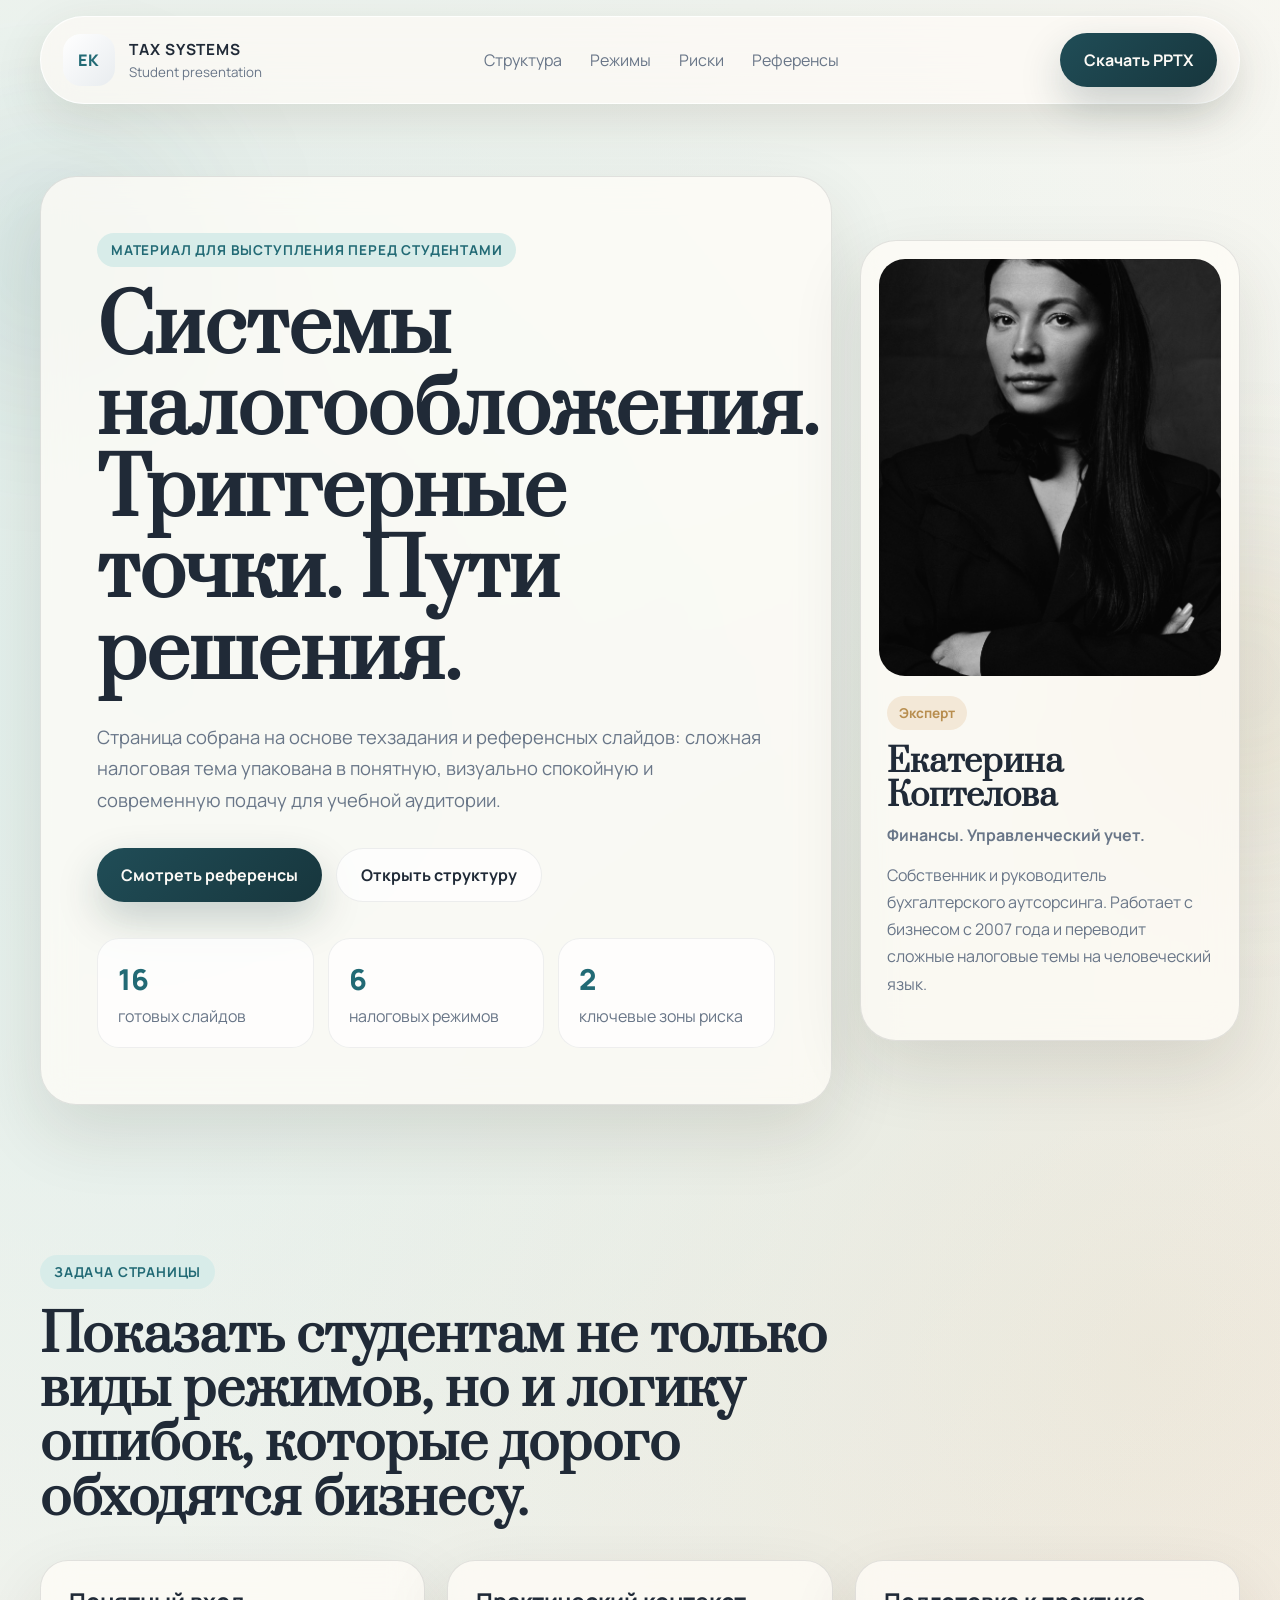
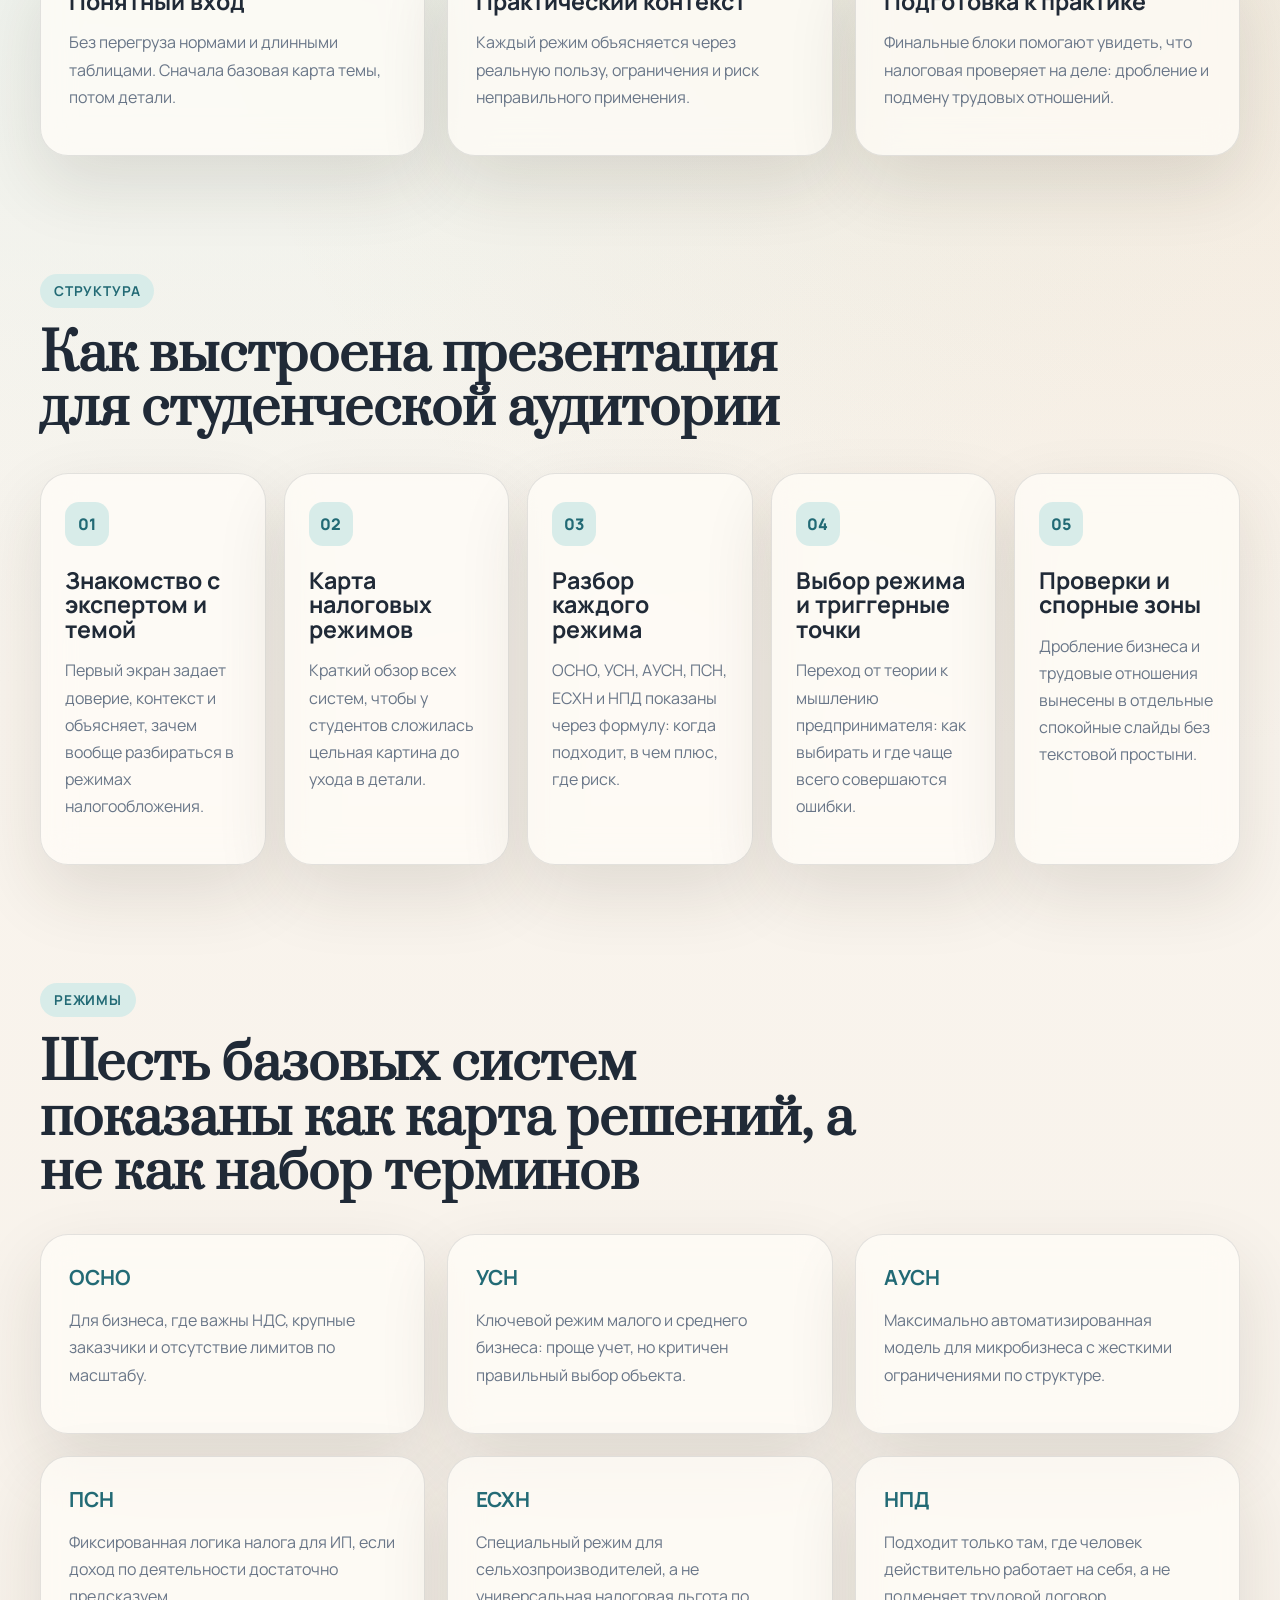
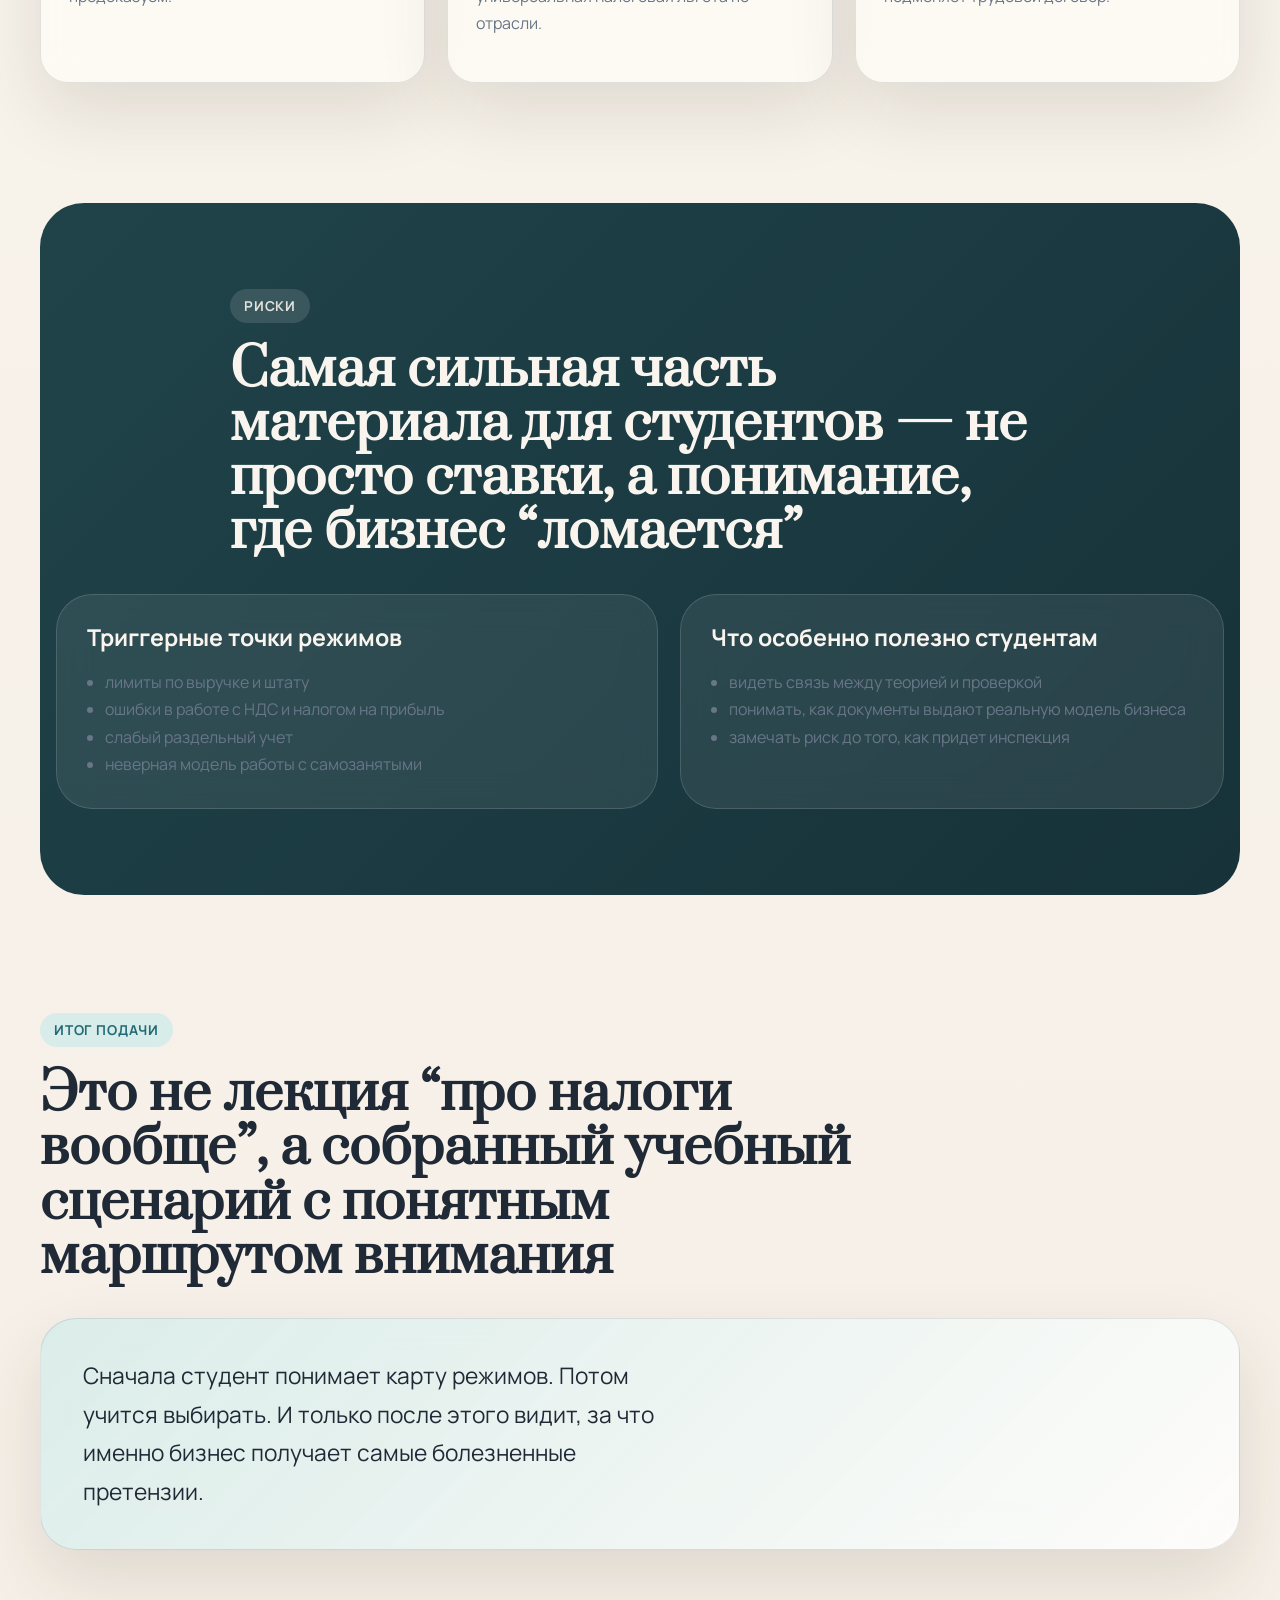
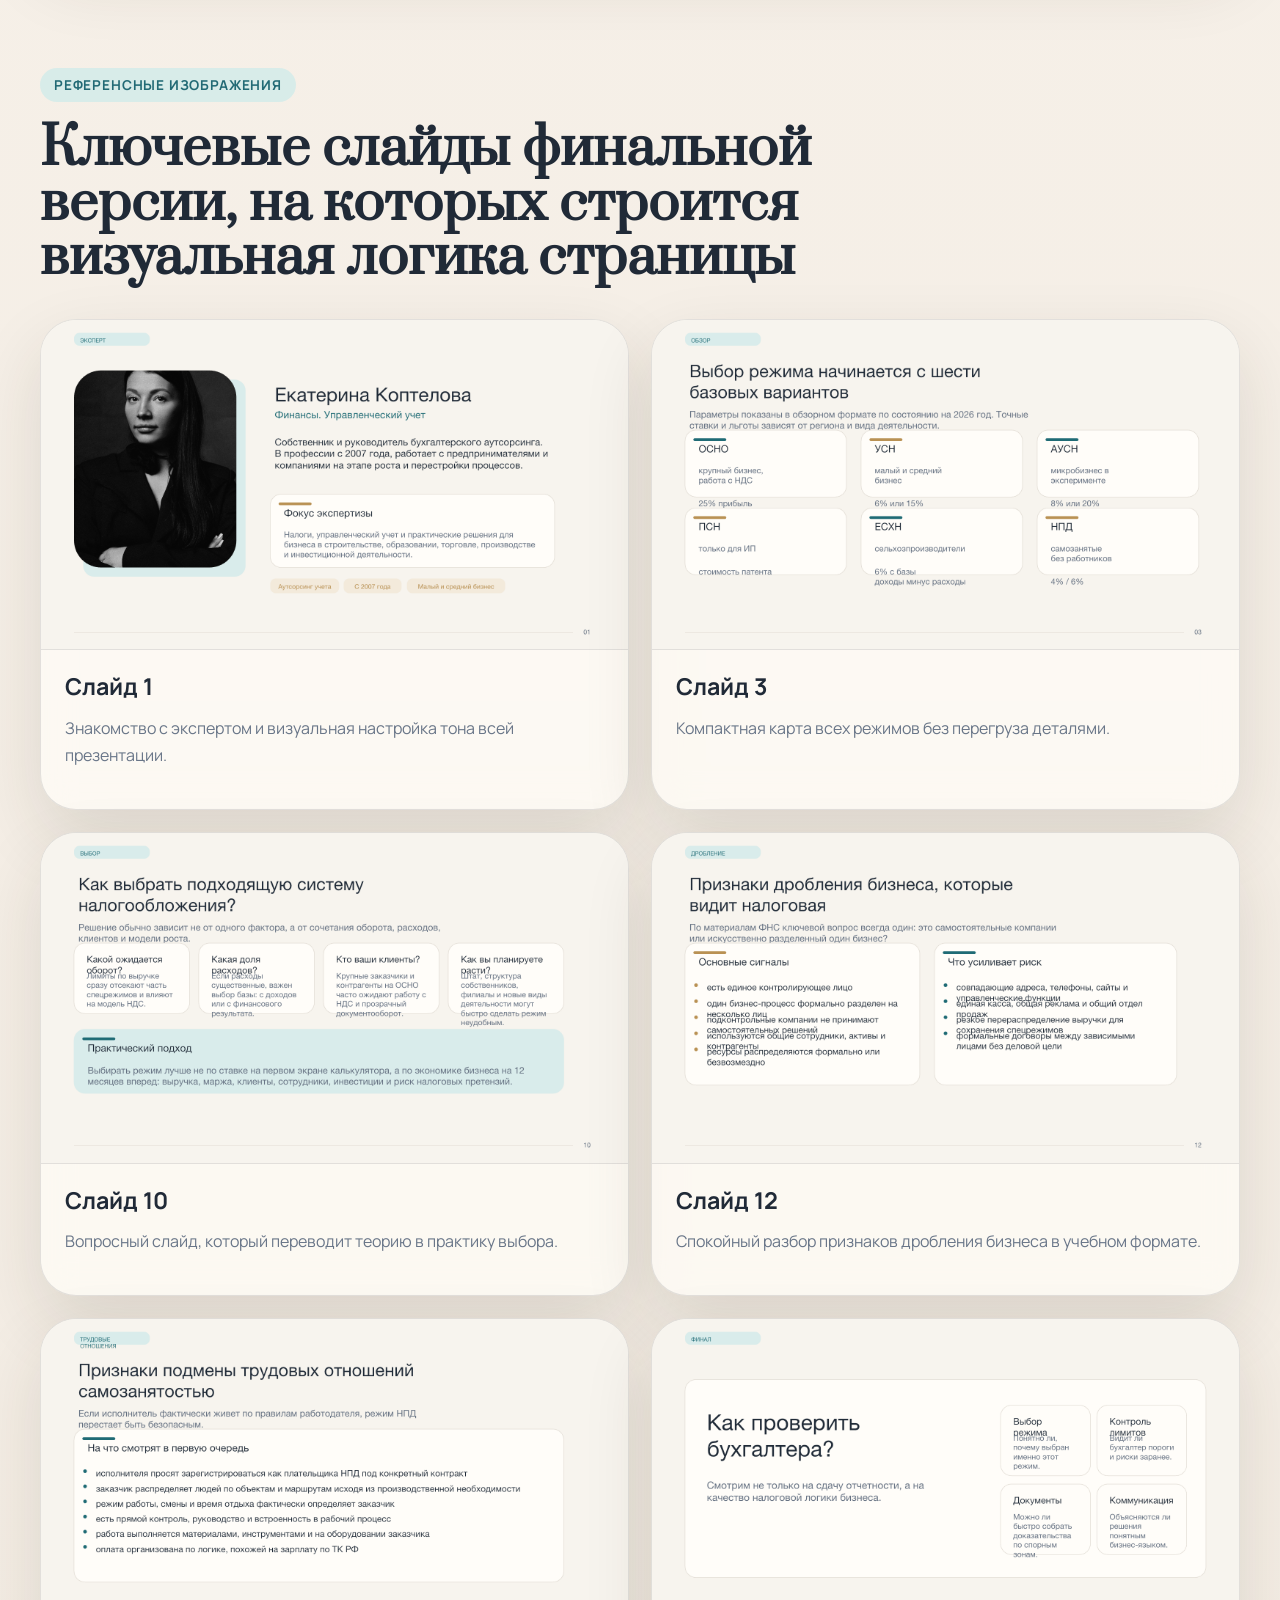
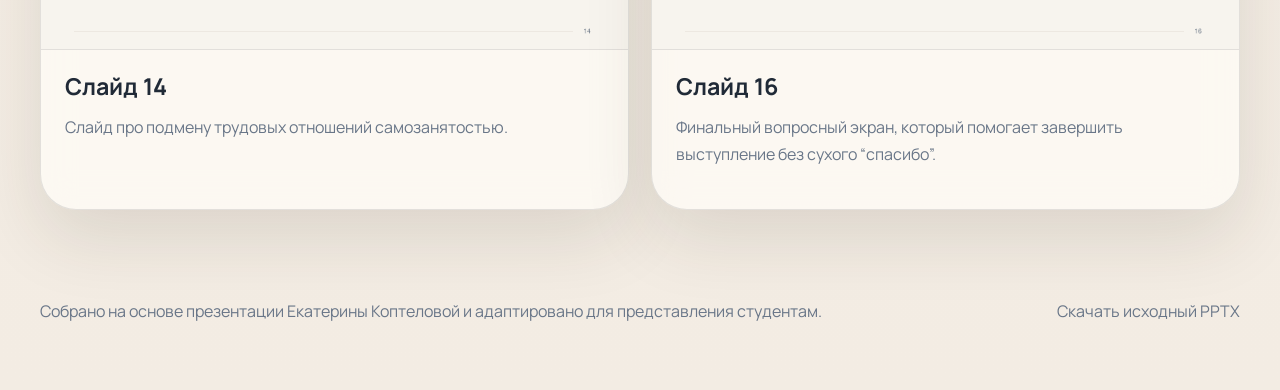
==== ekaterina-tax-students/index.html @ 09730cc5 "Add Ekaterina tax students presentation page" ====
<!DOCTYPE html>
<html lang="ru">
  <head>
    <meta charset="UTF-8" />
    <meta name="viewport" content="width=device-width, initial-scale=1.0" />
    <title>Системы налогообложения | Презентация Екатерины Коптеловой</title>
    <meta
      name="description"
      content="Страница-презентация для студентов: системы налогообложения, триггерные точки и пути решения на примере материалов Екатерины Коптеловой."
    />
    <link rel="preconnect" href="https://fonts.googleapis.com" />
    <link rel="preconnect" href="https://fonts.gstatic.com" crossorigin />
    <link
      href="https://fonts.googleapis.com/css2?family=Manrope:wght@400;500;600;700;800&family=Prata&display=swap"
      rel="stylesheet"
    />
    <link rel="stylesheet" href="./styles.css" />
  </head>
  <body>
    <div class="ambient ambient--one"></div>
    <div class="ambient ambient--two"></div>

    <header class="site-header">
      <a class="brand" href="#top">
        <span class="brand__mark">ЕК</span>
        <span class="brand__text">
          <strong>Tax Systems</strong>
          <small>Student presentation</small>
        </span>
      </a>

      <nav class="nav">
        <a href="#structure">Структура</a>
        <a href="#modes">Режимы</a>
        <a href="#risks">Риски</a>
        <a href="#gallery">Референсы</a>
      </nav>

      <a class="header-cta" href="./assets/Системы_налогообложения_Екатерина_доработка.pptx">
        Скачать PPTX
      </a>
    </header>

    <main id="top">
      <section class="hero">
        <div class="hero__copy reveal">
          <span class="eyebrow">Материал для выступления перед студентами</span>
          <h1>Системы налогообложения. Триггерные точки. Пути решения.</h1>
          <p class="hero__lead">
            Страница собрана на основе техзадания и референсных слайдов:
            сложная налоговая тема упакована в понятную, визуально спокойную и
            современную подачу для учебной аудитории.
          </p>

          <div class="hero__actions">
            <a class="btn btn--primary" href="#gallery">Смотреть референсы</a>
            <a class="btn btn--secondary" href="#structure">Открыть структуру</a>
          </div>

          <div class="hero__stats">
            <article>
              <strong>16</strong>
              <span>готовых слайдов</span>
            </article>
            <article>
              <strong>6</strong>
              <span>налоговых режимов</span>
            </article>
            <article>
              <strong>2</strong>
              <span>ключевые зоны риска</span>
            </article>
          </div>
        </div>

        <aside class="expert-card reveal">
          <div class="expert-card__photo">
            <img src="./assets/expert.jpg" alt="Екатерина Коптелова" />
          </div>
          <div class="expert-card__body">
            <span class="pill">Эксперт</span>
            <h2>Екатерина Коптелова</h2>
            <p class="expert-card__role">Финансы. Управленческий учет.</p>
            <p>
              Собственник и руководитель бухгалтерского аутсорсинга. Работает с
              бизнесом с 2007 года и переводит сложные налоговые темы на
              человеческий язык.
            </p>
          </div>
        </aside>
      </section>

      <section class="section section--intro">
        <div class="section-head reveal">
          <span class="eyebrow">Задача страницы</span>
          <h2>Показать студентам не только виды режимов, но и логику ошибок, которые дорого обходятся бизнесу.</h2>
        </div>

        <div class="focus-grid">
          <article class="focus-card reveal">
            <h3>Понятный вход</h3>
            <p>Без перегруза нормами и длинными таблицами. Сначала базовая карта темы, потом детали.</p>
          </article>
          <article class="focus-card reveal">
            <h3>Практический контекст</h3>
            <p>Каждый режим объясняется через реальную пользу, ограничения и риск неправильного применения.</p>
          </article>
          <article class="focus-card reveal">
            <h3>Подготовка к практике</h3>
            <p>Финальные блоки помогают увидеть, что налоговая проверяет на деле: дробление и подмену трудовых отношений.</p>
          </article>
        </div>
      </section>

      <section class="section" id="structure">
        <div class="section-head reveal">
          <span class="eyebrow">Структура</span>
          <h2>Как выстроена презентация для студенческой аудитории</h2>
        </div>

        <div class="timeline">
          <article class="timeline-card reveal">
            <span>01</span>
            <h3>Знакомство с экспертом и темой</h3>
            <p>Первый экран задает доверие, контекст и объясняет, зачем вообще разбираться в режимах налогообложения.</p>
          </article>
          <article class="timeline-card reveal">
            <span>02</span>
            <h3>Карта налоговых режимов</h3>
            <p>Краткий обзор всех систем, чтобы у студентов сложилась цельная картина до ухода в детали.</p>
          </article>
          <article class="timeline-card reveal">
            <span>03</span>
            <h3>Разбор каждого режима</h3>
            <p>ОСНО, УСН, АУСН, ПСН, ЕСХН и НПД показаны через формулу: когда подходит, в чем плюс, где риск.</p>
          </article>
          <article class="timeline-card reveal">
            <span>04</span>
            <h3>Выбор режима и триггерные точки</h3>
            <p>Переход от теории к мышлению предпринимателя: как выбирать и где чаще всего совершаются ошибки.</p>
          </article>
          <article class="timeline-card reveal">
            <span>05</span>
            <h3>Проверки и спорные зоны</h3>
            <p>Дробление бизнеса и трудовые отношения вынесены в отдельные спокойные слайды без текстовой простыни.</p>
          </article>
        </div>
      </section>

      <section class="section" id="modes">
        <div class="section-head reveal">
          <span class="eyebrow">Режимы</span>
          <h2>Шесть базовых систем показаны как карта решений, а не как набор терминов</h2>
        </div>

        <div class="modes-grid">
          <article class="mode-card reveal">
            <strong>ОСНО</strong>
            <p>Для бизнеса, где важны НДС, крупные заказчики и отсутствие лимитов по масштабу.</p>
          </article>
          <article class="mode-card reveal">
            <strong>УСН</strong>
            <p>Ключевой режим малого и среднего бизнеса: проще учет, но критичен правильный выбор объекта.</p>
          </article>
          <article class="mode-card reveal">
            <strong>АУСН</strong>
            <p>Максимально автоматизированная модель для микробизнеса с жесткими ограничениями по структуре.</p>
          </article>
          <article class="mode-card reveal">
            <strong>ПСН</strong>
            <p>Фиксированная логика налога для ИП, если доход по деятельности достаточно предсказуем.</p>
          </article>
          <article class="mode-card reveal">
            <strong>ЕСХН</strong>
            <p>Специальный режим для сельхозпроизводителей, а не универсальная налоговая льгота по отрасли.</p>
          </article>
          <article class="mode-card reveal">
            <strong>НПД</strong>
            <p>Подходит только там, где человек действительно работает на себя, а не подменяет трудовой договор.</p>
          </article>
        </div>
      </section>

      <section class="section section--accent" id="risks">
        <div class="section-head reveal">
          <span class="eyebrow eyebrow--light">Риски</span>
          <h2>Самая сильная часть материала для студентов — не просто ставки, а понимание, где бизнес “ломается”</h2>
        </div>

        <div class="risk-layout">
          <article class="risk-panel reveal">
            <h3>Триггерные точки режимов</h3>
            <ul>
              <li>лимиты по выручке и штату</li>
              <li>ошибки в работе с НДС и налогом на прибыль</li>
              <li>слабый раздельный учет</li>
              <li>неверная модель работы с самозанятыми</li>
            </ul>
          </article>
          <article class="risk-panel reveal">
            <h3>Что особенно полезно студентам</h3>
            <ul>
              <li>видеть связь между теорией и проверкой</li>
              <li>понимать, как документы выдают реальную модель бизнеса</li>
              <li>замечать риск до того, как придет инспекция</li>
            </ul>
          </article>
        </div>
      </section>

      <section class="section">
        <div class="section-head reveal">
          <span class="eyebrow">Итог подачи</span>
          <h2>Это не лекция “про налоги вообще”, а собранный учебный сценарий с понятным маршрутом внимания</h2>
        </div>

        <div class="quote-card reveal">
          <p>
            Сначала студент понимает карту режимов. Потом учится выбирать. И
            только после этого видит, за что именно бизнес получает самые
            болезненные претензии.
          </p>
        </div>
      </section>

      <section class="section" id="gallery">
        <div class="section-head reveal">
          <span class="eyebrow">Референсные изображения</span>
          <h2>Ключевые слайды финальной версии, на которых строится визуальная логика страницы</h2>
        </div>

        <div class="gallery-grid">
          <article class="gallery-card reveal">
            <img src="./assets/slide-1.png" alt="Визитная карточка эксперта" />
            <div>
              <h3>Слайд 1</h3>
              <p>Знакомство с экспертом и визуальная настройка тона всей презентации.</p>
            </div>
          </article>
          <article class="gallery-card reveal">
            <img src="./assets/slide-3.png" alt="Обзор режимов" />
            <div>
              <h3>Слайд 3</h3>
              <p>Компактная карта всех режимов без перегруза деталями.</p>
            </div>
          </article>
          <article class="gallery-card reveal">
            <img src="./assets/slide-10.png" alt="Выбор режима" />
            <div>
              <h3>Слайд 10</h3>
              <p>Вопросный слайд, который переводит теорию в практику выбора.</p>
            </div>
          </article>
          <article class="gallery-card reveal">
            <img src="./assets/slide-12.png" alt="Дробление бизнеса" />
            <div>
              <h3>Слайд 12</h3>
              <p>Спокойный разбор признаков дробления бизнеса в учебном формате.</p>
            </div>
          </article>
          <article class="gallery-card reveal">
            <img src="./assets/slide-14.png" alt="Подмена трудовых отношений" />
            <div>
              <h3>Слайд 14</h3>
              <p>Слайд про подмену трудовых отношений самозанятостью.</p>
            </div>
          </article>
          <article class="gallery-card reveal">
            <img src="./assets/slide-16.png" alt="Финальный вопросный слайд" />
            <div>
              <h3>Слайд 16</h3>
              <p>Финальный вопросный экран, который помогает завершить выступление без сухого “спасибо”.</p>
            </div>
          </article>
        </div>
      </section>
    </main>

    <footer class="site-footer">
      <p>Собрано на основе презентации Екатерины Коптеловой и адаптировано для представления студентам.</p>
      <a href="./assets/Системы_налогообложения_Екатерина_доработка.pptx">Скачать исходный PPTX</a>
    </footer>

    <script src="./script.js"></script>
  </body>
</html>
---- ekaterina-tax-students/styles.css ----
:root {
  --bg: #f6f1ea;
  --bg-strong: #fffdf9;
  --surface: rgba(255, 252, 247, 0.74);
  --surface-strong: #fffdfa;
  --text: #202a37;
  --muted: #697688;
  --line: rgba(32, 42, 55, 0.12);
  --accent: #226a75;
  --accent-soft: #d8ece9;
  --gold: #b88e4f;
  --gold-soft: #f3e8d7;
  --shadow: 0 28px 70px rgba(50, 39, 24, 0.12);
  --radius-xl: 36px;
  --radius-lg: 28px;
  --radius-md: 22px;
  --container: 1200px;
}

*,
*::before,
*::after {
  box-sizing: border-box;
}

html {
  scroll-behavior: smooth;
}

body {
  margin: 0;
  font-family: "Manrope", sans-serif;
  color: var(--text);
  background:
    radial-gradient(circle at 12% 10%, rgba(216, 236, 233, 0.75), transparent 26%),
    radial-gradient(circle at 90% 20%, rgba(184, 142, 79, 0.14), transparent 18%),
    linear-gradient(180deg, #fcf8f2 0%, #f3ece3 100%);
  overflow-x: hidden;
}

img {
  display: block;
  width: 100%;
}

a {
  color: inherit;
  text-decoration: none;
}

.ambient {
  position: fixed;
  border-radius: 999px;
  filter: blur(90px);
  pointer-events: none;
  opacity: 0.65;
  z-index: 0;
}

.ambient--one {
  width: 280px;
  height: 280px;
  left: -90px;
  top: 120px;
  background: rgba(34, 106, 117, 0.16);
}

.ambient--two {
  width: 320px;
  height: 320px;
  right: -120px;
  top: 520px;
  background: rgba(184, 142, 79, 0.18);
}

.site-header,
.hero,
.section,
.site-footer {
  position: relative;
  z-index: 1;
  width: min(calc(100% - 32px), var(--container));
  margin: 0 auto;
}

.site-header {
  position: sticky;
  top: 16px;
  display: flex;
  align-items: center;
  justify-content: space-between;
  gap: 24px;
  padding: 16px 22px;
  margin-top: 16px;
  border: 1px solid rgba(255, 255, 255, 0.8);
  border-radius: 999px;
  background: rgba(255, 251, 246, 0.66);
  backdrop-filter: blur(18px);
  box-shadow: 0 16px 50px rgba(64, 47, 27, 0.12);
}

.brand {
  display: inline-flex;
  align-items: center;
  gap: 14px;
}

.brand__mark {
  display: grid;
  place-items: center;
  width: 52px;
  height: 52px;
  border-radius: 18px;
  background: linear-gradient(135deg, #ffffff, #e8ecef);
  color: var(--accent);
  font-weight: 800;
  letter-spacing: 0.08em;
}

.brand__text {
  display: grid;
  gap: 3px;
}

.brand__text strong {
  font-size: 0.96rem;
  letter-spacing: 0.06em;
  text-transform: uppercase;
}

.brand__text small,
.nav a,
.site-footer p,
.site-footer a {
  color: var(--muted);
}

.nav {
  display: flex;
  gap: 28px;
}

.nav a,
.btn,
.header-cta {
  transition: transform 0.25s ease, opacity 0.25s ease, background-color 0.25s ease;
}

.nav a:hover,
.site-footer a:hover {
  opacity: 0.75;
}

.header-cta,
.btn {
  display: inline-flex;
  align-items: center;
  justify-content: center;
  min-height: 54px;
  padding: 0 24px;
  border-radius: 999px;
  font-weight: 700;
}

.header-cta,
.btn--primary {
  background: linear-gradient(135deg, #204d57 0%, #17363d 100%);
  color: #fcfaf6;
  box-shadow: 0 18px 42px rgba(23, 54, 61, 0.22);
}

.btn--secondary {
  background: rgba(255, 255, 255, 0.72);
  color: var(--text);
  border: 1px solid rgba(32, 42, 55, 0.08);
}

.header-cta:hover,
.btn:hover {
  transform: translateY(-2px);
}

.hero {
  min-height: calc(100vh - 120px);
  padding: 72px 0 32px;
  display: grid;
  grid-template-columns: minmax(0, 1.1fr) 380px;
  gap: 28px;
  align-items: center;
}

.hero__copy,
.expert-card,
.focus-card,
.timeline-card,
.mode-card,
.risk-panel,
.gallery-card,
.quote-card {
  border: 1px solid var(--line);
  background: var(--surface);
  backdrop-filter: blur(16px);
  box-shadow: var(--shadow);
}

.hero__copy {
  padding: 56px;
  border-radius: var(--radius-xl);
}

.eyebrow {
  display: inline-flex;
  align-items: center;
  min-height: 34px;
  padding: 0 14px;
  border-radius: 999px;
  background: var(--accent-soft);
  color: var(--accent);
  font-size: 0.85rem;
  font-weight: 700;
  letter-spacing: 0.06em;
  text-transform: uppercase;
}

.eyebrow--light {
  background: rgba(255, 255, 255, 0.12);
  color: rgba(255, 250, 245, 0.85);
}

h1,
h2,
h3 {
  margin: 0;
  line-height: 1.06;
}

h1,
h2 {
  font-family: "Prata", serif;
}

h1 {
  max-width: 10ch;
  margin-top: 22px;
  font-size: clamp(3rem, 6vw, 5.6rem);
}

.hero__lead {
  max-width: 62ch;
  margin: 26px 0 0;
  color: var(--muted);
  font-size: 1.15rem;
  line-height: 1.7;
}

.hero__actions {
  display: flex;
  flex-wrap: wrap;
  gap: 14px;
  margin-top: 32px;
}

.hero__stats {
  display: grid;
  grid-template-columns: repeat(3, minmax(0, 1fr));
  gap: 14px;
  margin-top: 36px;
}

.hero__stats article {
  padding: 20px;
  border-radius: var(--radius-md);
  background: rgba(255, 255, 255, 0.72);
  border: 1px solid rgba(32, 42, 55, 0.07);
}

.hero__stats strong {
  display: block;
  font-size: 1.8rem;
  font-weight: 800;
  color: var(--accent);
}

.hero__stats span {
  display: block;
  margin-top: 6px;
  color: var(--muted);
}

.expert-card {
  padding: 18px;
  border-radius: var(--radius-xl);
}

.expert-card__photo {
  overflow: hidden;
  border-radius: 26px;
  aspect-ratio: 0.82 / 1;
}

.expert-card__photo img {
  height: 100%;
  object-fit: cover;
}

.expert-card__body {
  padding: 20px 8px 8px;
}

.expert-card__body h2 {
  margin-top: 16px;
  font-size: 2rem;
}

.pill,
.expert-card__role {
  color: var(--muted);
}

.pill {
  display: inline-block;
  padding: 8px 12px;
  border-radius: 999px;
  background: var(--gold-soft);
  color: var(--gold);
  font-size: 0.85rem;
  font-weight: 700;
}

.expert-card__role {
  margin: 10px 0 0;
  font-weight: 700;
}

.expert-card__body p:last-child {
  margin-top: 16px;
  color: var(--muted);
  line-height: 1.7;
}

.section {
  padding-top: 118px;
}

.section-head {
  max-width: 820px;
}

.section-head h2 {
  margin-top: 20px;
  font-size: clamp(2.2rem, 4vw, 3.8rem);
}

.focus-grid,
.modes-grid,
.gallery-grid {
  display: grid;
  gap: 22px;
}

.focus-grid {
  grid-template-columns: repeat(3, minmax(0, 1fr));
  margin-top: 34px;
}

.focus-card,
.mode-card {
  padding: 28px;
  border-radius: var(--radius-lg);
}

.focus-card h3,
.timeline-card h3,
.risk-panel h3,
.gallery-card h3 {
  font-size: 1.45rem;
}

.focus-card p,
.timeline-card p,
.mode-card p,
.risk-panel li,
.gallery-card p,
.quote-card p {
  color: var(--muted);
  line-height: 1.7;
}

.timeline {
  display: grid;
  grid-template-columns: repeat(5, minmax(0, 1fr));
  gap: 18px;
  margin-top: 36px;
}

.timeline-card {
  padding: 28px 24px;
  border-radius: var(--radius-lg);
}

.timeline-card span {
  display: inline-flex;
  width: 44px;
  height: 44px;
  align-items: center;
  justify-content: center;
  margin-bottom: 22px;
  border-radius: 14px;
  background: var(--accent-soft);
  color: var(--accent);
  font-weight: 800;
}

.modes-grid {
  grid-template-columns: repeat(3, minmax(0, 1fr));
  margin-top: 34px;
}

.mode-card strong {
  display: block;
  margin-bottom: 14px;
  color: var(--accent);
  font-size: 1.3rem;
}

.section--accent {
  margin-top: 120px;
  padding: 86px 0;
  border-radius: 44px;
  background: linear-gradient(135deg, #20434a 0%, #173239 100%);
  color: #f9f5ee;
}

.section--accent .section-head {
  width: min(calc(100% - 32px), 1200px);
  margin: 0 auto;
}

.risk-layout {
  width: min(calc(100% - 32px), 1200px);
  margin: 34px auto 0;
  display: grid;
  grid-template-columns: 1.05fr 0.95fr;
  gap: 22px;
}

.risk-panel {
  padding: 30px;
  border-radius: var(--radius-xl);
  background: rgba(255, 255, 255, 0.08);
  border-color: rgba(255, 255, 255, 0.14);
  box-shadow: none;
}

.risk-panel ul {
  margin: 20px 0 0;
  padding-left: 18px;
}

.quote-card {
  margin-top: 34px;
  padding: 38px 42px;
  border-radius: var(--radius-xl);
  background: linear-gradient(135deg, rgba(216, 236, 233, 0.9), rgba(255, 255, 255, 0.8));
}

.quote-card p {
  max-width: 44ch;
  margin: 0;
  font-size: 1.42rem;
  color: var(--text);
}

.gallery-grid {
  grid-template-columns: repeat(2, minmax(0, 1fr));
  margin-top: 34px;
}

.gallery-card {
  overflow: hidden;
  border-radius: var(--radius-xl);
}

.gallery-card img {
  aspect-ratio: 16 / 9;
  object-fit: cover;
  border-bottom: 1px solid var(--line);
}

.gallery-card div {
  padding: 24px;
}

.site-footer {
  display: flex;
  justify-content: space-between;
  gap: 24px;
  padding: 74px 0 52px;
  align-items: center;
}

.reveal {
  opacity: 0;
  transform: translateY(24px);
  transition: opacity 0.7s ease, transform 0.7s ease;
}

.reveal.is-visible {
  opacity: 1;
  transform: translateY(0);
}

@media (max-width: 1120px) {
  .hero,
  .risk-layout,
  .focus-grid,
  .timeline,
  .modes-grid,
  .gallery-grid,
  .site-footer {
    grid-template-columns: 1fr;
  }

  .site-footer {
    display: grid;
  }

  .hero {
    min-height: auto;
  }

  .hero__copy {
    padding: 36px;
  }
}

@media (max-width: 880px) {
  .site-header {
    flex-wrap: wrap;
    justify-content: center;
    border-radius: 28px;
  }

  .nav {
    flex-wrap: wrap;
    justify-content: center;
  }

  .hero__stats {
    grid-template-columns: 1fr;
  }

  .gallery-grid {
    grid-template-columns: 1fr;
  }
}

@media (max-width: 640px) {
  .site-header,
  .hero,
  .section,
  .site-footer {
    width: min(calc(100% - 24px), var(--container));
  }

  .hero {
    padding-top: 42px;
  }

  .hero__copy,
  .focus-card,
  .timeline-card,
  .mode-card,
  .risk-panel,
  .quote-card {
    padding: 24px;
  }

  h1 {
    font-size: 2.9rem;
  }

  .section {
    padding-top: 88px;
  }

  .section--accent {
    padding: 64px 0;
    border-radius: 28px;
  }
}
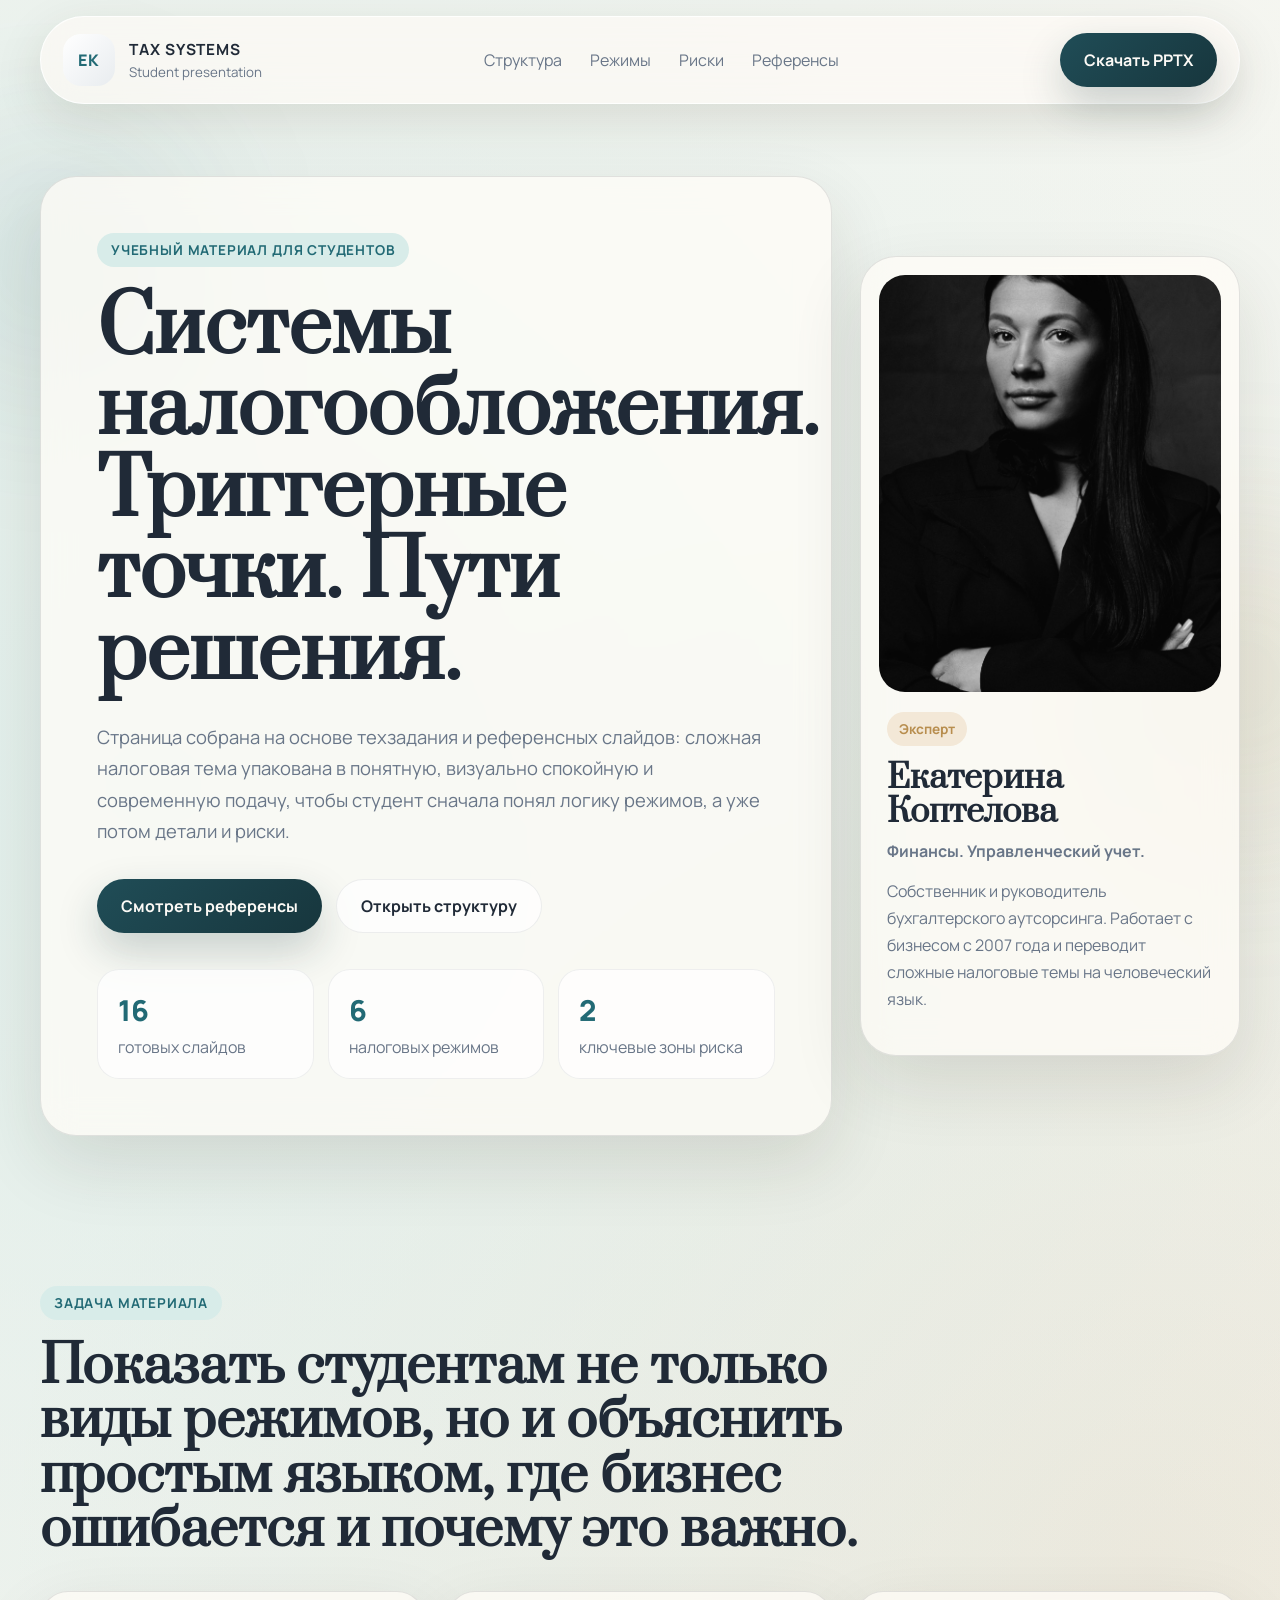
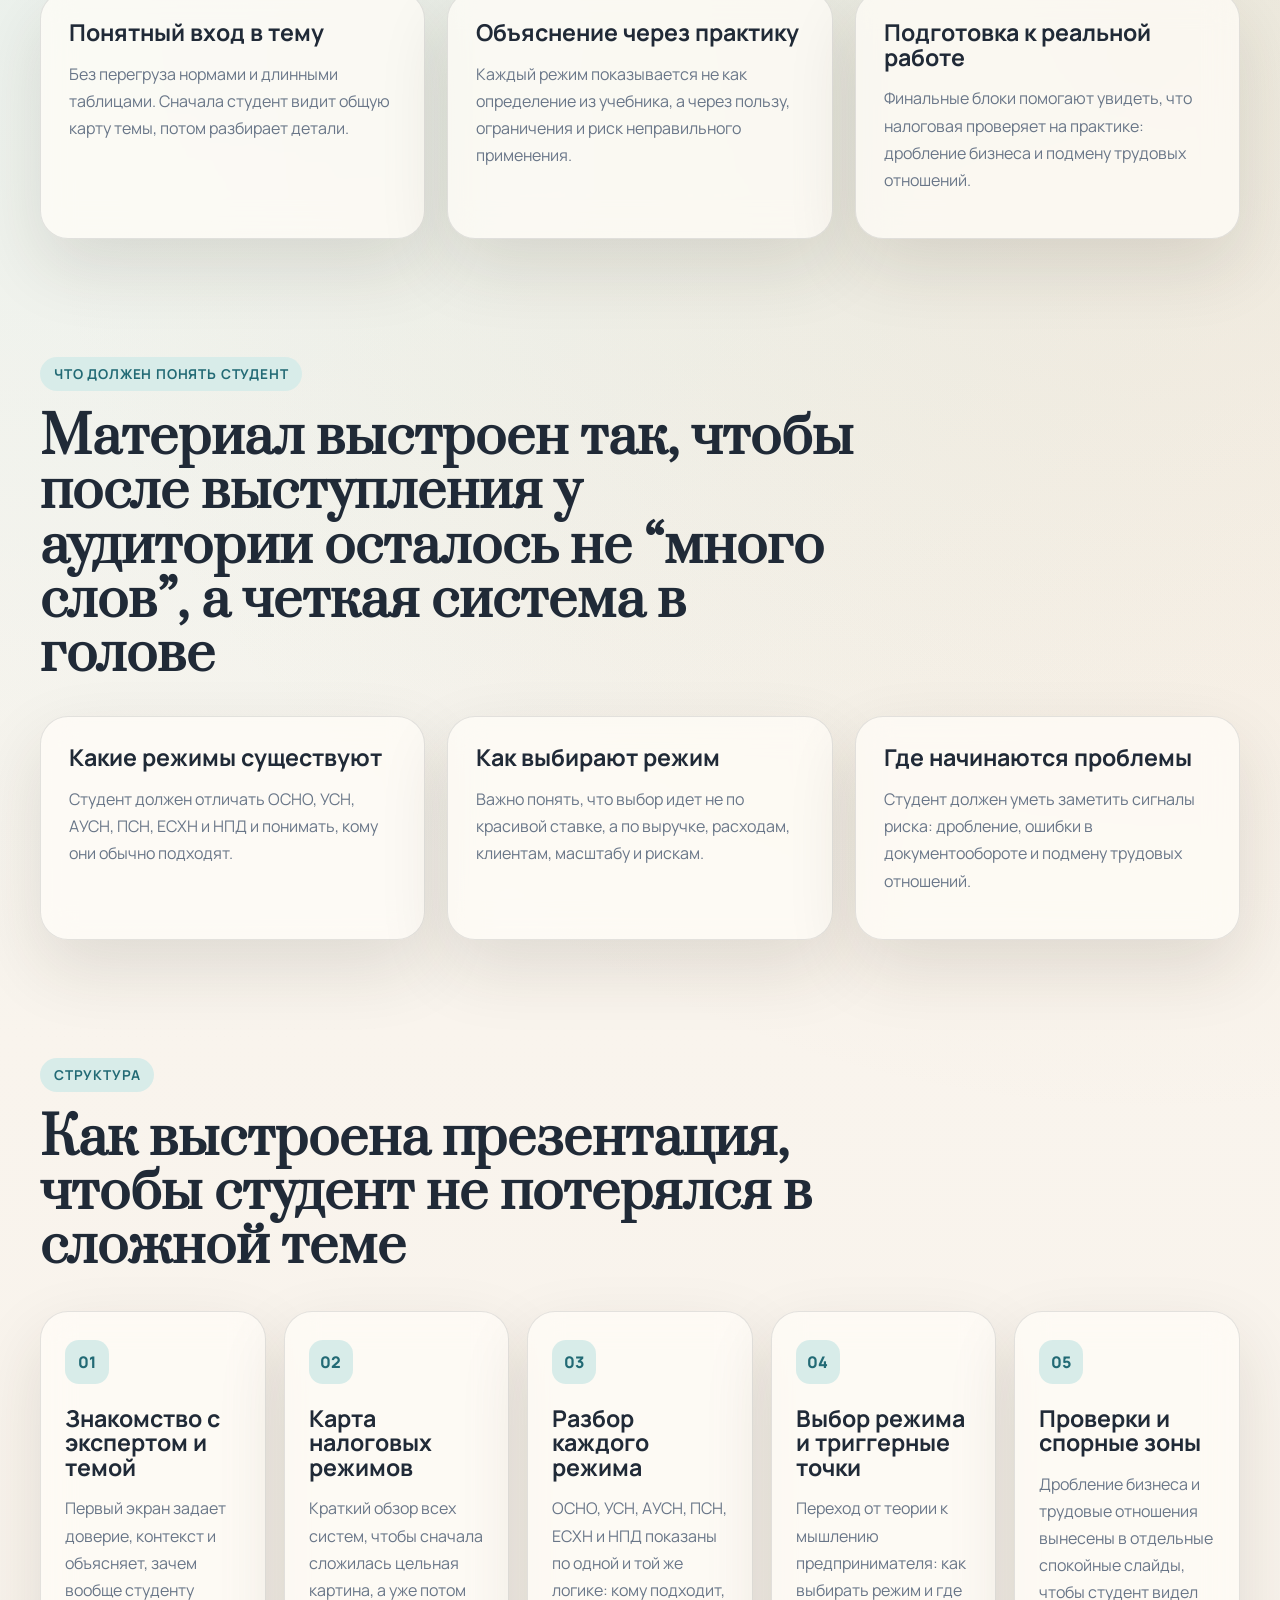
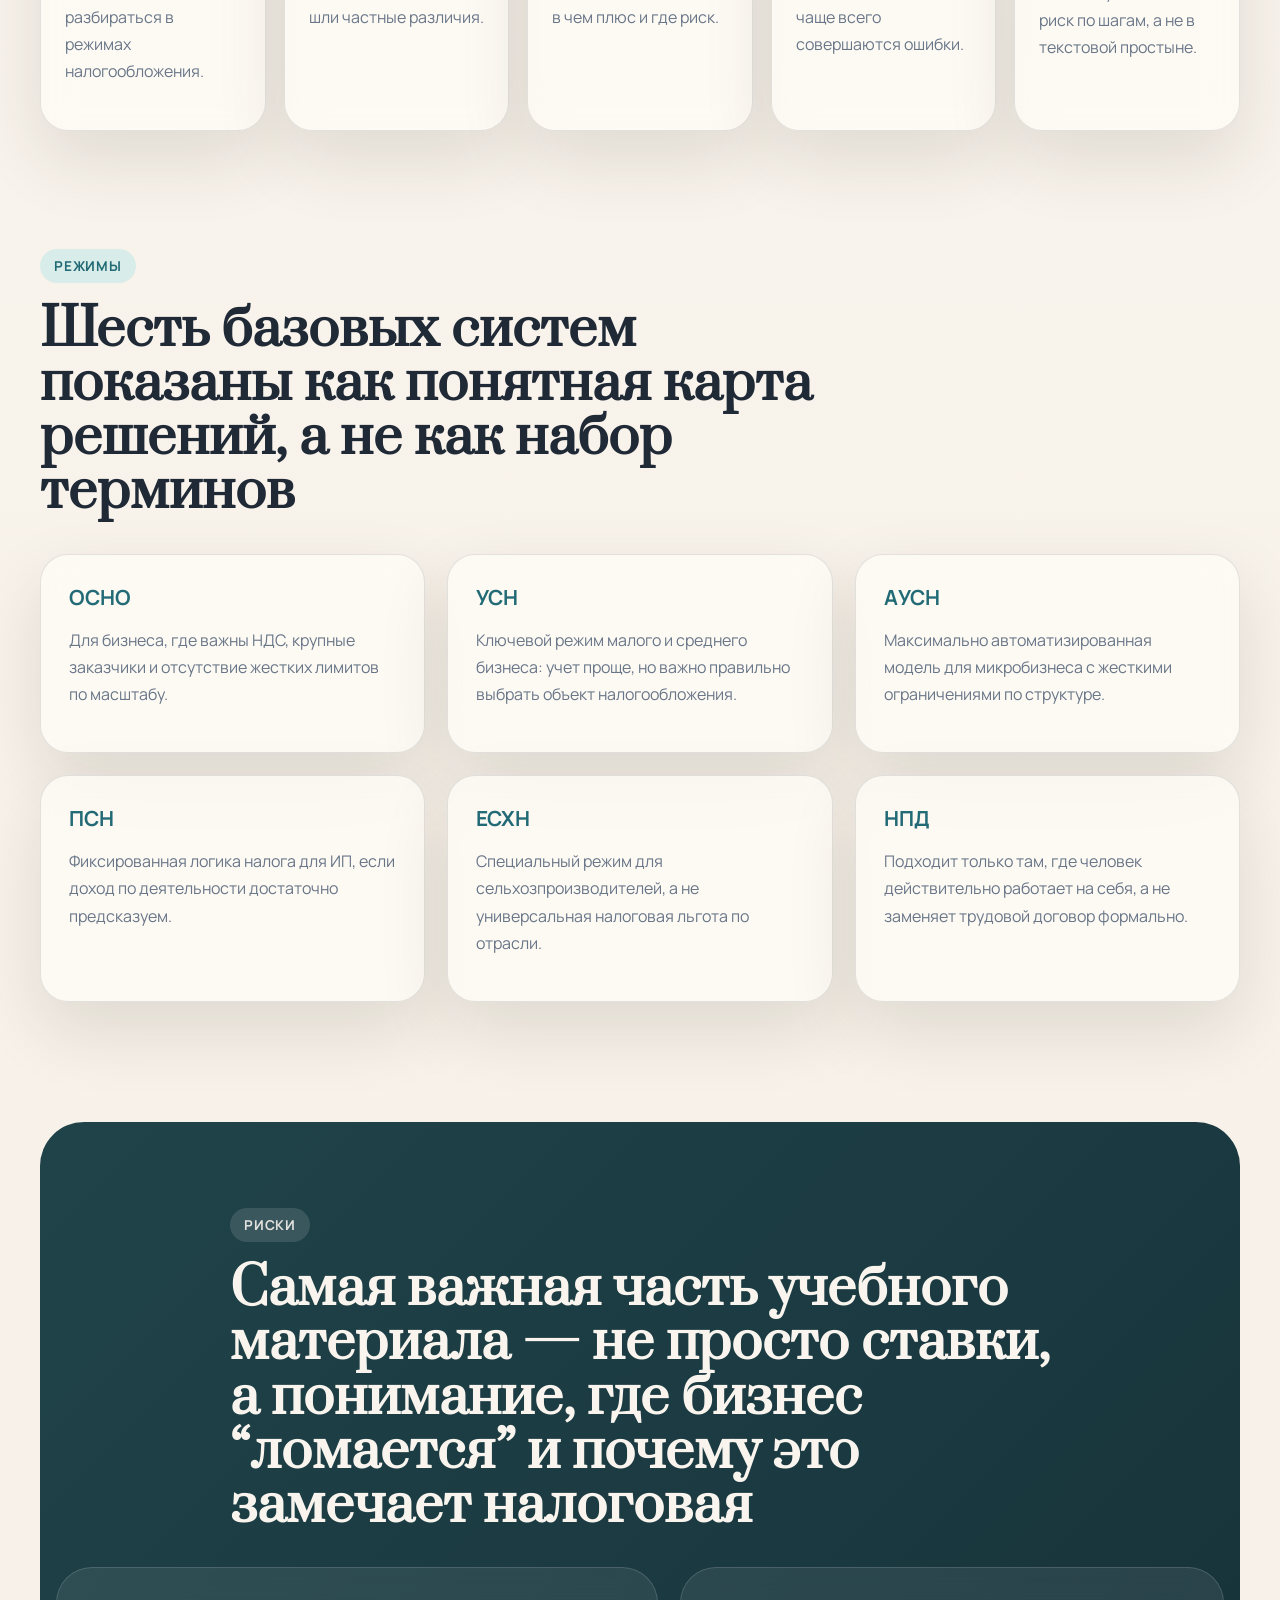
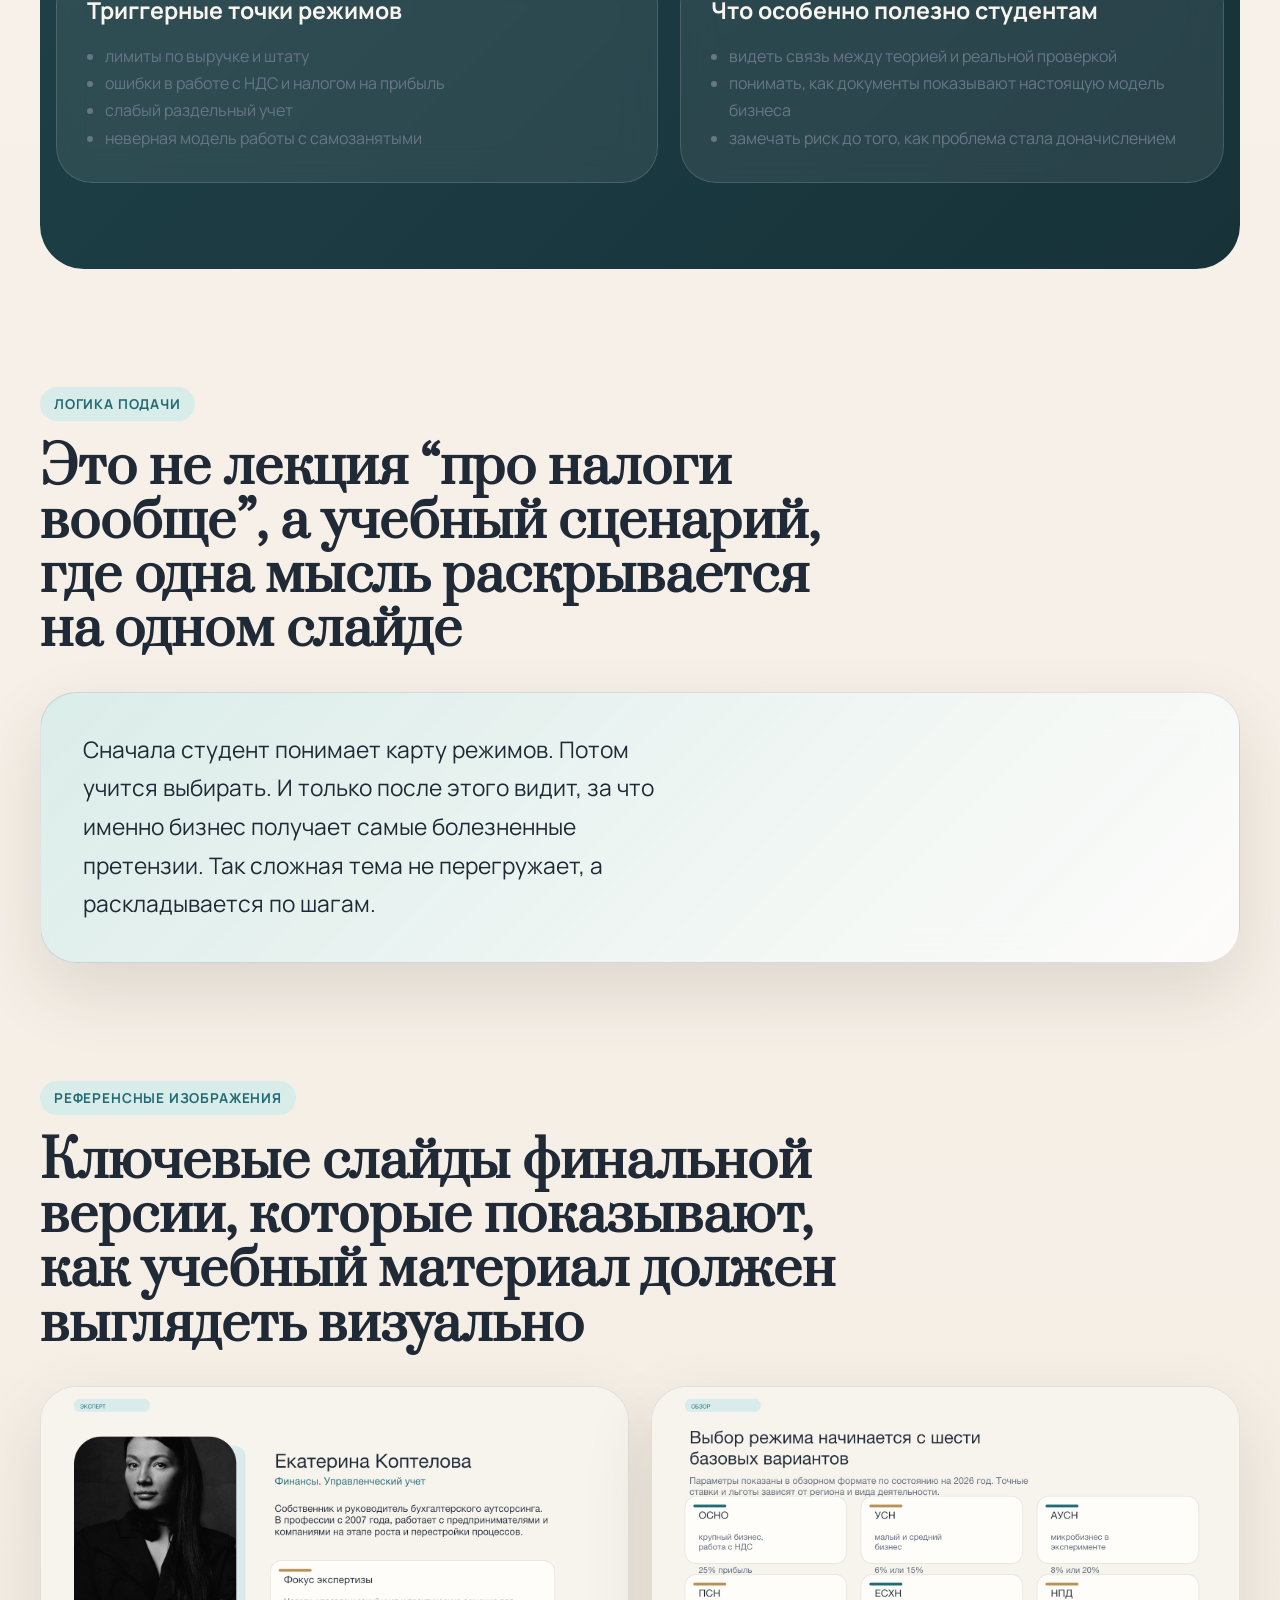
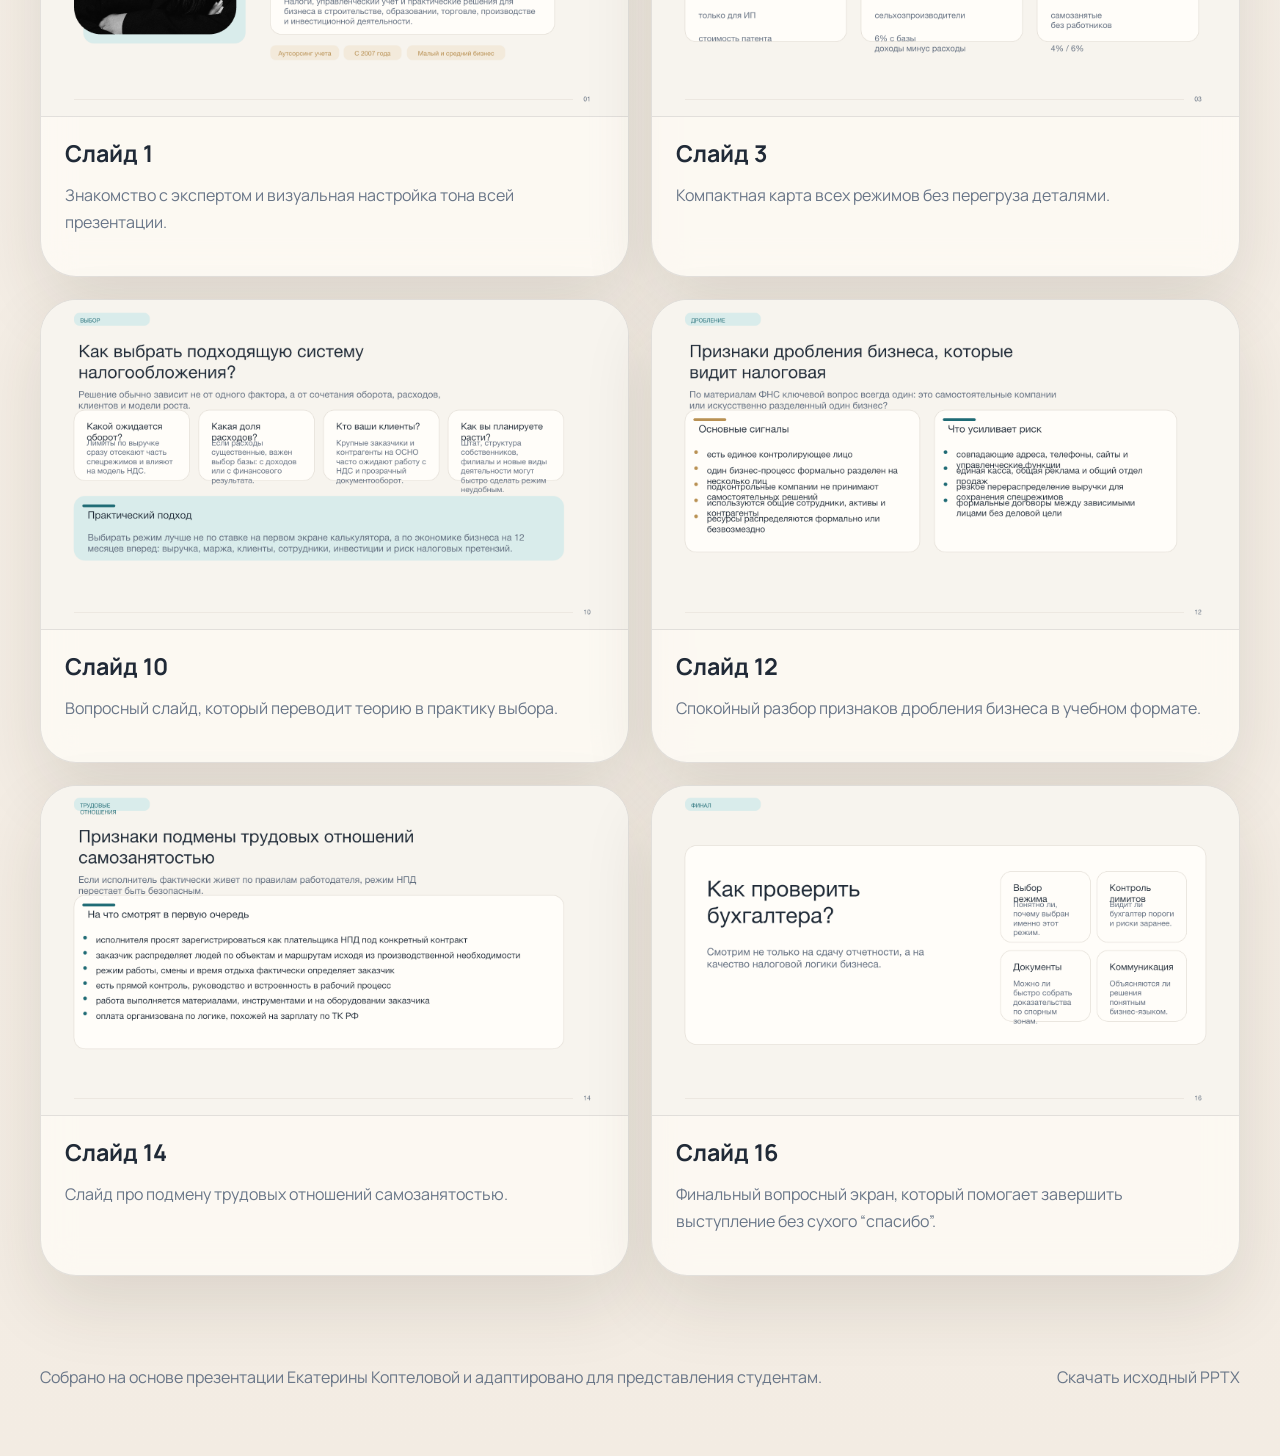
==== commit bcbc1c88: "Refine student-facing learning narrative" ====
--- a/ekaterina-tax-students/index.html
+++ b/ekaterina-tax-students/index.html
@@ -36,7 +36,7 @@
         <a href="#gallery">Референсы</a>
       </nav>
 
-      <a class="header-cta" href="./assets/Системы_налогообложения_Екатерина_доработка.pptx">
+      <a class="header-cta" href="./assets/tax-systems-ekaterina.pptx">
         Скачать PPTX
       </a>
     </header>
@@ -44,12 +44,13 @@
     <main id="top">
       <section class="hero">
         <div class="hero__copy reveal">
-          <span class="eyebrow">Материал для выступления перед студентами</span>
+          <span class="eyebrow">Учебный материал для студентов</span>
           <h1>Системы налогообложения. Триггерные точки. Пути решения.</h1>
           <p class="hero__lead">
             Страница собрана на основе техзадания и референсных слайдов:
             сложная налоговая тема упакована в понятную, визуально спокойную и
-            современную подачу для учебной аудитории.
+            современную подачу, чтобы студент сначала понял логику режимов, а
+            уже потом детали и риски.
           </p>
 
           <div class="hero__actions">
@@ -92,22 +93,44 @@
 
       <section class="section section--intro">
         <div class="section-head reveal">
-          <span class="eyebrow">Задача страницы</span>
-          <h2>Показать студентам не только виды режимов, но и логику ошибок, которые дорого обходятся бизнесу.</h2>
+          <span class="eyebrow">Задача материала</span>
+          <h2>Показать студентам не только виды режимов, но и объяснить простым языком, где бизнес ошибается и почему это важно.</h2>
         </div>
 
         <div class="focus-grid">
           <article class="focus-card reveal">
-            <h3>Понятный вход</h3>
-            <p>Без перегруза нормами и длинными таблицами. Сначала базовая карта темы, потом детали.</p>
-          </article>
-          <article class="focus-card reveal">
-            <h3>Практический контекст</h3>
-            <p>Каждый режим объясняется через реальную пользу, ограничения и риск неправильного применения.</p>
-          </article>
-          <article class="focus-card reveal">
-            <h3>Подготовка к практике</h3>
-            <p>Финальные блоки помогают увидеть, что налоговая проверяет на деле: дробление и подмену трудовых отношений.</p>
+            <h3>Понятный вход в тему</h3>
+            <p>Без перегруза нормами и длинными таблицами. Сначала студент видит общую карту темы, потом разбирает детали.</p>
+          </article>
+          <article class="focus-card reveal">
+            <h3>Объяснение через практику</h3>
+            <p>Каждый режим показывается не как определение из учебника, а через пользу, ограничения и риск неправильного применения.</p>
+          </article>
+          <article class="focus-card reveal">
+            <h3>Подготовка к реальной работе</h3>
+            <p>Финальные блоки помогают увидеть, что налоговая проверяет на практике: дробление бизнеса и подмену трудовых отношений.</p>
+          </article>
+        </div>
+      </section>
+
+      <section class="section">
+        <div class="section-head reveal">
+          <span class="eyebrow">Что должен понять студент</span>
+          <h2>Материал выстроен так, чтобы после выступления у аудитории осталось не “много слов”, а четкая система в голове</h2>
+        </div>
+
+        <div class="focus-grid">
+          <article class="focus-card reveal">
+            <h3>Какие режимы существуют</h3>
+            <p>Студент должен отличать ОСНО, УСН, АУСН, ПСН, ЕСХН и НПД и понимать, кому они обычно подходят.</p>
+          </article>
+          <article class="focus-card reveal">
+            <h3>Как выбирают режим</h3>
+            <p>Важно понять, что выбор идет не по красивой ставке, а по выручке, расходам, клиентам, масштабу и рискам.</p>
+          </article>
+          <article class="focus-card reveal">
+            <h3>Где начинаются проблемы</h3>
+            <p>Студент должен уметь заметить сигналы риска: дробление, ошибки в документообороте и подмену трудовых отношений.</p>
           </article>
         </div>
       </section>
@@ -115,34 +138,34 @@
       <section class="section" id="structure">
         <div class="section-head reveal">
           <span class="eyebrow">Структура</span>
-          <h2>Как выстроена презентация для студенческой аудитории</h2>
+          <h2>Как выстроена презентация, чтобы студент не потерялся в сложной теме</h2>
         </div>
 
         <div class="timeline">
           <article class="timeline-card reveal">
             <span>01</span>
             <h3>Знакомство с экспертом и темой</h3>
-            <p>Первый экран задает доверие, контекст и объясняет, зачем вообще разбираться в режимах налогообложения.</p>
+            <p>Первый экран задает доверие, контекст и объясняет, зачем вообще студенту разбираться в режимах налогообложения.</p>
           </article>
           <article class="timeline-card reveal">
             <span>02</span>
             <h3>Карта налоговых режимов</h3>
-            <p>Краткий обзор всех систем, чтобы у студентов сложилась цельная картина до ухода в детали.</p>
+            <p>Краткий обзор всех систем, чтобы сначала сложилась цельная картина, а уже потом шли частные различия.</p>
           </article>
           <article class="timeline-card reveal">
             <span>03</span>
             <h3>Разбор каждого режима</h3>
-            <p>ОСНО, УСН, АУСН, ПСН, ЕСХН и НПД показаны через формулу: когда подходит, в чем плюс, где риск.</p>
+            <p>ОСНО, УСН, АУСН, ПСН, ЕСХН и НПД показаны по одной и той же логике: кому подходит, в чем плюс и где риск.</p>
           </article>
           <article class="timeline-card reveal">
             <span>04</span>
             <h3>Выбор режима и триггерные точки</h3>
-            <p>Переход от теории к мышлению предпринимателя: как выбирать и где чаще всего совершаются ошибки.</p>
+            <p>Переход от теории к мышлению предпринимателя: как выбирать режим и где чаще всего совершаются ошибки.</p>
           </article>
           <article class="timeline-card reveal">
             <span>05</span>
             <h3>Проверки и спорные зоны</h3>
-            <p>Дробление бизнеса и трудовые отношения вынесены в отдельные спокойные слайды без текстовой простыни.</p>
+            <p>Дробление бизнеса и трудовые отношения вынесены в отдельные спокойные слайды, чтобы студент видел риск по шагам, а не в текстовой простыне.</p>
           </article>
         </div>
       </section>
@@ -150,17 +173,17 @@
       <section class="section" id="modes">
         <div class="section-head reveal">
           <span class="eyebrow">Режимы</span>
-          <h2>Шесть базовых систем показаны как карта решений, а не как набор терминов</h2>
+          <h2>Шесть базовых систем показаны как понятная карта решений, а не как набор терминов</h2>
         </div>
 
         <div class="modes-grid">
           <article class="mode-card reveal">
             <strong>ОСНО</strong>
-            <p>Для бизнеса, где важны НДС, крупные заказчики и отсутствие лимитов по масштабу.</p>
+            <p>Для бизнеса, где важны НДС, крупные заказчики и отсутствие жестких лимитов по масштабу.</p>
           </article>
           <article class="mode-card reveal">
             <strong>УСН</strong>
-            <p>Ключевой режим малого и среднего бизнеса: проще учет, но критичен правильный выбор объекта.</p>
+            <p>Ключевой режим малого и среднего бизнеса: учет проще, но важно правильно выбрать объект налогообложения.</p>
           </article>
           <article class="mode-card reveal">
             <strong>АУСН</strong>
@@ -176,7 +199,7 @@
           </article>
           <article class="mode-card reveal">
             <strong>НПД</strong>
-            <p>Подходит только там, где человек действительно работает на себя, а не подменяет трудовой договор.</p>
+            <p>Подходит только там, где человек действительно работает на себя, а не заменяет трудовой договор формально.</p>
           </article>
         </div>
       </section>
@@ -184,7 +207,7 @@
       <section class="section section--accent" id="risks">
         <div class="section-head reveal">
           <span class="eyebrow eyebrow--light">Риски</span>
-          <h2>Самая сильная часть материала для студентов — не просто ставки, а понимание, где бизнес “ломается”</h2>
+          <h2>Самая важная часть учебного материала — не просто ставки, а понимание, где бизнес “ломается” и почему это замечает налоговая</h2>
         </div>
 
         <div class="risk-layout">
@@ -200,9 +223,9 @@
           <article class="risk-panel reveal">
             <h3>Что особенно полезно студентам</h3>
             <ul>
-              <li>видеть связь между теорией и проверкой</li>
-              <li>понимать, как документы выдают реальную модель бизнеса</li>
-              <li>замечать риск до того, как придет инспекция</li>
+              <li>видеть связь между теорией и реальной проверкой</li>
+              <li>понимать, как документы показывают настоящую модель бизнеса</li>
+              <li>замечать риск до того, как проблема стала доначислением</li>
             </ul>
           </article>
         </div>
@@ -210,15 +233,16 @@
 
       <section class="section">
         <div class="section-head reveal">
-          <span class="eyebrow">Итог подачи</span>
-          <h2>Это не лекция “про налоги вообще”, а собранный учебный сценарий с понятным маршрутом внимания</h2>
+          <span class="eyebrow">Логика подачи</span>
+          <h2>Это не лекция “про налоги вообще”, а учебный сценарий, где одна мысль раскрывается на одном слайде</h2>
         </div>
 
         <div class="quote-card reveal">
           <p>
             Сначала студент понимает карту режимов. Потом учится выбирать. И
             только после этого видит, за что именно бизнес получает самые
-            болезненные претензии.
+            болезненные претензии. Так сложная тема не перегружает, а
+            раскладывается по шагам.
           </p>
         </div>
       </section>
@@ -226,7 +250,7 @@
       <section class="section" id="gallery">
         <div class="section-head reveal">
           <span class="eyebrow">Референсные изображения</span>
-          <h2>Ключевые слайды финальной версии, на которых строится визуальная логика страницы</h2>
+          <h2>Ключевые слайды финальной версии, которые показывают, как учебный материал должен выглядеть визуально</h2>
         </div>
 
         <div class="gallery-grid">
@@ -278,7 +302,7 @@
 
     <footer class="site-footer">
       <p>Собрано на основе презентации Екатерины Коптеловой и адаптировано для представления студентам.</p>
-      <a href="./assets/Системы_налогообложения_Екатерина_доработка.pptx">Скачать исходный PPTX</a>
+      <a href="./assets/tax-systems-ekaterina.pptx">Скачать исходный PPTX</a>
     </footer>
 
     <script src="./script.js"></script>
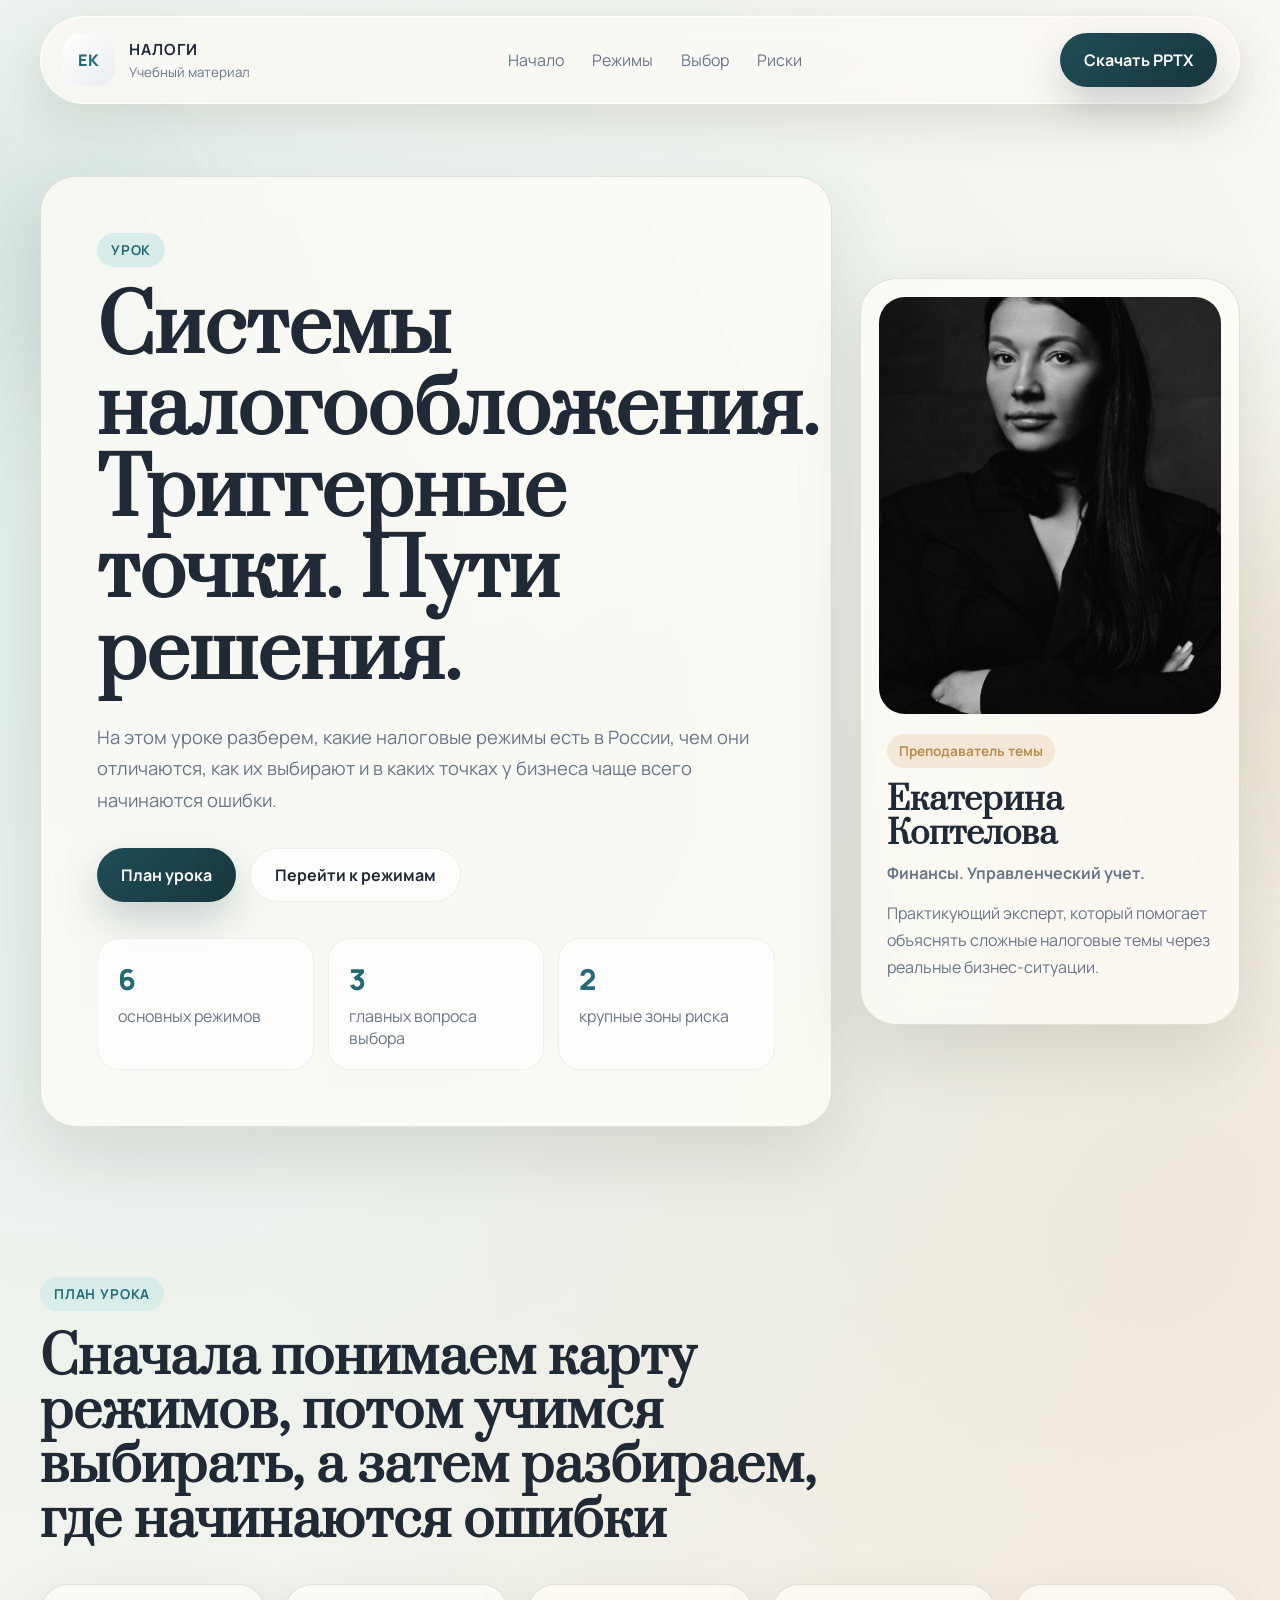
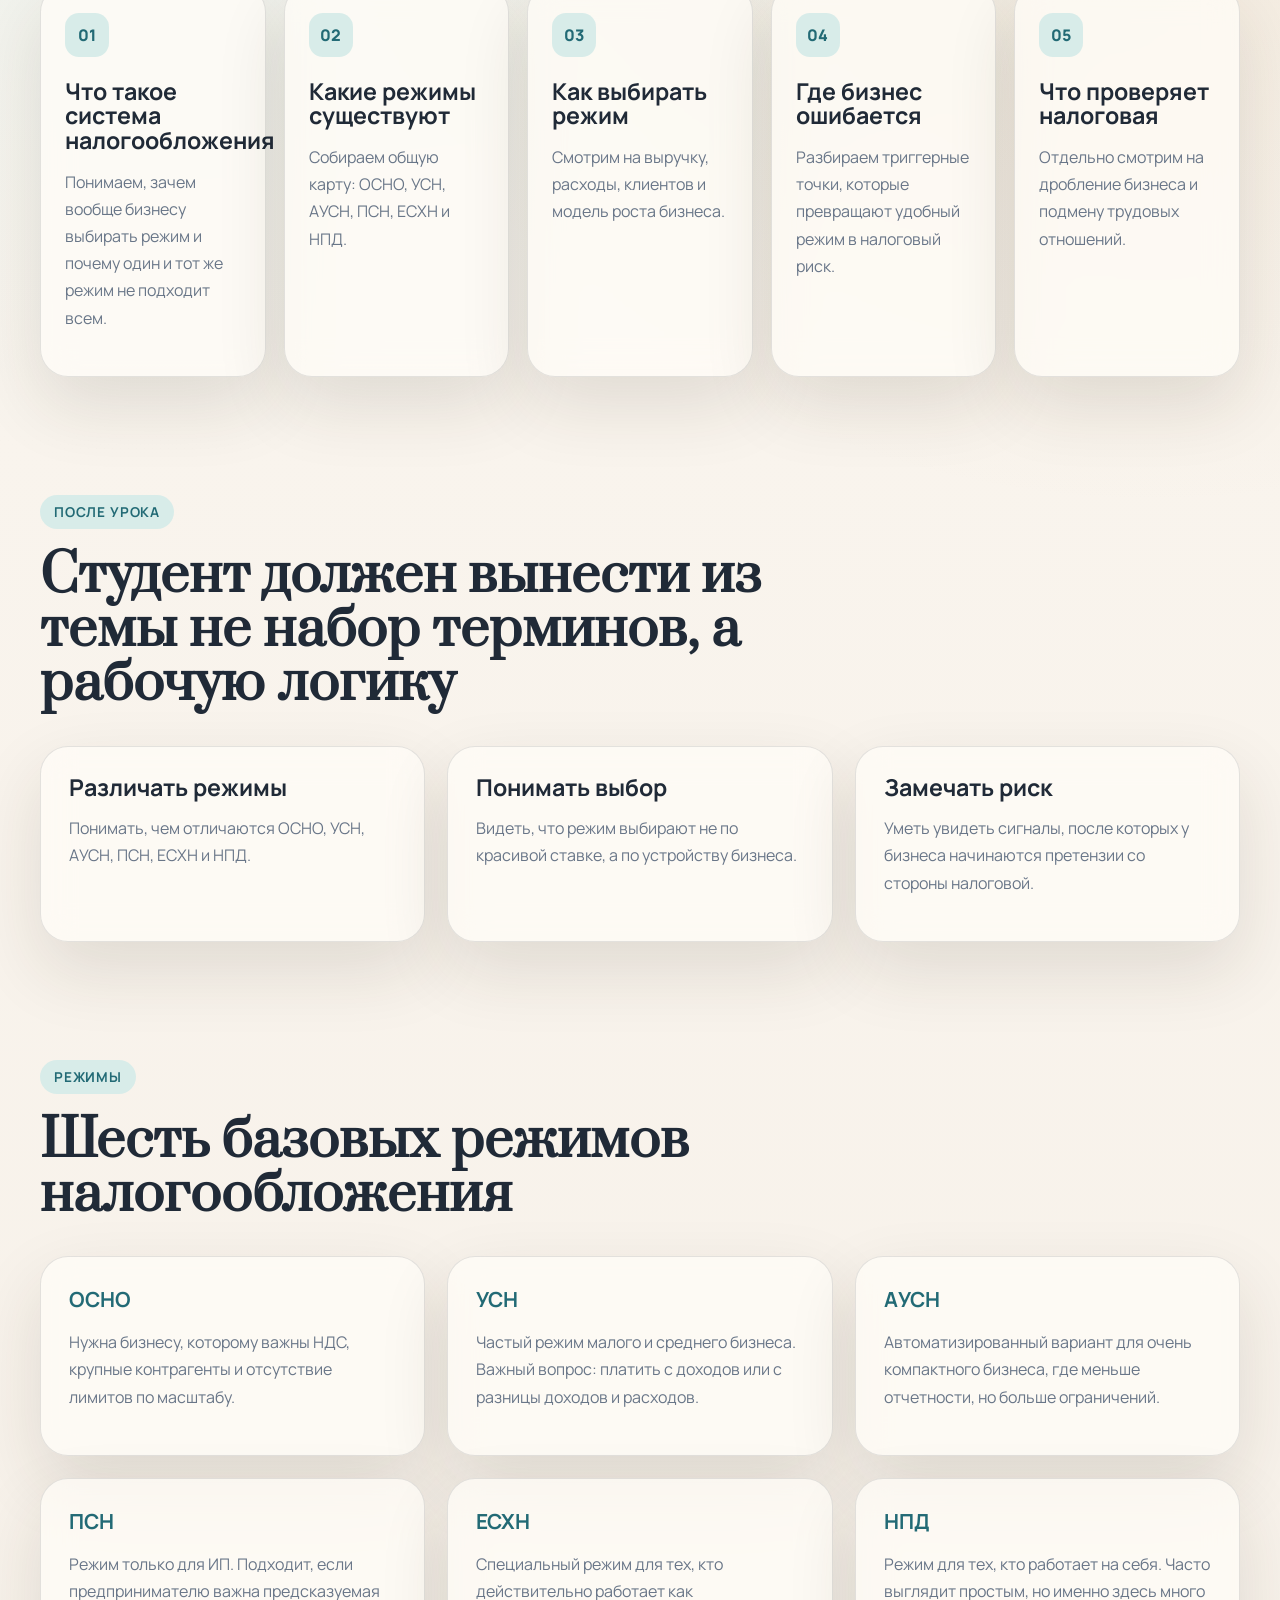
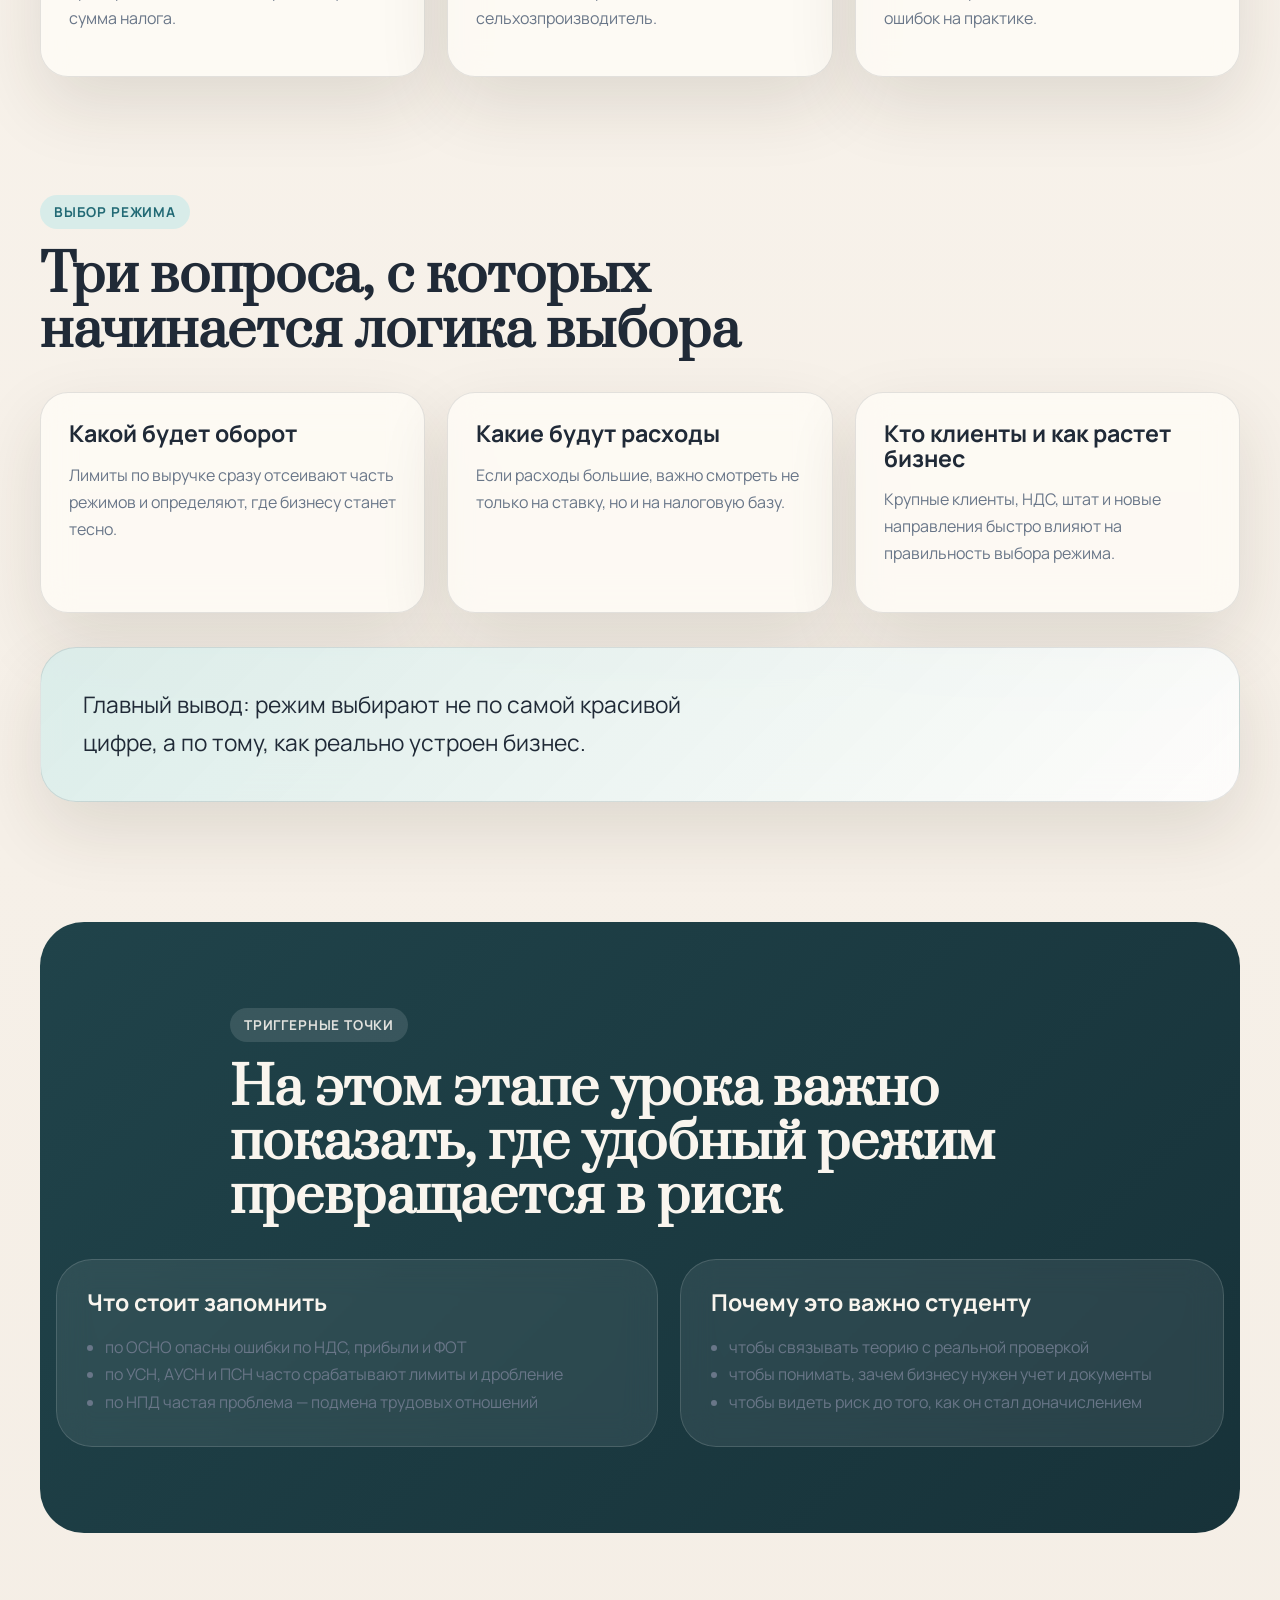
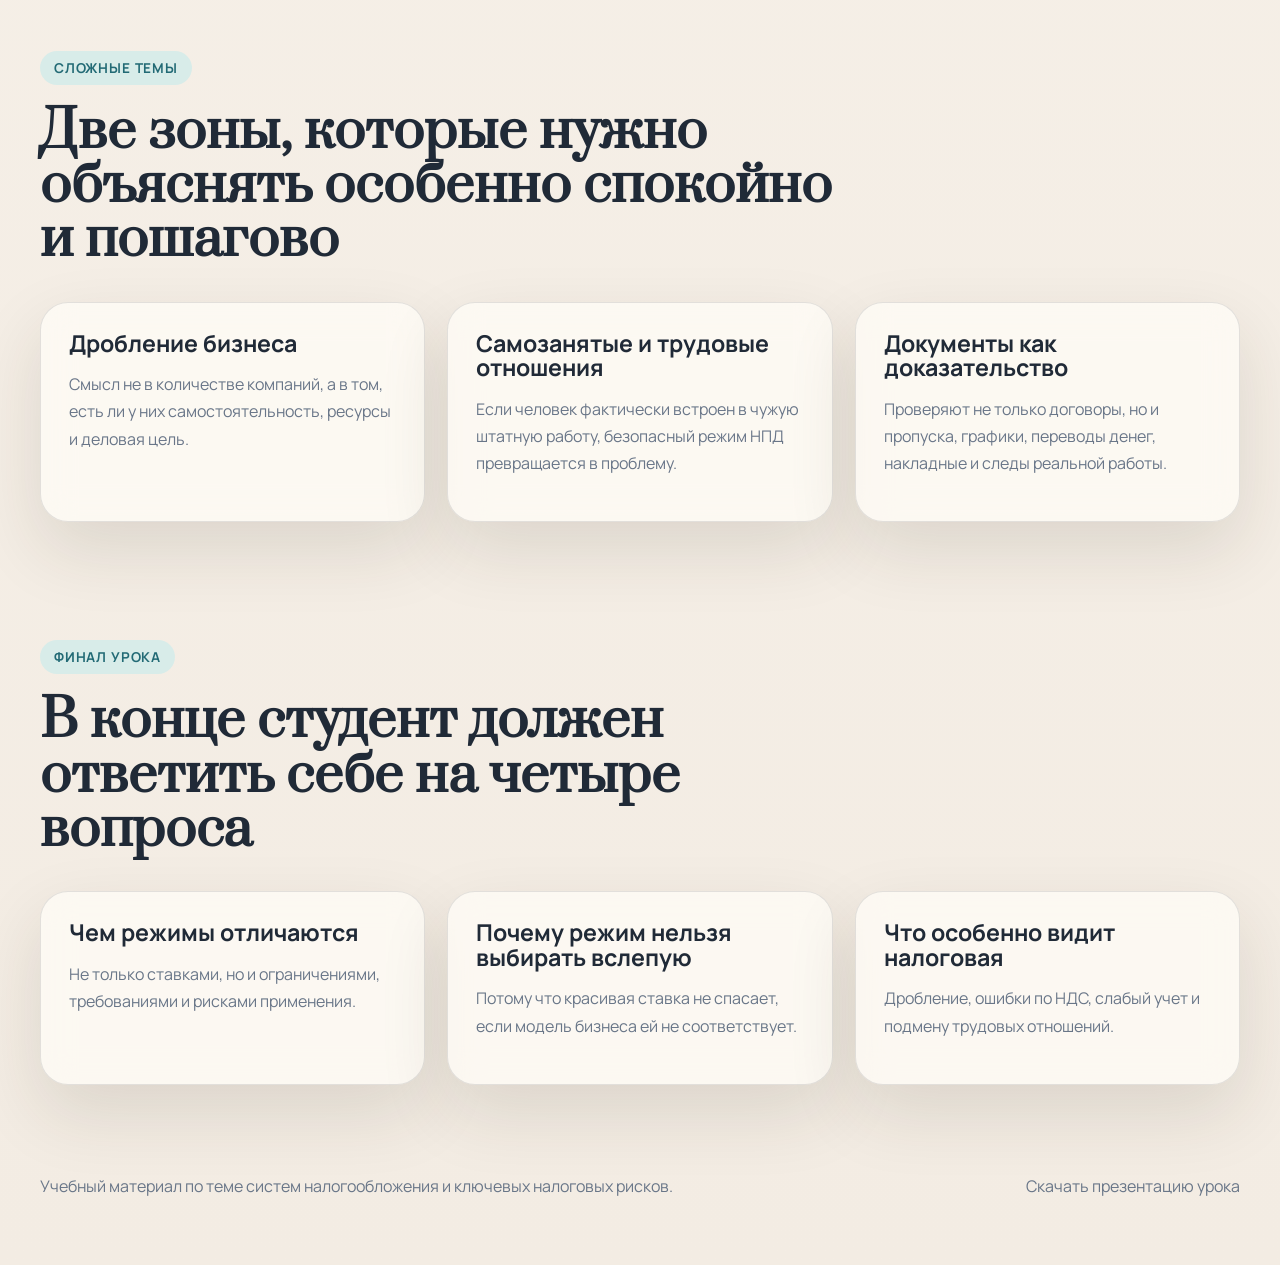
==== commit 71d634f5: "Turn presentation page into lesson flow" ====
--- a/ekaterina-tax-students/index.html
+++ b/ekaterina-tax-students/index.html
@@ -3,10 +3,10 @@
   <head>
     <meta charset="UTF-8" />
     <meta name="viewport" content="width=device-width, initial-scale=1.0" />
-    <title>Системы налогообложения | Презентация Екатерины Коптеловой</title>
+    <title>Урок: системы налогообложения | Екатерина Коптелова</title>
     <meta
       name="description"
-      content="Страница-презентация для студентов: системы налогообложения, триггерные точки и пути решения на примере материалов Екатерины Коптеловой."
+      content="Учебный материал по системам налогообложения: базовые режимы, логика выбора, триггерные точки и ключевые риски."
     />
     <link rel="preconnect" href="https://fonts.googleapis.com" />
     <link rel="preconnect" href="https://fonts.gstatic.com" crossorigin />
@@ -24,16 +24,16 @@
       <a class="brand" href="#top">
         <span class="brand__mark">ЕК</span>
         <span class="brand__text">
-          <strong>Tax Systems</strong>
-          <small>Student presentation</small>
+          <strong>Налоги</strong>
+          <small>Учебный материал</small>
         </span>
       </a>
 
       <nav class="nav">
-        <a href="#structure">Структура</a>
+        <a href="#start">Начало</a>
         <a href="#modes">Режимы</a>
+        <a href="#choice">Выбор</a>
         <a href="#risks">Риски</a>
-        <a href="#gallery">Референсы</a>
       </nav>
 
       <a class="header-cta" href="./assets/tax-systems-ekaterina.pptx">
@@ -42,34 +42,33 @@
     </header>
 
     <main id="top">
-      <section class="hero">
+      <section class="hero" id="start">
         <div class="hero__copy reveal">
-          <span class="eyebrow">Учебный материал для студентов</span>
+          <span class="eyebrow">Урок</span>
           <h1>Системы налогообложения. Триггерные точки. Пути решения.</h1>
           <p class="hero__lead">
-            Страница собрана на основе техзадания и референсных слайдов:
-            сложная налоговая тема упакована в понятную, визуально спокойную и
-            современную подачу, чтобы студент сначала понял логику режимов, а
-            уже потом детали и риски.
+            На этом уроке разберем, какие налоговые режимы есть в России, чем
+            они отличаются, как их выбирают и в каких точках у бизнеса чаще
+            всего начинаются ошибки.
           </p>
 
           <div class="hero__actions">
-            <a class="btn btn--primary" href="#gallery">Смотреть референсы</a>
-            <a class="btn btn--secondary" href="#structure">Открыть структуру</a>
+            <a class="btn btn--primary" href="#lesson-plan">План урока</a>
+            <a class="btn btn--secondary" href="#modes">Перейти к режимам</a>
           </div>
 
           <div class="hero__stats">
             <article>
-              <strong>16</strong>
-              <span>готовых слайдов</span>
+              <strong>6</strong>
+              <span>основных режимов</span>
             </article>
             <article>
-              <strong>6</strong>
-              <span>налоговых режимов</span>
+              <strong>3</strong>
+              <span>главных вопроса выбора</span>
             </article>
             <article>
               <strong>2</strong>
-              <span>ключевые зоны риска</span>
+              <span>крупные зоны риска</span>
             </article>
           </div>
         </div>
@@ -79,93 +78,70 @@
             <img src="./assets/expert.jpg" alt="Екатерина Коптелова" />
           </div>
           <div class="expert-card__body">
-            <span class="pill">Эксперт</span>
+            <span class="pill">Преподаватель темы</span>
             <h2>Екатерина Коптелова</h2>
             <p class="expert-card__role">Финансы. Управленческий учет.</p>
             <p>
-              Собственник и руководитель бухгалтерского аутсорсинга. Работает с
-              бизнесом с 2007 года и переводит сложные налоговые темы на
-              человеческий язык.
+              Практикующий эксперт, который помогает объяснять сложные налоговые
+              темы через реальные бизнес-ситуации.
             </p>
           </div>
         </aside>
       </section>
 
-      <section class="section section--intro">
-        <div class="section-head reveal">
-          <span class="eyebrow">Задача материала</span>
-          <h2>Показать студентам не только виды режимов, но и объяснить простым языком, где бизнес ошибается и почему это важно.</h2>
-        </div>
-
-        <div class="focus-grid">
-          <article class="focus-card reveal">
-            <h3>Понятный вход в тему</h3>
-            <p>Без перегруза нормами и длинными таблицами. Сначала студент видит общую карту темы, потом разбирает детали.</p>
-          </article>
-          <article class="focus-card reveal">
-            <h3>Объяснение через практику</h3>
-            <p>Каждый режим показывается не как определение из учебника, а через пользу, ограничения и риск неправильного применения.</p>
-          </article>
-          <article class="focus-card reveal">
-            <h3>Подготовка к реальной работе</h3>
-            <p>Финальные блоки помогают увидеть, что налоговая проверяет на практике: дробление бизнеса и подмену трудовых отношений.</p>
+      <section class="section section--intro" id="lesson-plan">
+        <div class="section-head reveal">
+          <span class="eyebrow">План урока</span>
+          <h2>Сначала понимаем карту режимов, потом учимся выбирать, а затем разбираем, где начинаются ошибки</h2>
+        </div>
+
+        <div class="timeline">
+          <article class="timeline-card reveal">
+            <span>01</span>
+            <h3>Что такое система налогообложения</h3>
+            <p>Понимаем, зачем вообще бизнесу выбирать режим и почему один и тот же режим не подходит всем.</p>
+          </article>
+          <article class="timeline-card reveal">
+            <span>02</span>
+            <h3>Какие режимы существуют</h3>
+            <p>Собираем общую карту: ОСНО, УСН, АУСН, ПСН, ЕСХН и НПД.</p>
+          </article>
+          <article class="timeline-card reveal">
+            <span>03</span>
+            <h3>Как выбирать режим</h3>
+            <p>Смотрим на выручку, расходы, клиентов и модель роста бизнеса.</p>
+          </article>
+          <article class="timeline-card reveal">
+            <span>04</span>
+            <h3>Где бизнес ошибается</h3>
+            <p>Разбираем триггерные точки, которые превращают удобный режим в налоговый риск.</p>
+          </article>
+          <article class="timeline-card reveal">
+            <span>05</span>
+            <h3>Что проверяет налоговая</h3>
+            <p>Отдельно смотрим на дробление бизнеса и подмену трудовых отношений.</p>
           </article>
         </div>
       </section>
 
       <section class="section">
         <div class="section-head reveal">
-          <span class="eyebrow">Что должен понять студент</span>
-          <h2>Материал выстроен так, чтобы после выступления у аудитории осталось не “много слов”, а четкая система в голове</h2>
-        </div>
-
-        <div class="focus-grid">
-          <article class="focus-card reveal">
-            <h3>Какие режимы существуют</h3>
-            <p>Студент должен отличать ОСНО, УСН, АУСН, ПСН, ЕСХН и НПД и понимать, кому они обычно подходят.</p>
-          </article>
-          <article class="focus-card reveal">
-            <h3>Как выбирают режим</h3>
-            <p>Важно понять, что выбор идет не по красивой ставке, а по выручке, расходам, клиентам, масштабу и рискам.</p>
-          </article>
-          <article class="focus-card reveal">
-            <h3>Где начинаются проблемы</h3>
-            <p>Студент должен уметь заметить сигналы риска: дробление, ошибки в документообороте и подмену трудовых отношений.</p>
-          </article>
-        </div>
-      </section>
-
-      <section class="section" id="structure">
-        <div class="section-head reveal">
-          <span class="eyebrow">Структура</span>
-          <h2>Как выстроена презентация, чтобы студент не потерялся в сложной теме</h2>
-        </div>
-
-        <div class="timeline">
-          <article class="timeline-card reveal">
-            <span>01</span>
-            <h3>Знакомство с экспертом и темой</h3>
-            <p>Первый экран задает доверие, контекст и объясняет, зачем вообще студенту разбираться в режимах налогообложения.</p>
-          </article>
-          <article class="timeline-card reveal">
-            <span>02</span>
-            <h3>Карта налоговых режимов</h3>
-            <p>Краткий обзор всех систем, чтобы сначала сложилась цельная картина, а уже потом шли частные различия.</p>
-          </article>
-          <article class="timeline-card reveal">
-            <span>03</span>
-            <h3>Разбор каждого режима</h3>
-            <p>ОСНО, УСН, АУСН, ПСН, ЕСХН и НПД показаны по одной и той же логике: кому подходит, в чем плюс и где риск.</p>
-          </article>
-          <article class="timeline-card reveal">
-            <span>04</span>
-            <h3>Выбор режима и триггерные точки</h3>
-            <p>Переход от теории к мышлению предпринимателя: как выбирать режим и где чаще всего совершаются ошибки.</p>
-          </article>
-          <article class="timeline-card reveal">
-            <span>05</span>
-            <h3>Проверки и спорные зоны</h3>
-            <p>Дробление бизнеса и трудовые отношения вынесены в отдельные спокойные слайды, чтобы студент видел риск по шагам, а не в текстовой простыне.</p>
+          <span class="eyebrow">После урока</span>
+          <h2>Студент должен вынести из темы не набор терминов, а рабочую логику</h2>
+        </div>
+
+        <div class="focus-grid">
+          <article class="focus-card reveal">
+            <h3>Различать режимы</h3>
+            <p>Понимать, чем отличаются ОСНО, УСН, АУСН, ПСН, ЕСХН и НПД.</p>
+          </article>
+          <article class="focus-card reveal">
+            <h3>Понимать выбор</h3>
+            <p>Видеть, что режим выбирают не по красивой ставке, а по устройству бизнеса.</p>
+          </article>
+          <article class="focus-card reveal">
+            <h3>Замечать риск</h3>
+            <p>Уметь увидеть сигналы, после которых у бизнеса начинаются претензии со стороны налоговой.</p>
           </article>
         </div>
       </section>
@@ -173,59 +149,87 @@
       <section class="section" id="modes">
         <div class="section-head reveal">
           <span class="eyebrow">Режимы</span>
-          <h2>Шесть базовых систем показаны как понятная карта решений, а не как набор терминов</h2>
+          <h2>Шесть базовых режимов налогообложения</h2>
         </div>
 
         <div class="modes-grid">
           <article class="mode-card reveal">
             <strong>ОСНО</strong>
-            <p>Для бизнеса, где важны НДС, крупные заказчики и отсутствие жестких лимитов по масштабу.</p>
+            <p>Нужна бизнесу, которому важны НДС, крупные контрагенты и отсутствие лимитов по масштабу.</p>
           </article>
           <article class="mode-card reveal">
             <strong>УСН</strong>
-            <p>Ключевой режим малого и среднего бизнеса: учет проще, но важно правильно выбрать объект налогообложения.</p>
+            <p>Частый режим малого и среднего бизнеса. Важный вопрос: платить с доходов или с разницы доходов и расходов.</p>
           </article>
           <article class="mode-card reveal">
             <strong>АУСН</strong>
-            <p>Максимально автоматизированная модель для микробизнеса с жесткими ограничениями по структуре.</p>
+            <p>Автоматизированный вариант для очень компактного бизнеса, где меньше отчетности, но больше ограничений.</p>
           </article>
           <article class="mode-card reveal">
             <strong>ПСН</strong>
-            <p>Фиксированная логика налога для ИП, если доход по деятельности достаточно предсказуем.</p>
+            <p>Режим только для ИП. Подходит, если предпринимателю важна предсказуемая сумма налога.</p>
           </article>
           <article class="mode-card reveal">
             <strong>ЕСХН</strong>
-            <p>Специальный режим для сельхозпроизводителей, а не универсальная налоговая льгота по отрасли.</p>
+            <p>Специальный режим для тех, кто действительно работает как сельхозпроизводитель.</p>
           </article>
           <article class="mode-card reveal">
             <strong>НПД</strong>
-            <p>Подходит только там, где человек действительно работает на себя, а не заменяет трудовой договор формально.</p>
-          </article>
+            <p>Режим для тех, кто работает на себя. Часто выглядит простым, но именно здесь много ошибок на практике.</p>
+          </article>
+        </div>
+      </section>
+
+      <section class="section" id="choice">
+        <div class="section-head reveal">
+          <span class="eyebrow">Выбор режима</span>
+          <h2>Три вопроса, с которых начинается логика выбора</h2>
+        </div>
+
+        <div class="focus-grid">
+          <article class="focus-card reveal">
+            <h3>Какой будет оборот</h3>
+            <p>Лимиты по выручке сразу отсеивают часть режимов и определяют, где бизнесу станет тесно.</p>
+          </article>
+          <article class="focus-card reveal">
+            <h3>Какие будут расходы</h3>
+            <p>Если расходы большие, важно смотреть не только на ставку, но и на налоговую базу.</p>
+          </article>
+          <article class="focus-card reveal">
+            <h3>Кто клиенты и как растет бизнес</h3>
+            <p>Крупные клиенты, НДС, штат и новые направления быстро влияют на правильность выбора режима.</p>
+          </article>
+        </div>
+
+        <div class="quote-card reveal">
+          <p>
+            Главный вывод: режим выбирают не по самой красивой цифре, а по тому,
+            как реально устроен бизнес.
+          </p>
         </div>
       </section>
 
       <section class="section section--accent" id="risks">
         <div class="section-head reveal">
-          <span class="eyebrow eyebrow--light">Риски</span>
-          <h2>Самая важная часть учебного материала — не просто ставки, а понимание, где бизнес “ломается” и почему это замечает налоговая</h2>
+          <span class="eyebrow eyebrow--light">Триггерные точки</span>
+          <h2>На этом этапе урока важно показать, где удобный режим превращается в риск</h2>
         </div>
 
         <div class="risk-layout">
           <article class="risk-panel reveal">
-            <h3>Триггерные точки режимов</h3>
+            <h3>Что стоит запомнить</h3>
             <ul>
-              <li>лимиты по выручке и штату</li>
-              <li>ошибки в работе с НДС и налогом на прибыль</li>
-              <li>слабый раздельный учет</li>
-              <li>неверная модель работы с самозанятыми</li>
+              <li>по ОСНО опасны ошибки по НДС, прибыли и ФОТ</li>
+              <li>по УСН, АУСН и ПСН часто срабатывают лимиты и дробление</li>
+              <li>по НПД частая проблема — подмена трудовых отношений</li>
             </ul>
           </article>
           <article class="risk-panel reveal">
-            <h3>Что особенно полезно студентам</h3>
+            <h3>Почему это важно студенту</h3>
             <ul>
-              <li>видеть связь между теорией и реальной проверкой</li>
-              <li>понимать, как документы показывают настоящую модель бизнеса</li>
-              <li>замечать риск до того, как проблема стала доначислением</li>
+              <li>чтобы связывать теорию с реальной проверкой</li>
+              <li>чтобы понимать, зачем бизнесу нужен учет и документы</li>
+              <li>чтобы видеть риск до того, как он стал доначислением</li>
             </ul>
           </article>
         </div>
@@ -233,76 +237,52 @@
 
       <section class="section">
         <div class="section-head reveal">
-          <span class="eyebrow">Логика подачи</span>
-          <h2>Это не лекция “про налоги вообще”, а учебный сценарий, где одна мысль раскрывается на одном слайде</h2>
-        </div>
-
-        <div class="quote-card reveal">
-          <p>
-            Сначала студент понимает карту режимов. Потом учится выбирать. И
-            только после этого видит, за что именно бизнес получает самые
-            болезненные претензии. Так сложная тема не перегружает, а
-            раскладывается по шагам.
-          </p>
-        </div>
-      </section>
-
-      <section class="section" id="gallery">
-        <div class="section-head reveal">
-          <span class="eyebrow">Референсные изображения</span>
-          <h2>Ключевые слайды финальной версии, которые показывают, как учебный материал должен выглядеть визуально</h2>
-        </div>
-
-        <div class="gallery-grid">
-          <article class="gallery-card reveal">
-            <img src="./assets/slide-1.png" alt="Визитная карточка эксперта" />
-            <div>
-              <h3>Слайд 1</h3>
-              <p>Знакомство с экспертом и визуальная настройка тона всей презентации.</p>
-            </div>
-          </article>
-          <article class="gallery-card reveal">
-            <img src="./assets/slide-3.png" alt="Обзор режимов" />
-            <div>
-              <h3>Слайд 3</h3>
-              <p>Компактная карта всех режимов без перегруза деталями.</p>
-            </div>
-          </article>
-          <article class="gallery-card reveal">
-            <img src="./assets/slide-10.png" alt="Выбор режима" />
-            <div>
-              <h3>Слайд 10</h3>
-              <p>Вопросный слайд, который переводит теорию в практику выбора.</p>
-            </div>
-          </article>
-          <article class="gallery-card reveal">
-            <img src="./assets/slide-12.png" alt="Дробление бизнеса" />
-            <div>
-              <h3>Слайд 12</h3>
-              <p>Спокойный разбор признаков дробления бизнеса в учебном формате.</p>
-            </div>
-          </article>
-          <article class="gallery-card reveal">
-            <img src="./assets/slide-14.png" alt="Подмена трудовых отношений" />
-            <div>
-              <h3>Слайд 14</h3>
-              <p>Слайд про подмену трудовых отношений самозанятостью.</p>
-            </div>
-          </article>
-          <article class="gallery-card reveal">
-            <img src="./assets/slide-16.png" alt="Финальный вопросный слайд" />
-            <div>
-              <h3>Слайд 16</h3>
-              <p>Финальный вопросный экран, который помогает завершить выступление без сухого “спасибо”.</p>
-            </div>
+          <span class="eyebrow">Сложные темы</span>
+          <h2>Две зоны, которые нужно объяснять особенно спокойно и пошагово</h2>
+        </div>
+
+        <div class="focus-grid">
+          <article class="focus-card reveal">
+            <h3>Дробление бизнеса</h3>
+            <p>Смысл не в количестве компаний, а в том, есть ли у них самостоятельность, ресурсы и деловая цель.</p>
+          </article>
+          <article class="focus-card reveal">
+            <h3>Самозанятые и трудовые отношения</h3>
+            <p>Если человек фактически встроен в чужую штатную работу, безопасный режим НПД превращается в проблему.</p>
+          </article>
+          <article class="focus-card reveal">
+            <h3>Документы как доказательство</h3>
+            <p>Проверяют не только договоры, но и пропуска, графики, переводы денег, накладные и следы реальной работы.</p>
+          </article>
+        </div>
+      </section>
+
+      <section class="section">
+        <div class="section-head reveal">
+          <span class="eyebrow">Финал урока</span>
+          <h2>В конце студент должен ответить себе на четыре вопроса</h2>
+        </div>
+
+        <div class="focus-grid">
+          <article class="focus-card reveal">
+            <h3>Чем режимы отличаются</h3>
+            <p>Не только ставками, но и ограничениями, требованиями и рисками применения.</p>
+          </article>
+          <article class="focus-card reveal">
+            <h3>Почему режим нельзя выбирать вслепую</h3>
+            <p>Потому что красивая ставка не спасает, если модель бизнеса ей не соответствует.</p>
+          </article>
+          <article class="focus-card reveal">
+            <h3>Что особенно видит налоговая</h3>
+            <p>Дробление, ошибки по НДС, слабый учет и подмену трудовых отношений.</p>
           </article>
         </div>
       </section>
     </main>
 
     <footer class="site-footer">
-      <p>Собрано на основе презентации Екатерины Коптеловой и адаптировано для представления студентам.</p>
-      <a href="./assets/tax-systems-ekaterina.pptx">Скачать исходный PPTX</a>
+      <p>Учебный материал по теме систем налогообложения и ключевых налоговых рисков.</p>
+      <a href="./assets/tax-systems-ekaterina.pptx">Скачать презентацию урока</a>
     </footer>
 
     <script src="./script.js"></script>
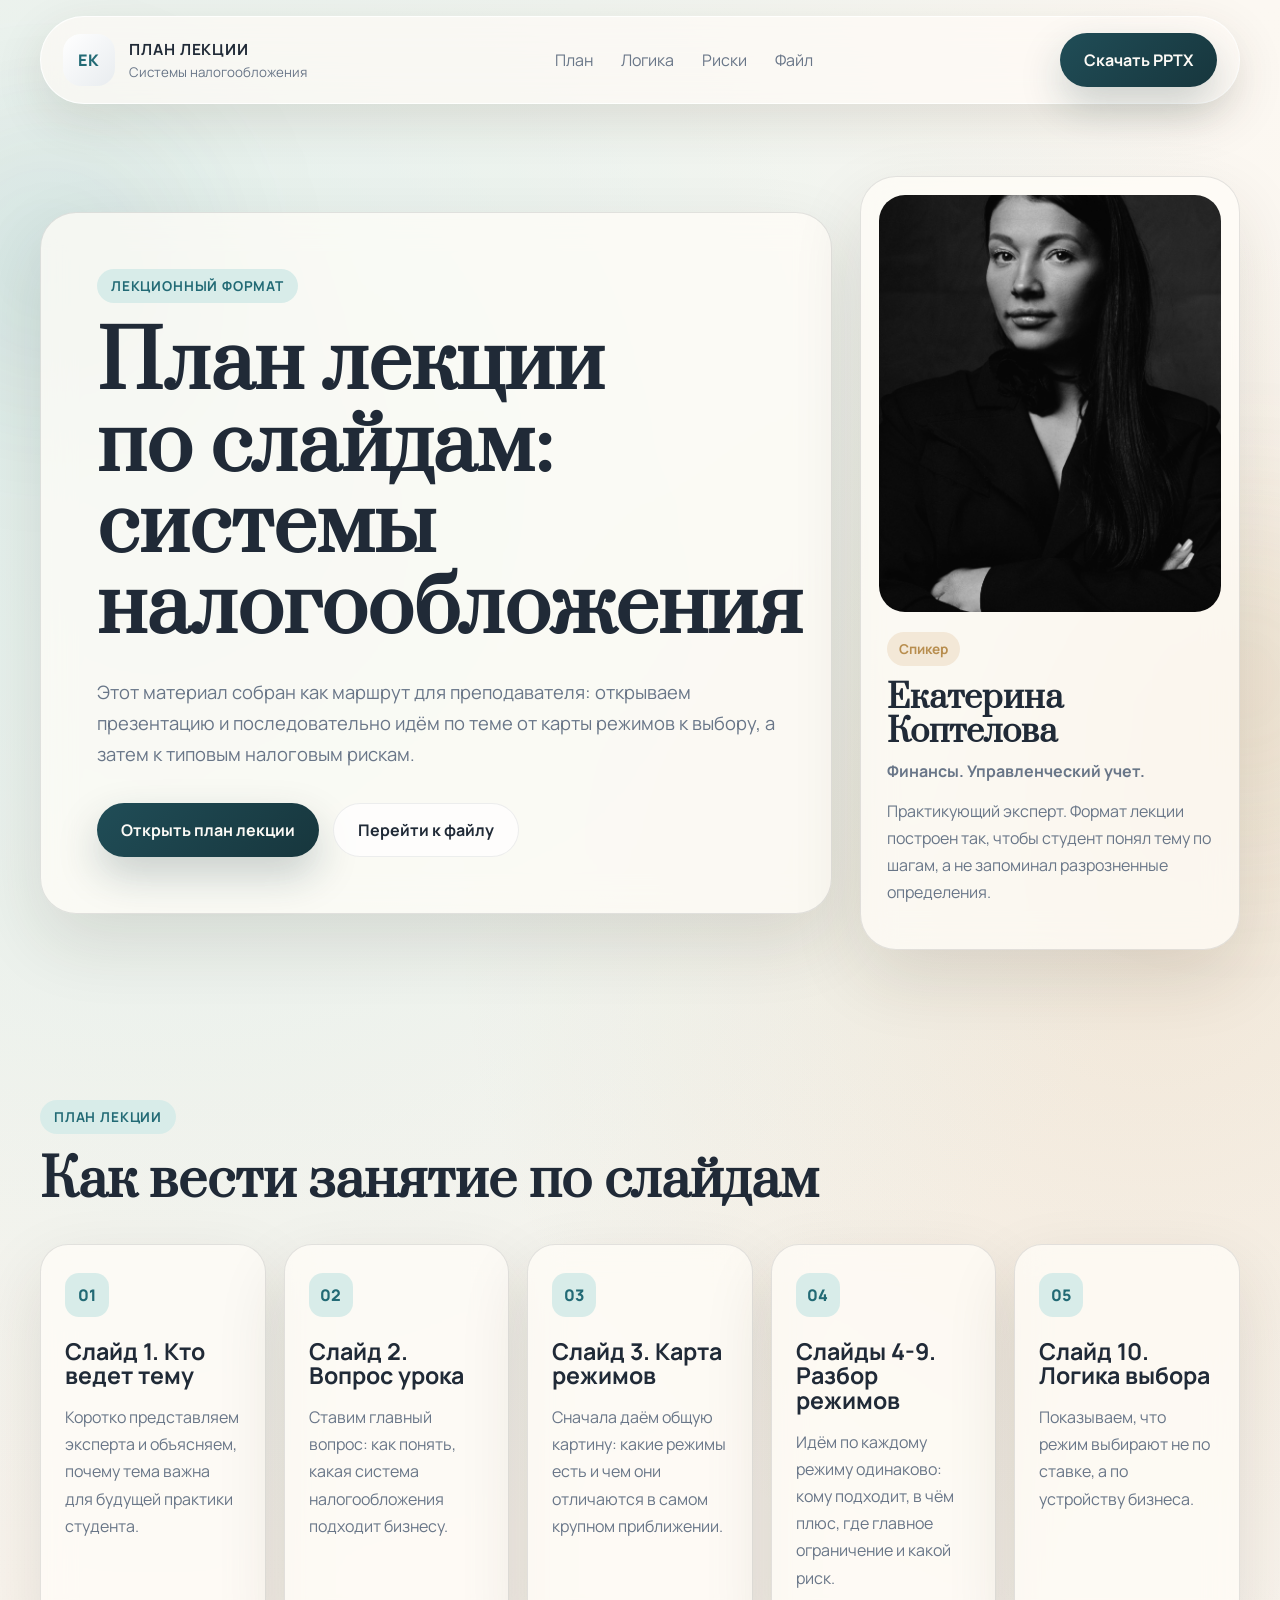
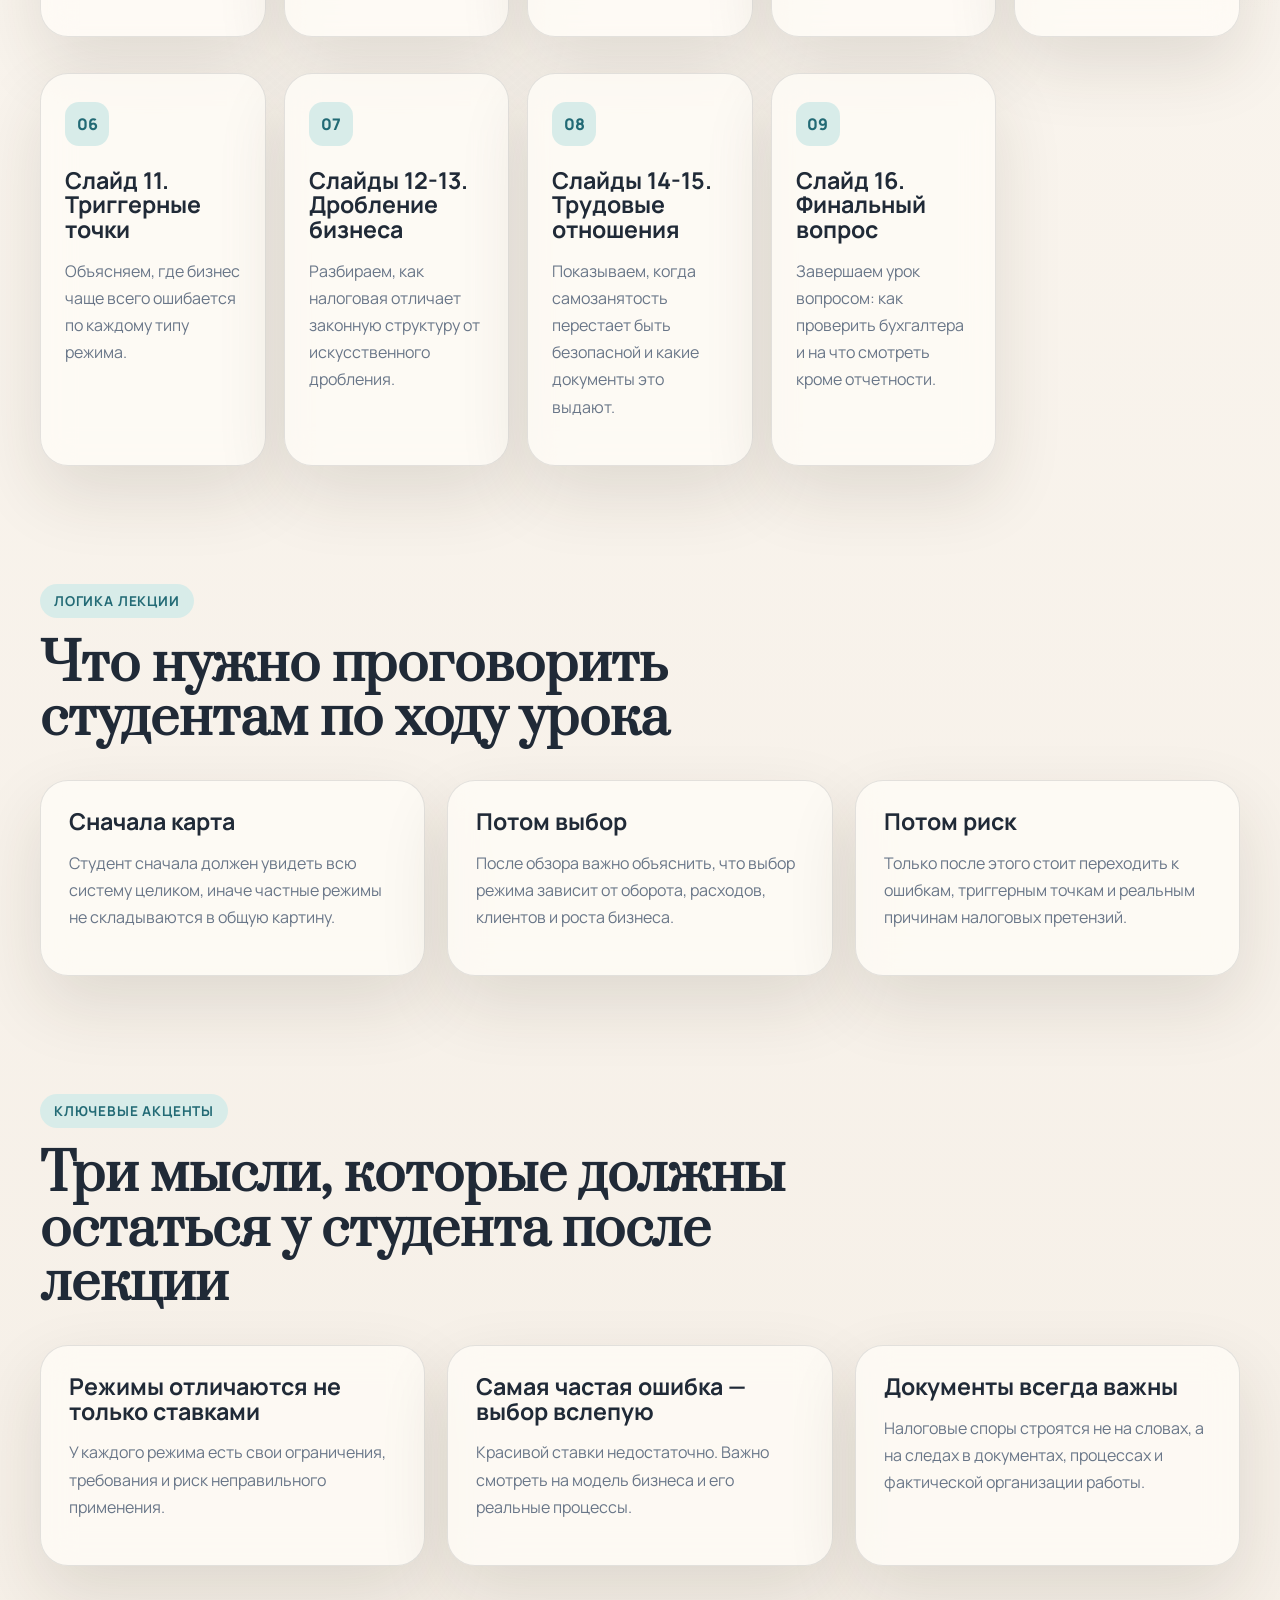
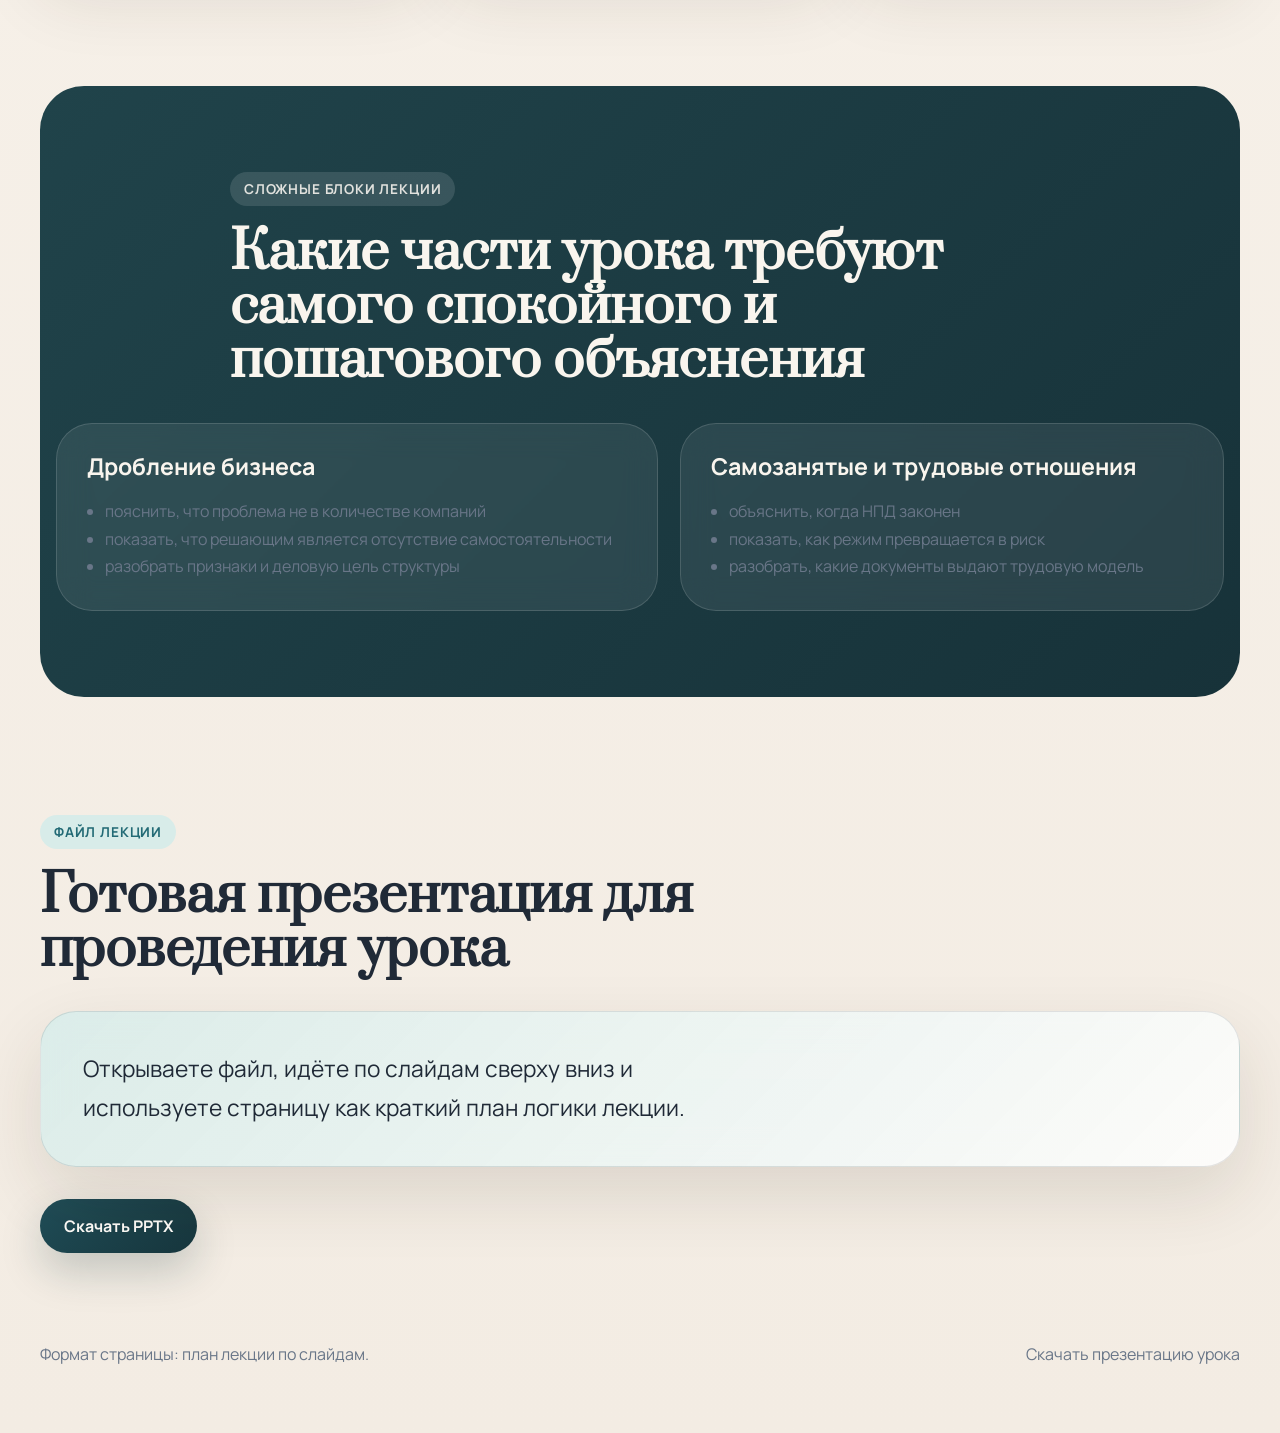
==== commit 62073c12: "Align lesson page and lower expert portrait in PPTX" ====
--- a/ekaterina-tax-students/index.html
+++ b/ekaterina-tax-students/index.html
@@ -3,10 +3,10 @@
   <head>
     <meta charset="UTF-8" />
     <meta name="viewport" content="width=device-width, initial-scale=1.0" />
-    <title>Урок: системы налогообложения | Екатерина Коптелова</title>
+    <title>План лекции по слайдам | Системы налогообложения</title>
     <meta
       name="description"
-      content="Учебный материал по системам налогообложения: базовые режимы, логика выбора, триггерные точки и ключевые риски."
+      content="План лекции по слайдам: системы налогообложения, логика выбора режима, триггерные точки и ключевые налоговые риски."
     />
     <link rel="preconnect" href="https://fonts.googleapis.com" />
     <link rel="preconnect" href="https://fonts.gstatic.com" crossorigin />
@@ -24,16 +24,16 @@
       <a class="brand" href="#top">
         <span class="brand__mark">ЕК</span>
         <span class="brand__text">
-          <strong>Налоги</strong>
-          <small>Учебный материал</small>
+          <strong>План лекции</strong>
+          <small>Системы налогообложения</small>
         </span>
       </a>
 
       <nav class="nav">
-        <a href="#start">Начало</a>
-        <a href="#modes">Режимы</a>
-        <a href="#choice">Выбор</a>
+        <a href="#slide-plan">План</a>
+        <a href="#logic">Логика</a>
         <a href="#risks">Риски</a>
+        <a href="#download">Файл</a>
       </nav>
 
       <a class="header-cta" href="./assets/tax-systems-ekaterina.pptx">
@@ -42,34 +42,19 @@
     </header>
 
     <main id="top">
-      <section class="hero" id="start">
+      <section class="hero">
         <div class="hero__copy reveal">
-          <span class="eyebrow">Урок</span>
-          <h1>Системы налогообложения. Триггерные точки. Пути решения.</h1>
+          <span class="eyebrow">Лекционный формат</span>
+          <h1>План лекции по слайдам: системы налогообложения</h1>
           <p class="hero__lead">
-            На этом уроке разберем, какие налоговые режимы есть в России, чем
-            они отличаются, как их выбирают и в каких точках у бизнеса чаще
-            всего начинаются ошибки.
+            Этот материал собран как маршрут для преподавателя: открываем
+            презентацию и последовательно идём по теме от карты режимов к
+            выбору, а затем к типовым налоговым рискам.
           </p>
 
           <div class="hero__actions">
-            <a class="btn btn--primary" href="#lesson-plan">План урока</a>
-            <a class="btn btn--secondary" href="#modes">Перейти к режимам</a>
-          </div>
-
-          <div class="hero__stats">
-            <article>
-              <strong>6</strong>
-              <span>основных режимов</span>
-            </article>
-            <article>
-              <strong>3</strong>
-              <span>главных вопроса выбора</span>
-            </article>
-            <article>
-              <strong>2</strong>
-              <span>крупные зоны риска</span>
-            </article>
+            <a class="btn btn--primary" href="#slide-plan">Открыть план лекции</a>
+            <a class="btn btn--secondary" href="#download">Перейти к файлу</a>
           </div>
         </div>
 
@@ -78,210 +63,166 @@
             <img src="./assets/expert.jpg" alt="Екатерина Коптелова" />
           </div>
           <div class="expert-card__body">
-            <span class="pill">Преподаватель темы</span>
+            <span class="pill">Спикер</span>
             <h2>Екатерина Коптелова</h2>
             <p class="expert-card__role">Финансы. Управленческий учет.</p>
             <p>
-              Практикующий эксперт, который помогает объяснять сложные налоговые
-              темы через реальные бизнес-ситуации.
+              Практикующий эксперт. Формат лекции построен так, чтобы студент
+              понял тему по шагам, а не запоминал разрозненные определения.
             </p>
           </div>
         </aside>
       </section>
 
-      <section class="section section--intro" id="lesson-plan">
-        <div class="section-head reveal">
-          <span class="eyebrow">План урока</span>
-          <h2>Сначала понимаем карту режимов, потом учимся выбирать, а затем разбираем, где начинаются ошибки</h2>
+      <section class="section section--intro" id="slide-plan">
+        <div class="section-head reveal">
+          <span class="eyebrow">План лекции</span>
+          <h2>Как вести занятие по слайдам</h2>
         </div>
 
         <div class="timeline">
           <article class="timeline-card reveal">
             <span>01</span>
-            <h3>Что такое система налогообложения</h3>
-            <p>Понимаем, зачем вообще бизнесу выбирать режим и почему один и тот же режим не подходит всем.</p>
+            <h3>Слайд 1. Кто ведет тему</h3>
+            <p>Коротко представляем эксперта и объясняем, почему тема важна для будущей практики студента.</p>
           </article>
           <article class="timeline-card reveal">
             <span>02</span>
-            <h3>Какие режимы существуют</h3>
-            <p>Собираем общую карту: ОСНО, УСН, АУСН, ПСН, ЕСХН и НПД.</p>
+            <h3>Слайд 2. Вопрос урока</h3>
+            <p>Ставим главный вопрос: как понять, какая система налогообложения подходит бизнесу.</p>
           </article>
           <article class="timeline-card reveal">
             <span>03</span>
-            <h3>Как выбирать режим</h3>
-            <p>Смотрим на выручку, расходы, клиентов и модель роста бизнеса.</p>
+            <h3>Слайд 3. Карта режимов</h3>
+            <p>Сначала даём общую картину: какие режимы есть и чем они отличаются в самом крупном приближении.</p>
           </article>
           <article class="timeline-card reveal">
             <span>04</span>
-            <h3>Где бизнес ошибается</h3>
-            <p>Разбираем триггерные точки, которые превращают удобный режим в налоговый риск.</p>
+            <h3>Слайды 4-9. Разбор режимов</h3>
+            <p>Идём по каждому режиму одинаково: кому подходит, в чём плюс, где главное ограничение и какой риск.</p>
           </article>
           <article class="timeline-card reveal">
             <span>05</span>
-            <h3>Что проверяет налоговая</h3>
-            <p>Отдельно смотрим на дробление бизнеса и подмену трудовых отношений.</p>
+            <h3>Слайд 10. Логика выбора</h3>
+            <p>Показываем, что режим выбирают не по ставке, а по устройству бизнеса.</p>
+          </article>
+        </div>
+
+        <div class="timeline timeline--second">
+          <article class="timeline-card reveal">
+            <span>06</span>
+            <h3>Слайд 11. Триггерные точки</h3>
+            <p>Объясняем, где бизнес чаще всего ошибается по каждому типу режима.</p>
+          </article>
+          <article class="timeline-card reveal">
+            <span>07</span>
+            <h3>Слайды 12-13. Дробление бизнеса</h3>
+            <p>Разбираем, как налоговая отличает законную структуру от искусственного дробления.</p>
+          </article>
+          <article class="timeline-card reveal">
+            <span>08</span>
+            <h3>Слайды 14-15. Трудовые отношения</h3>
+            <p>Показываем, когда самозанятость перестает быть безопасной и какие документы это выдают.</p>
+          </article>
+          <article class="timeline-card reveal">
+            <span>09</span>
+            <h3>Слайд 16. Финальный вопрос</h3>
+            <p>Завершаем урок вопросом: как проверить бухгалтера и на что смотреть кроме отчетности.</p>
+          </article>
+        </div>
+      </section>
+
+      <section class="section" id="logic">
+        <div class="section-head reveal">
+          <span class="eyebrow">Логика лекции</span>
+          <h2>Что нужно проговорить студентам по ходу урока</h2>
+        </div>
+
+        <div class="focus-grid">
+          <article class="focus-card reveal">
+            <h3>Сначала карта</h3>
+            <p>Студент сначала должен увидеть всю систему целиком, иначе частные режимы не складываются в общую картину.</p>
+          </article>
+          <article class="focus-card reveal">
+            <h3>Потом выбор</h3>
+            <p>После обзора важно объяснить, что выбор режима зависит от оборота, расходов, клиентов и роста бизнеса.</p>
+          </article>
+          <article class="focus-card reveal">
+            <h3>Потом риск</h3>
+            <p>Только после этого стоит переходить к ошибкам, триггерным точкам и реальным причинам налоговых претензий.</p>
           </article>
         </div>
       </section>
 
       <section class="section">
         <div class="section-head reveal">
-          <span class="eyebrow">После урока</span>
-          <h2>Студент должен вынести из темы не набор терминов, а рабочую логику</h2>
+          <span class="eyebrow">Ключевые акценты</span>
+          <h2>Три мысли, которые должны остаться у студента после лекции</h2>
         </div>
 
         <div class="focus-grid">
           <article class="focus-card reveal">
-            <h3>Различать режимы</h3>
-            <p>Понимать, чем отличаются ОСНО, УСН, АУСН, ПСН, ЕСХН и НПД.</p>
-          </article>
-          <article class="focus-card reveal">
-            <h3>Понимать выбор</h3>
-            <p>Видеть, что режим выбирают не по красивой ставке, а по устройству бизнеса.</p>
-          </article>
-          <article class="focus-card reveal">
-            <h3>Замечать риск</h3>
-            <p>Уметь увидеть сигналы, после которых у бизнеса начинаются претензии со стороны налоговой.</p>
-          </article>
-        </div>
-      </section>
-
-      <section class="section" id="modes">
-        <div class="section-head reveal">
-          <span class="eyebrow">Режимы</span>
-          <h2>Шесть базовых режимов налогообложения</h2>
-        </div>
-
-        <div class="modes-grid">
-          <article class="mode-card reveal">
-            <strong>ОСНО</strong>
-            <p>Нужна бизнесу, которому важны НДС, крупные контрагенты и отсутствие лимитов по масштабу.</p>
-          </article>
-          <article class="mode-card reveal">
-            <strong>УСН</strong>
-            <p>Частый режим малого и среднего бизнеса. Важный вопрос: платить с доходов или с разницы доходов и расходов.</p>
-          </article>
-          <article class="mode-card reveal">
-            <strong>АУСН</strong>
-            <p>Автоматизированный вариант для очень компактного бизнеса, где меньше отчетности, но больше ограничений.</p>
-          </article>
-          <article class="mode-card reveal">
-            <strong>ПСН</strong>
-            <p>Режим только для ИП. Подходит, если предпринимателю важна предсказуемая сумма налога.</p>
-          </article>
-          <article class="mode-card reveal">
-            <strong>ЕСХН</strong>
-            <p>Специальный режим для тех, кто действительно работает как сельхозпроизводитель.</p>
-          </article>
-          <article class="mode-card reveal">
-            <strong>НПД</strong>
-            <p>Режим для тех, кто работает на себя. Часто выглядит простым, но именно здесь много ошибок на практике.</p>
-          </article>
-        </div>
-      </section>
-
-      <section class="section" id="choice">
-        <div class="section-head reveal">
-          <span class="eyebrow">Выбор режима</span>
-          <h2>Три вопроса, с которых начинается логика выбора</h2>
-        </div>
-
-        <div class="focus-grid">
-          <article class="focus-card reveal">
-            <h3>Какой будет оборот</h3>
-            <p>Лимиты по выручке сразу отсеивают часть режимов и определяют, где бизнесу станет тесно.</p>
-          </article>
-          <article class="focus-card reveal">
-            <h3>Какие будут расходы</h3>
-            <p>Если расходы большие, важно смотреть не только на ставку, но и на налоговую базу.</p>
-          </article>
-          <article class="focus-card reveal">
-            <h3>Кто клиенты и как растет бизнес</h3>
-            <p>Крупные клиенты, НДС, штат и новые направления быстро влияют на правильность выбора режима.</p>
-          </article>
+            <h3>Режимы отличаются не только ставками</h3>
+            <p>У каждого режима есть свои ограничения, требования и риск неправильного применения.</p>
+          </article>
+          <article class="focus-card reveal">
+            <h3>Самая частая ошибка — выбор вслепую</h3>
+            <p>Красивой ставки недостаточно. Важно смотреть на модель бизнеса и его реальные процессы.</p>
+          </article>
+          <article class="focus-card reveal">
+            <h3>Документы всегда важны</h3>
+            <p>Налоговые споры строятся не на словах, а на следах в документах, процессах и фактической организации работы.</p>
+          </article>
+        </div>
+      </section>
+
+      <section class="section section--accent" id="risks">
+        <div class="section-head reveal">
+          <span class="eyebrow eyebrow--light">Сложные блоки лекции</span>
+          <h2>Какие части урока требуют самого спокойного и пошагового объяснения</h2>
+        </div>
+
+        <div class="risk-layout">
+          <article class="risk-panel reveal">
+            <h3>Дробление бизнеса</h3>
+            <ul>
+              <li>пояснить, что проблема не в количестве компаний</li>
+              <li>показать, что решающим является отсутствие самостоятельности</li>
+              <li>разобрать признаки и деловую цель структуры</li>
+            </ul>
+          </article>
+          <article class="risk-panel reveal">
+            <h3>Самозанятые и трудовые отношения</h3>
+            <ul>
+              <li>объяснить, когда НПД законен</li>
+              <li>показать, как режим превращается в риск</li>
+              <li>разобрать, какие документы выдают трудовую модель</li>
+            </ul>
+          </article>
+        </div>
+      </section>
+
+      <section class="section" id="download">
+        <div class="section-head reveal">
+          <span class="eyebrow">Файл лекции</span>
+          <h2>Готовая презентация для проведения урока</h2>
         </div>
 
         <div class="quote-card reveal">
           <p>
-            Главный вывод: режим выбирают не по самой красивой цифре, а по тому,
-            как реально устроен бизнес.
+            Открываете файл, идёте по слайдам сверху вниз и используете страницу
+            как краткий план логики лекции.
           </p>
         </div>
-      </section>
-
-      <section class="section section--accent" id="risks">
-        <div class="section-head reveal">
-          <span class="eyebrow eyebrow--light">Триггерные точки</span>
-          <h2>На этом этапе урока важно показать, где удобный режим превращается в риск</h2>
-        </div>
-
-        <div class="risk-layout">
-          <article class="risk-panel reveal">
-            <h3>Что стоит запомнить</h3>
-            <ul>
-              <li>по ОСНО опасны ошибки по НДС, прибыли и ФОТ</li>
-              <li>по УСН, АУСН и ПСН часто срабатывают лимиты и дробление</li>
-              <li>по НПД частая проблема — подмена трудовых отношений</li>
-            </ul>
-          </article>
-          <article class="risk-panel reveal">
-            <h3>Почему это важно студенту</h3>
-            <ul>
-              <li>чтобы связывать теорию с реальной проверкой</li>
-              <li>чтобы понимать, зачем бизнесу нужен учет и документы</li>
-              <li>чтобы видеть риск до того, как он стал доначислением</li>
-            </ul>
-          </article>
-        </div>
-      </section>
-
-      <section class="section">
-        <div class="section-head reveal">
-          <span class="eyebrow">Сложные темы</span>
-          <h2>Две зоны, которые нужно объяснять особенно спокойно и пошагово</h2>
-        </div>
-
-        <div class="focus-grid">
-          <article class="focus-card reveal">
-            <h3>Дробление бизнеса</h3>
-            <p>Смысл не в количестве компаний, а в том, есть ли у них самостоятельность, ресурсы и деловая цель.</p>
-          </article>
-          <article class="focus-card reveal">
-            <h3>Самозанятые и трудовые отношения</h3>
-            <p>Если человек фактически встроен в чужую штатную работу, безопасный режим НПД превращается в проблему.</p>
-          </article>
-          <article class="focus-card reveal">
-            <h3>Документы как доказательство</h3>
-            <p>Проверяют не только договоры, но и пропуска, графики, переводы денег, накладные и следы реальной работы.</p>
-          </article>
-        </div>
-      </section>
-
-      <section class="section">
-        <div class="section-head reveal">
-          <span class="eyebrow">Финал урока</span>
-          <h2>В конце студент должен ответить себе на четыре вопроса</h2>
-        </div>
-
-        <div class="focus-grid">
-          <article class="focus-card reveal">
-            <h3>Чем режимы отличаются</h3>
-            <p>Не только ставками, но и ограничениями, требованиями и рисками применения.</p>
-          </article>
-          <article class="focus-card reveal">
-            <h3>Почему режим нельзя выбирать вслепую</h3>
-            <p>Потому что красивая ставка не спасает, если модель бизнеса ей не соответствует.</p>
-          </article>
-          <article class="focus-card reveal">
-            <h3>Что особенно видит налоговая</h3>
-            <p>Дробление, ошибки по НДС, слабый учет и подмену трудовых отношений.</p>
-          </article>
+
+        <div class="hero__actions lesson-actions">
+          <a class="btn btn--primary" href="./assets/tax-systems-ekaterina.pptx">Скачать PPTX</a>
         </div>
       </section>
     </main>
 
     <footer class="site-footer">
-      <p>Учебный материал по теме систем налогообложения и ключевых налоговых рисков.</p>
+      <p>Формат страницы: план лекции по слайдам.</p>
       <a href="./assets/tax-systems-ekaterina.pptx">Скачать презентацию урока</a>
     </footer>
 
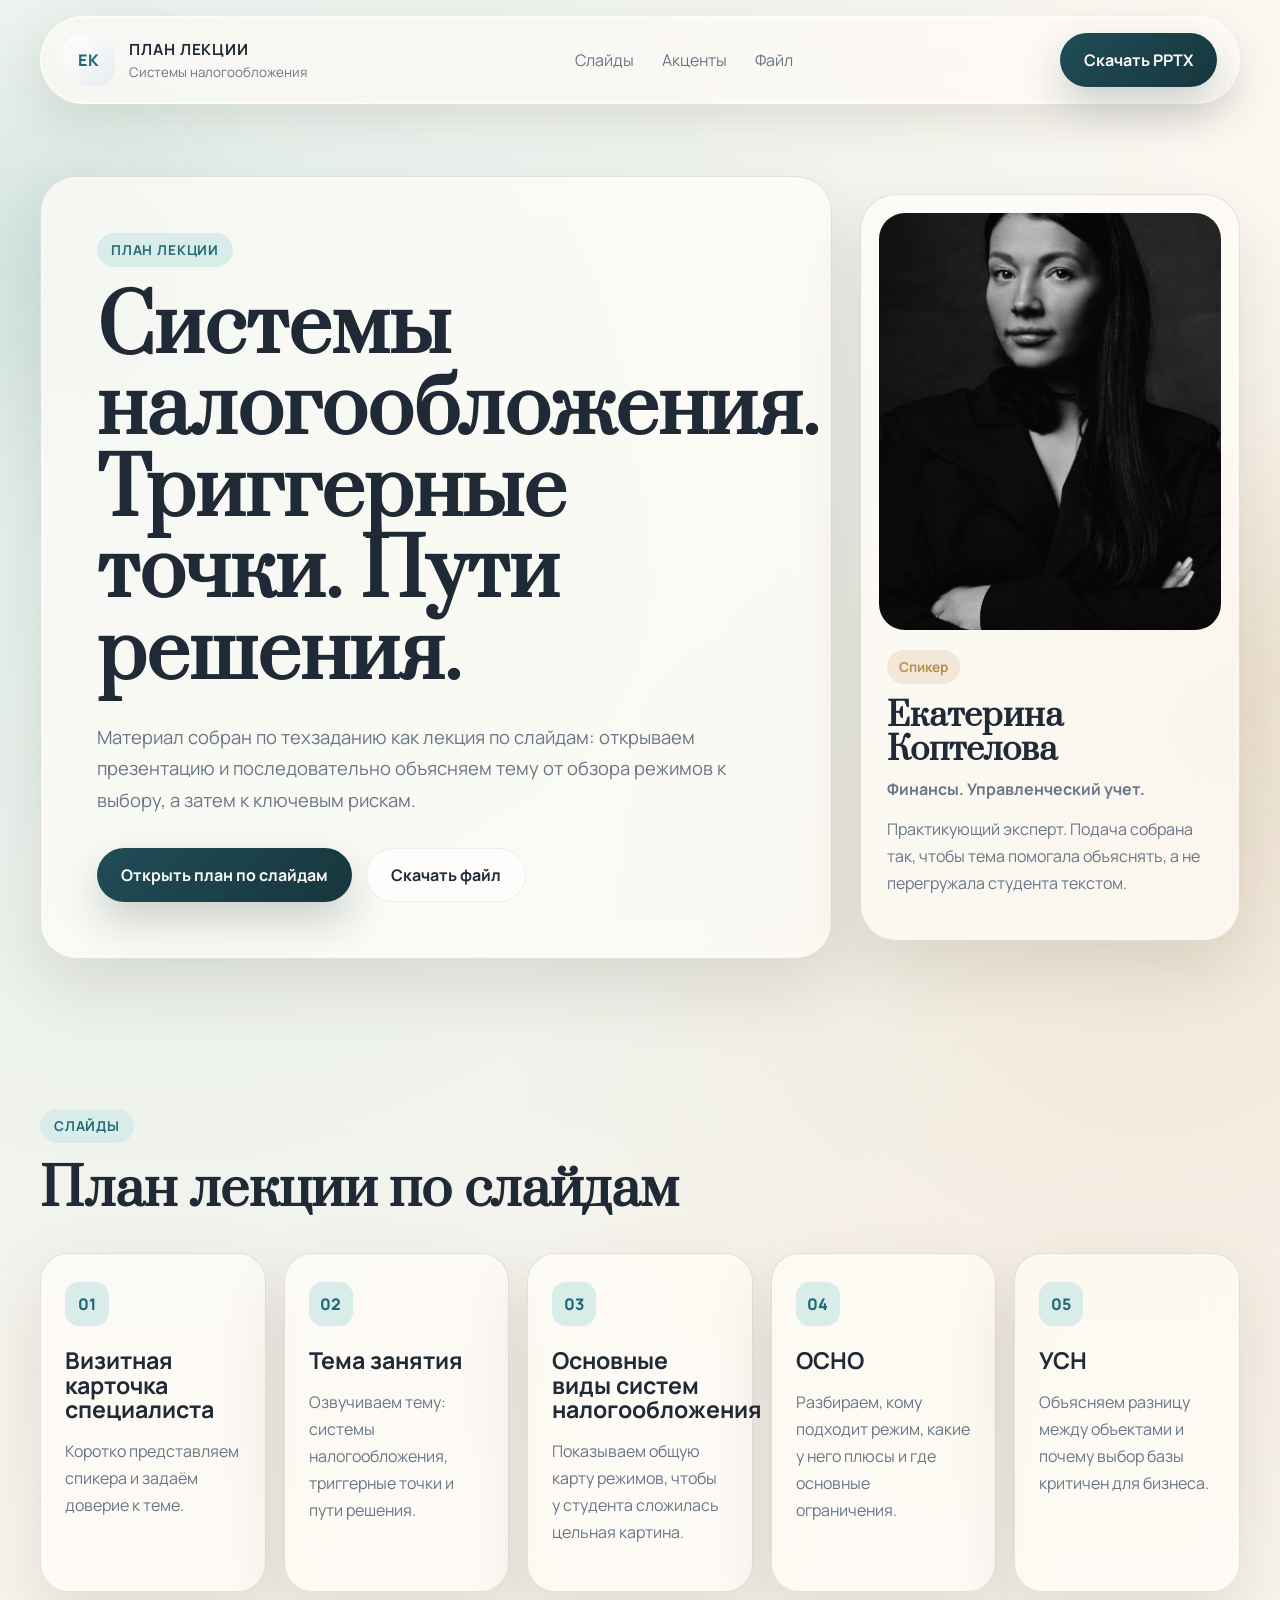
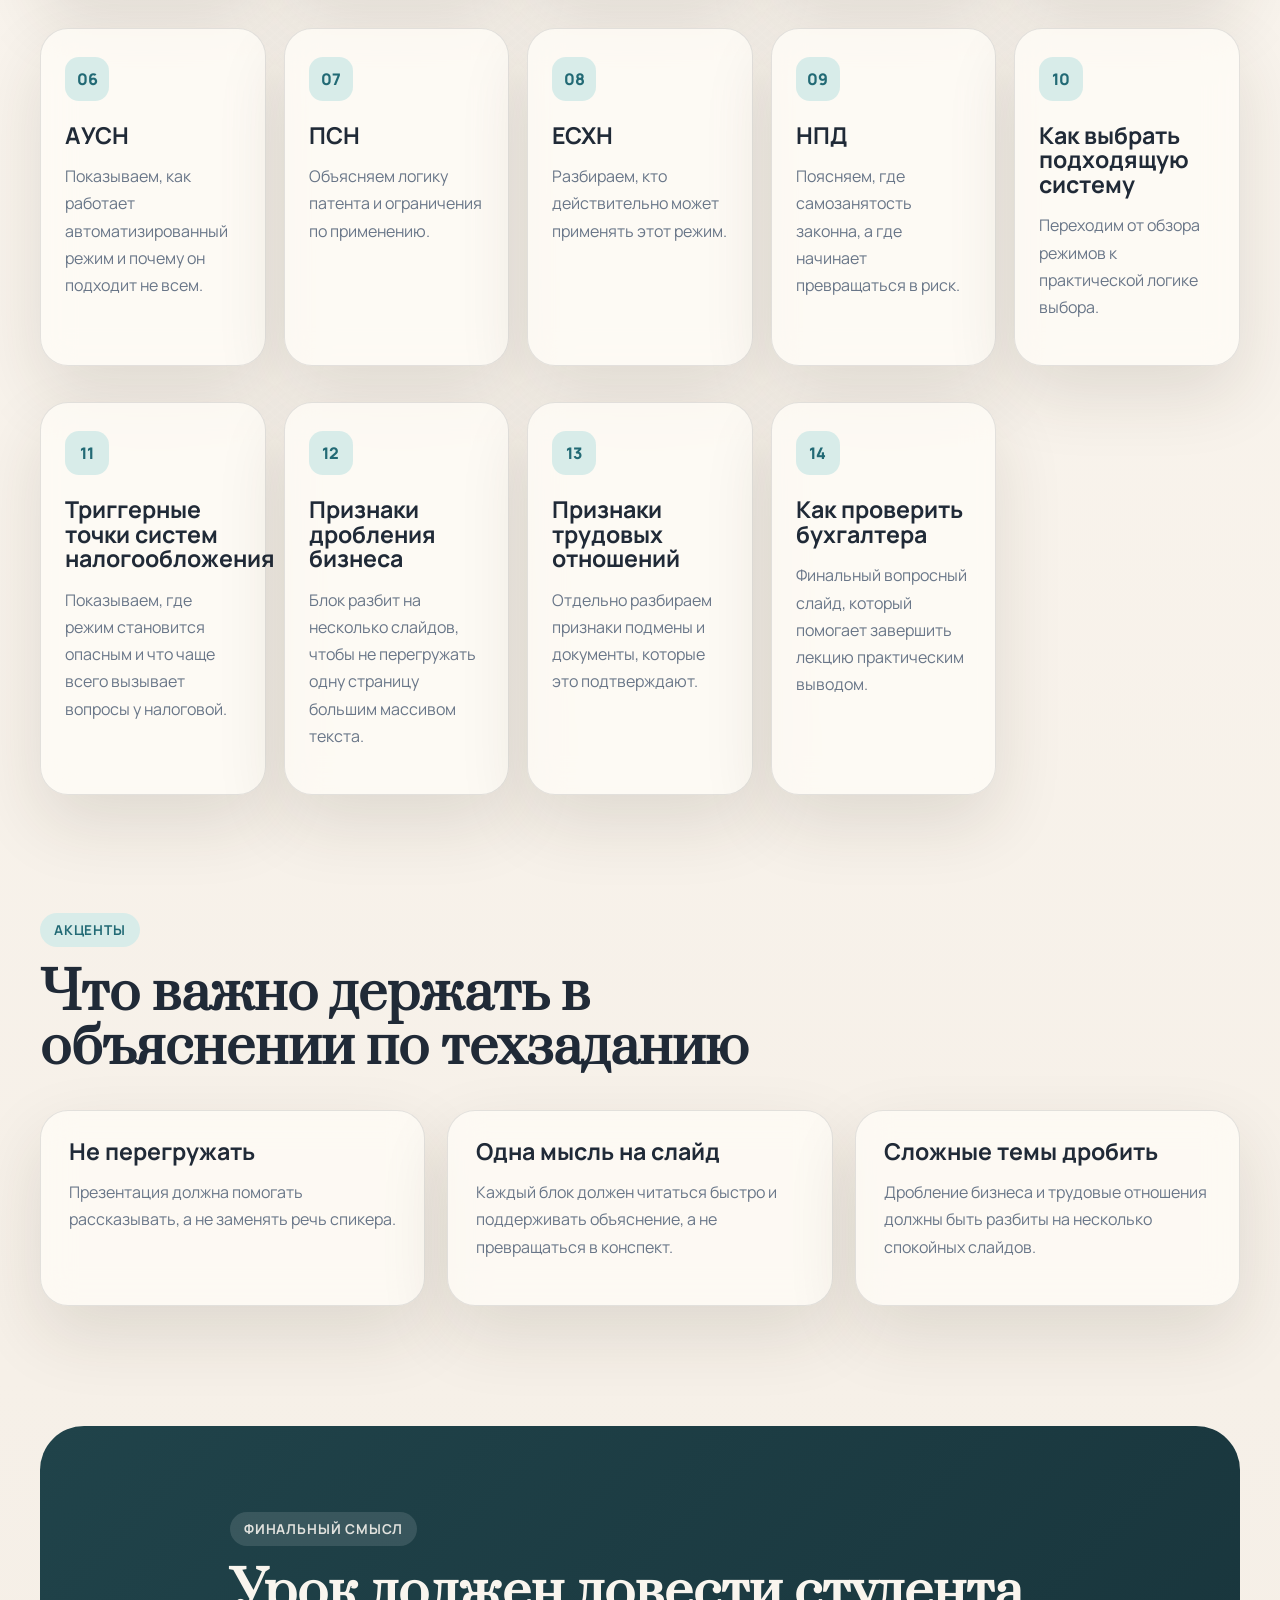
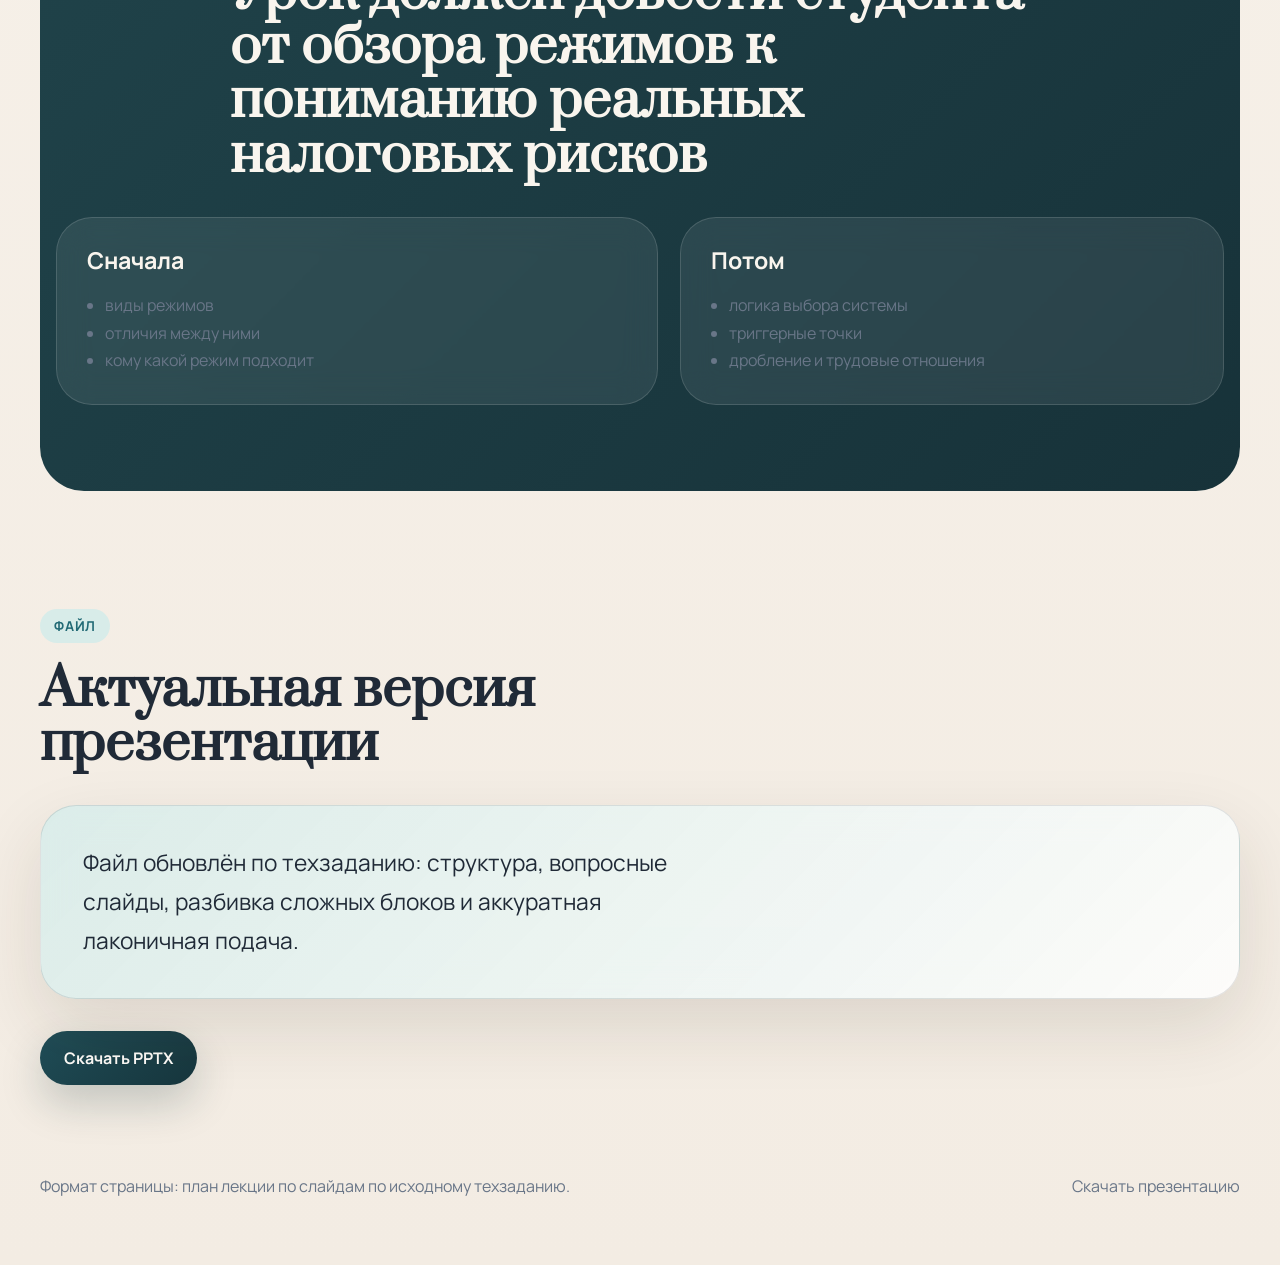
==== commit f414dcc3: "Align lecture plan and PPTX to technical brief" ====
--- a/ekaterina-tax-students/index.html
+++ b/ekaterina-tax-students/index.html
@@ -6,7 +6,7 @@
     <title>План лекции по слайдам | Системы налогообложения</title>
     <meta
       name="description"
-      content="План лекции по слайдам: системы налогообложения, логика выбора режима, триггерные точки и ключевые налоговые риски."
+      content="План лекции по слайдам на тему систем налогообложения, триггерных точек и путей решения."
     />
     <link rel="preconnect" href="https://fonts.googleapis.com" />
     <link rel="preconnect" href="https://fonts.gstatic.com" crossorigin />
@@ -30,9 +30,8 @@
       </a>
 
       <nav class="nav">
-        <a href="#slide-plan">План</a>
-        <a href="#logic">Логика</a>
-        <a href="#risks">Риски</a>
+        <a href="#slides">Слайды</a>
+        <a href="#notes">Акценты</a>
         <a href="#download">Файл</a>
       </nav>
 
@@ -44,17 +43,17 @@
     <main id="top">
       <section class="hero">
         <div class="hero__copy reveal">
-          <span class="eyebrow">Лекционный формат</span>
-          <h1>План лекции по слайдам: системы налогообложения</h1>
+          <span class="eyebrow">План лекции</span>
+          <h1>Системы налогообложения. Триггерные точки. Пути решения.</h1>
           <p class="hero__lead">
-            Этот материал собран как маршрут для преподавателя: открываем
-            презентацию и последовательно идём по теме от карты режимов к
-            выбору, а затем к типовым налоговым рискам.
+            Материал собран по техзаданию как лекция по слайдам: открываем
+            презентацию и последовательно объясняем тему от обзора режимов к
+            выбору, а затем к ключевым рискам.
           </p>
 
           <div class="hero__actions">
-            <a class="btn btn--primary" href="#slide-plan">Открыть план лекции</a>
-            <a class="btn btn--secondary" href="#download">Перейти к файлу</a>
+            <a class="btn btn--primary" href="#slides">Открыть план по слайдам</a>
+            <a class="btn btn--secondary" href="./assets/tax-systems-ekaterina.pptx">Скачать файл</a>
           </div>
         </div>
 
@@ -67,136 +66,142 @@
             <h2>Екатерина Коптелова</h2>
             <p class="expert-card__role">Финансы. Управленческий учет.</p>
             <p>
-              Практикующий эксперт. Формат лекции построен так, чтобы студент
-              понял тему по шагам, а не запоминал разрозненные определения.
+              Практикующий эксперт. Подача собрана так, чтобы тема помогала
+              объяснять, а не перегружала студента текстом.
             </p>
           </div>
         </aside>
       </section>
 
-      <section class="section section--intro" id="slide-plan">
-        <div class="section-head reveal">
-          <span class="eyebrow">План лекции</span>
-          <h2>Как вести занятие по слайдам</h2>
+      <section class="section section--intro" id="slides">
+        <div class="section-head reveal">
+          <span class="eyebrow">Слайды</span>
+          <h2>План лекции по слайдам</h2>
         </div>
 
         <div class="timeline">
           <article class="timeline-card reveal">
             <span>01</span>
-            <h3>Слайд 1. Кто ведет тему</h3>
-            <p>Коротко представляем эксперта и объясняем, почему тема важна для будущей практики студента.</p>
+            <h3>Визитная карточка специалиста</h3>
+            <p>Коротко представляем спикера и задаём доверие к теме.</p>
           </article>
           <article class="timeline-card reveal">
             <span>02</span>
-            <h3>Слайд 2. Вопрос урока</h3>
-            <p>Ставим главный вопрос: как понять, какая система налогообложения подходит бизнесу.</p>
+            <h3>Тема занятия</h3>
+            <p>Озвучиваем тему: системы налогообложения, триггерные точки и пути решения.</p>
           </article>
           <article class="timeline-card reveal">
             <span>03</span>
-            <h3>Слайд 3. Карта режимов</h3>
-            <p>Сначала даём общую картину: какие режимы есть и чем они отличаются в самом крупном приближении.</p>
+            <h3>Основные виды систем налогообложения</h3>
+            <p>Показываем общую карту режимов, чтобы у студента сложилась цельная картина.</p>
           </article>
           <article class="timeline-card reveal">
             <span>04</span>
-            <h3>Слайды 4-9. Разбор режимов</h3>
-            <p>Идём по каждому режиму одинаково: кому подходит, в чём плюс, где главное ограничение и какой риск.</p>
+            <h3>ОСНО</h3>
+            <p>Разбираем, кому подходит режим, какие у него плюсы и где основные ограничения.</p>
           </article>
           <article class="timeline-card reveal">
             <span>05</span>
-            <h3>Слайд 10. Логика выбора</h3>
-            <p>Показываем, что режим выбирают не по ставке, а по устройству бизнеса.</p>
+            <h3>УСН</h3>
+            <p>Объясняем разницу между объектами и почему выбор базы критичен для бизнеса.</p>
           </article>
         </div>
 
         <div class="timeline timeline--second">
           <article class="timeline-card reveal">
             <span>06</span>
-            <h3>Слайд 11. Триггерные точки</h3>
-            <p>Объясняем, где бизнес чаще всего ошибается по каждому типу режима.</p>
+            <h3>АУСН</h3>
+            <p>Показываем, как работает автоматизированный режим и почему он подходит не всем.</p>
           </article>
           <article class="timeline-card reveal">
             <span>07</span>
-            <h3>Слайды 12-13. Дробление бизнеса</h3>
-            <p>Разбираем, как налоговая отличает законную структуру от искусственного дробления.</p>
+            <h3>ПСН</h3>
+            <p>Объясняем логику патента и ограничения по применению.</p>
           </article>
           <article class="timeline-card reveal">
             <span>08</span>
-            <h3>Слайды 14-15. Трудовые отношения</h3>
-            <p>Показываем, когда самозанятость перестает быть безопасной и какие документы это выдают.</p>
+            <h3>ЕСХН</h3>
+            <p>Разбираем, кто действительно может применять этот режим.</p>
           </article>
           <article class="timeline-card reveal">
             <span>09</span>
-            <h3>Слайд 16. Финальный вопрос</h3>
-            <p>Завершаем урок вопросом: как проверить бухгалтера и на что смотреть кроме отчетности.</p>
-          </article>
-        </div>
-      </section>
-
-      <section class="section" id="logic">
-        <div class="section-head reveal">
-          <span class="eyebrow">Логика лекции</span>
-          <h2>Что нужно проговорить студентам по ходу урока</h2>
+            <h3>НПД</h3>
+            <p>Поясняем, где самозанятость законна, а где начинает превращаться в риск.</p>
+          </article>
+          <article class="timeline-card reveal">
+            <span>10</span>
+            <h3>Как выбрать подходящую систему</h3>
+            <p>Переходим от обзора режимов к практической логике выбора.</p>
+          </article>
+        </div>
+
+        <div class="timeline timeline--second">
+          <article class="timeline-card reveal">
+            <span>11</span>
+            <h3>Триггерные точки систем налогообложения</h3>
+            <p>Показываем, где режим становится опасным и что чаще всего вызывает вопросы у налоговой.</p>
+          </article>
+          <article class="timeline-card reveal">
+            <span>12</span>
+            <h3>Признаки дробления бизнеса</h3>
+            <p>Блок разбит на несколько слайдов, чтобы не перегружать одну страницу большим массивом текста.</p>
+          </article>
+          <article class="timeline-card reveal">
+            <span>13</span>
+            <h3>Признаки трудовых отношений</h3>
+            <p>Отдельно разбираем признаки подмены и документы, которые это подтверждают.</p>
+          </article>
+          <article class="timeline-card reveal">
+            <span>14</span>
+            <h3>Как проверить бухгалтера</h3>
+            <p>Финальный вопросный слайд, который помогает завершить лекцию практическим выводом.</p>
+          </article>
+        </div>
+      </section>
+
+      <section class="section" id="notes">
+        <div class="section-head reveal">
+          <span class="eyebrow">Акценты</span>
+          <h2>Что важно держать в объяснении по техзаданию</h2>
         </div>
 
         <div class="focus-grid">
           <article class="focus-card reveal">
-            <h3>Сначала карта</h3>
-            <p>Студент сначала должен увидеть всю систему целиком, иначе частные режимы не складываются в общую картину.</p>
+            <h3>Не перегружать</h3>
+            <p>Презентация должна помогать рассказывать, а не заменять речь спикера.</p>
           </article>
           <article class="focus-card reveal">
-            <h3>Потом выбор</h3>
-            <p>После обзора важно объяснить, что выбор режима зависит от оборота, расходов, клиентов и роста бизнеса.</p>
+            <h3>Одна мысль на слайд</h3>
+            <p>Каждый блок должен читаться быстро и поддерживать объяснение, а не превращаться в конспект.</p>
           </article>
           <article class="focus-card reveal">
-            <h3>Потом риск</h3>
-            <p>Только после этого стоит переходить к ошибкам, триггерным точкам и реальным причинам налоговых претензий.</p>
-          </article>
-        </div>
-      </section>
-
-      <section class="section">
-        <div class="section-head reveal">
-          <span class="eyebrow">Ключевые акценты</span>
-          <h2>Три мысли, которые должны остаться у студента после лекции</h2>
-        </div>
-
-        <div class="focus-grid">
-          <article class="focus-card reveal">
-            <h3>Режимы отличаются не только ставками</h3>
-            <p>У каждого режима есть свои ограничения, требования и риск неправильного применения.</p>
-          </article>
-          <article class="focus-card reveal">
-            <h3>Самая частая ошибка — выбор вслепую</h3>
-            <p>Красивой ставки недостаточно. Важно смотреть на модель бизнеса и его реальные процессы.</p>
-          </article>
-          <article class="focus-card reveal">
-            <h3>Документы всегда важны</h3>
-            <p>Налоговые споры строятся не на словах, а на следах в документах, процессах и фактической организации работы.</p>
-          </article>
-        </div>
-      </section>
-
-      <section class="section section--accent" id="risks">
-        <div class="section-head reveal">
-          <span class="eyebrow eyebrow--light">Сложные блоки лекции</span>
-          <h2>Какие части урока требуют самого спокойного и пошагового объяснения</h2>
+            <h3>Сложные темы дробить</h3>
+            <p>Дробление бизнеса и трудовые отношения должны быть разбиты на несколько спокойных слайдов.</p>
+          </article>
+        </div>
+      </section>
+
+      <section class="section section--accent">
+        <div class="section-head reveal">
+          <span class="eyebrow eyebrow--light">Финальный смысл</span>
+          <h2>Урок должен довести студента от обзора режимов к пониманию реальных налоговых рисков</h2>
         </div>
 
         <div class="risk-layout">
           <article class="risk-panel reveal">
-            <h3>Дробление бизнеса</h3>
+            <h3>Сначала</h3>
             <ul>
-              <li>пояснить, что проблема не в количестве компаний</li>
-              <li>показать, что решающим является отсутствие самостоятельности</li>
-              <li>разобрать признаки и деловую цель структуры</li>
+              <li>виды режимов</li>
+              <li>отличия между ними</li>
+              <li>кому какой режим подходит</li>
             </ul>
           </article>
           <article class="risk-panel reveal">
-            <h3>Самозанятые и трудовые отношения</h3>
+            <h3>Потом</h3>
             <ul>
-              <li>объяснить, когда НПД законен</li>
-              <li>показать, как режим превращается в риск</li>
-              <li>разобрать, какие документы выдают трудовую модель</li>
+              <li>логика выбора системы</li>
+              <li>триггерные точки</li>
+              <li>дробление и трудовые отношения</li>
             </ul>
           </article>
         </div>
@@ -204,15 +209,12 @@
 
       <section class="section" id="download">
         <div class="section-head reveal">
-          <span class="eyebrow">Файл лекции</span>
-          <h2>Готовая презентация для проведения урока</h2>
+          <span class="eyebrow">Файл</span>
+          <h2>Актуальная версия презентации</h2>
         </div>
 
         <div class="quote-card reveal">
-          <p>
-            Открываете файл, идёте по слайдам сверху вниз и используете страницу
-            как краткий план логики лекции.
-          </p>
+          <p>Файл обновлён по техзаданию: структура, вопросные слайды, разбивка сложных блоков и аккуратная лаконичная подача.</p>
         </div>
 
         <div class="hero__actions lesson-actions">
@@ -222,8 +224,8 @@
     </main>
 
     <footer class="site-footer">
-      <p>Формат страницы: план лекции по слайдам.</p>
-      <a href="./assets/tax-systems-ekaterina.pptx">Скачать презентацию урока</a>
+      <p>Формат страницы: план лекции по слайдам по исходному техзаданию.</p>
+      <a href="./assets/tax-systems-ekaterina.pptx">Скачать презентацию</a>
     </footer>
 
     <script src="./script.js"></script>
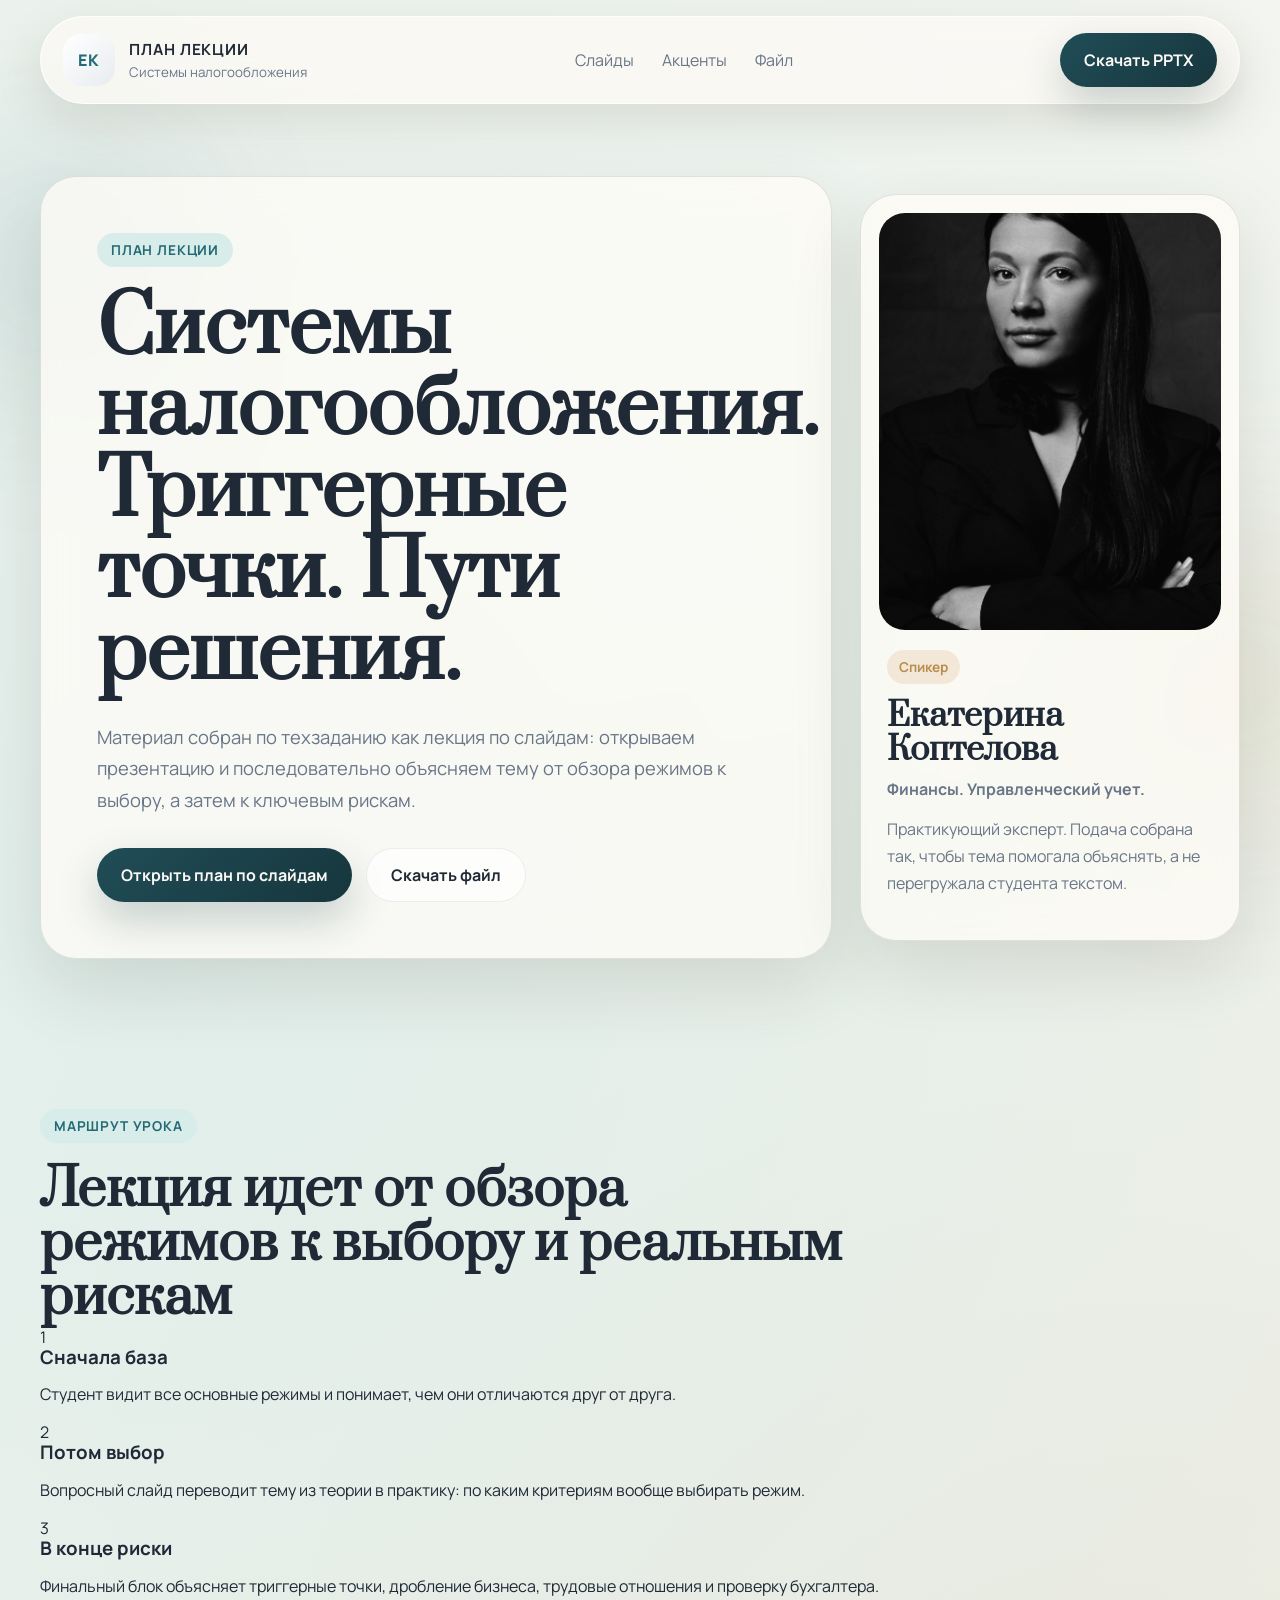
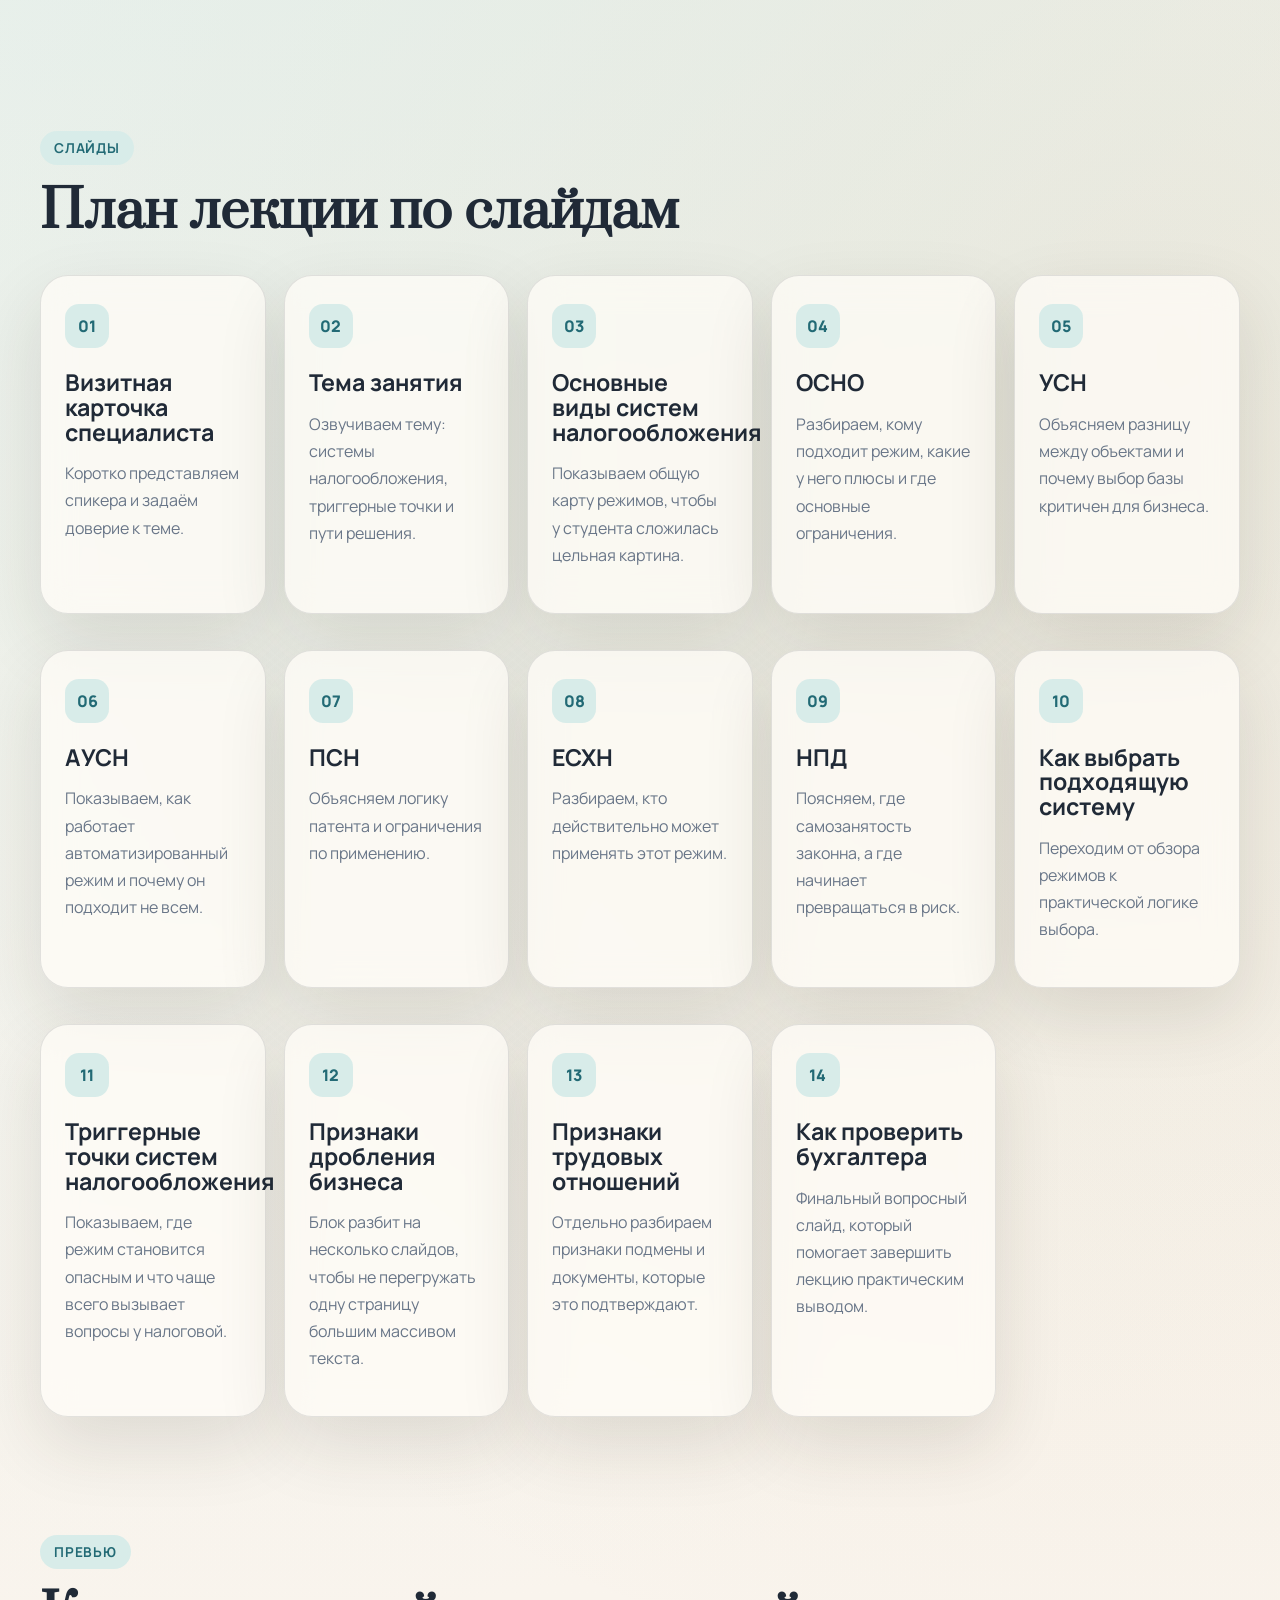
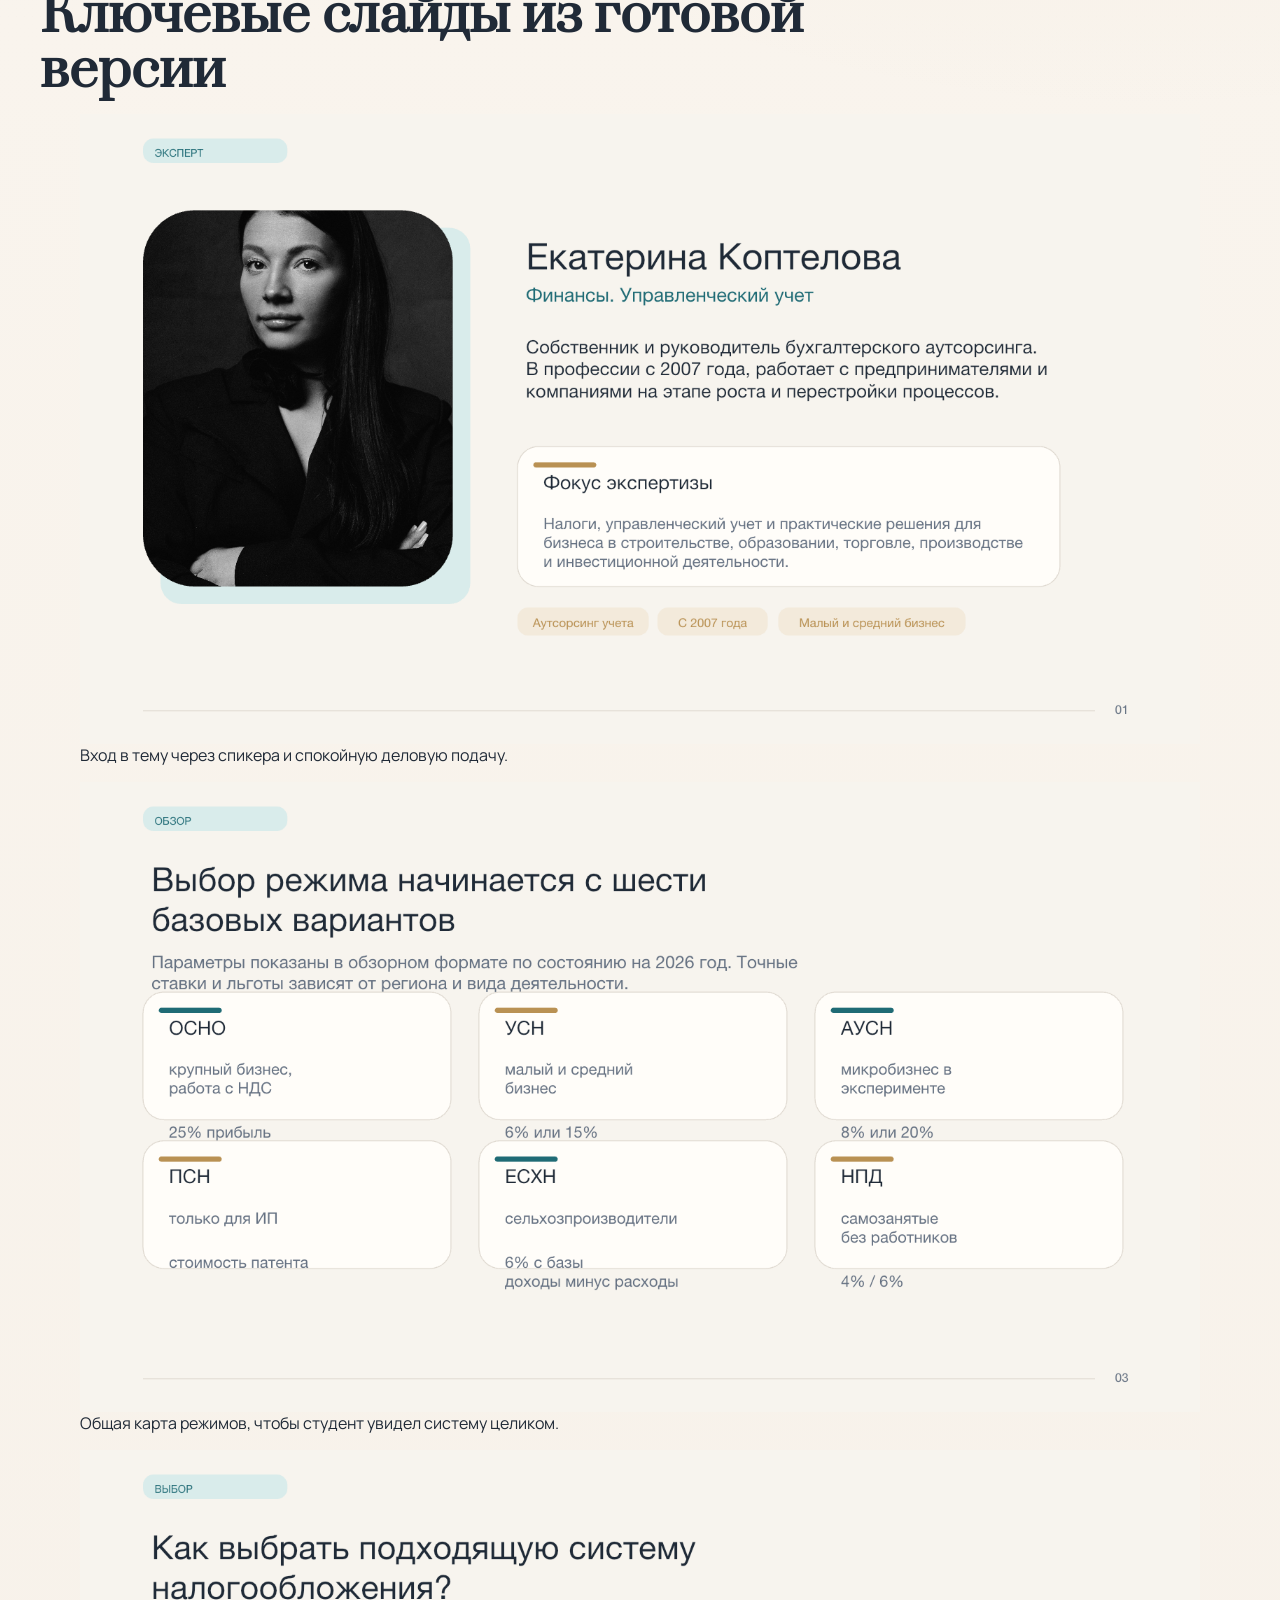
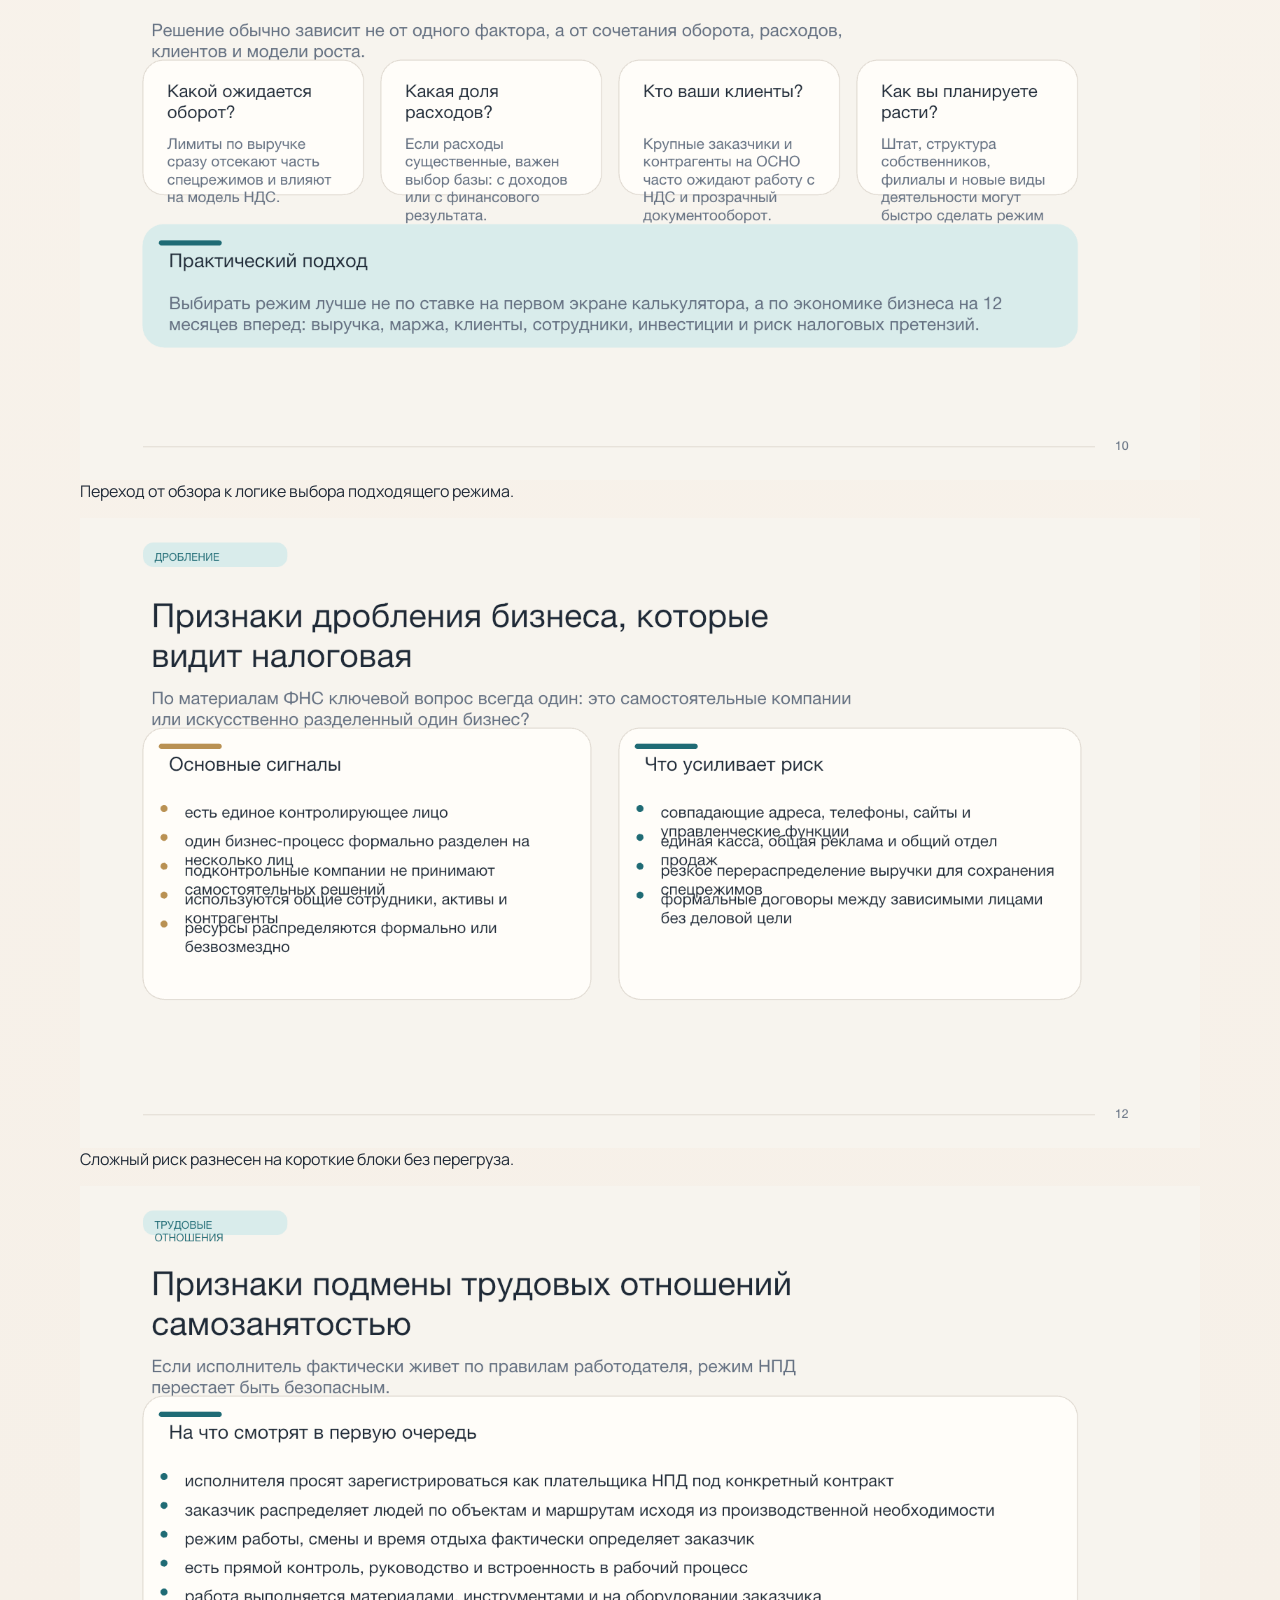
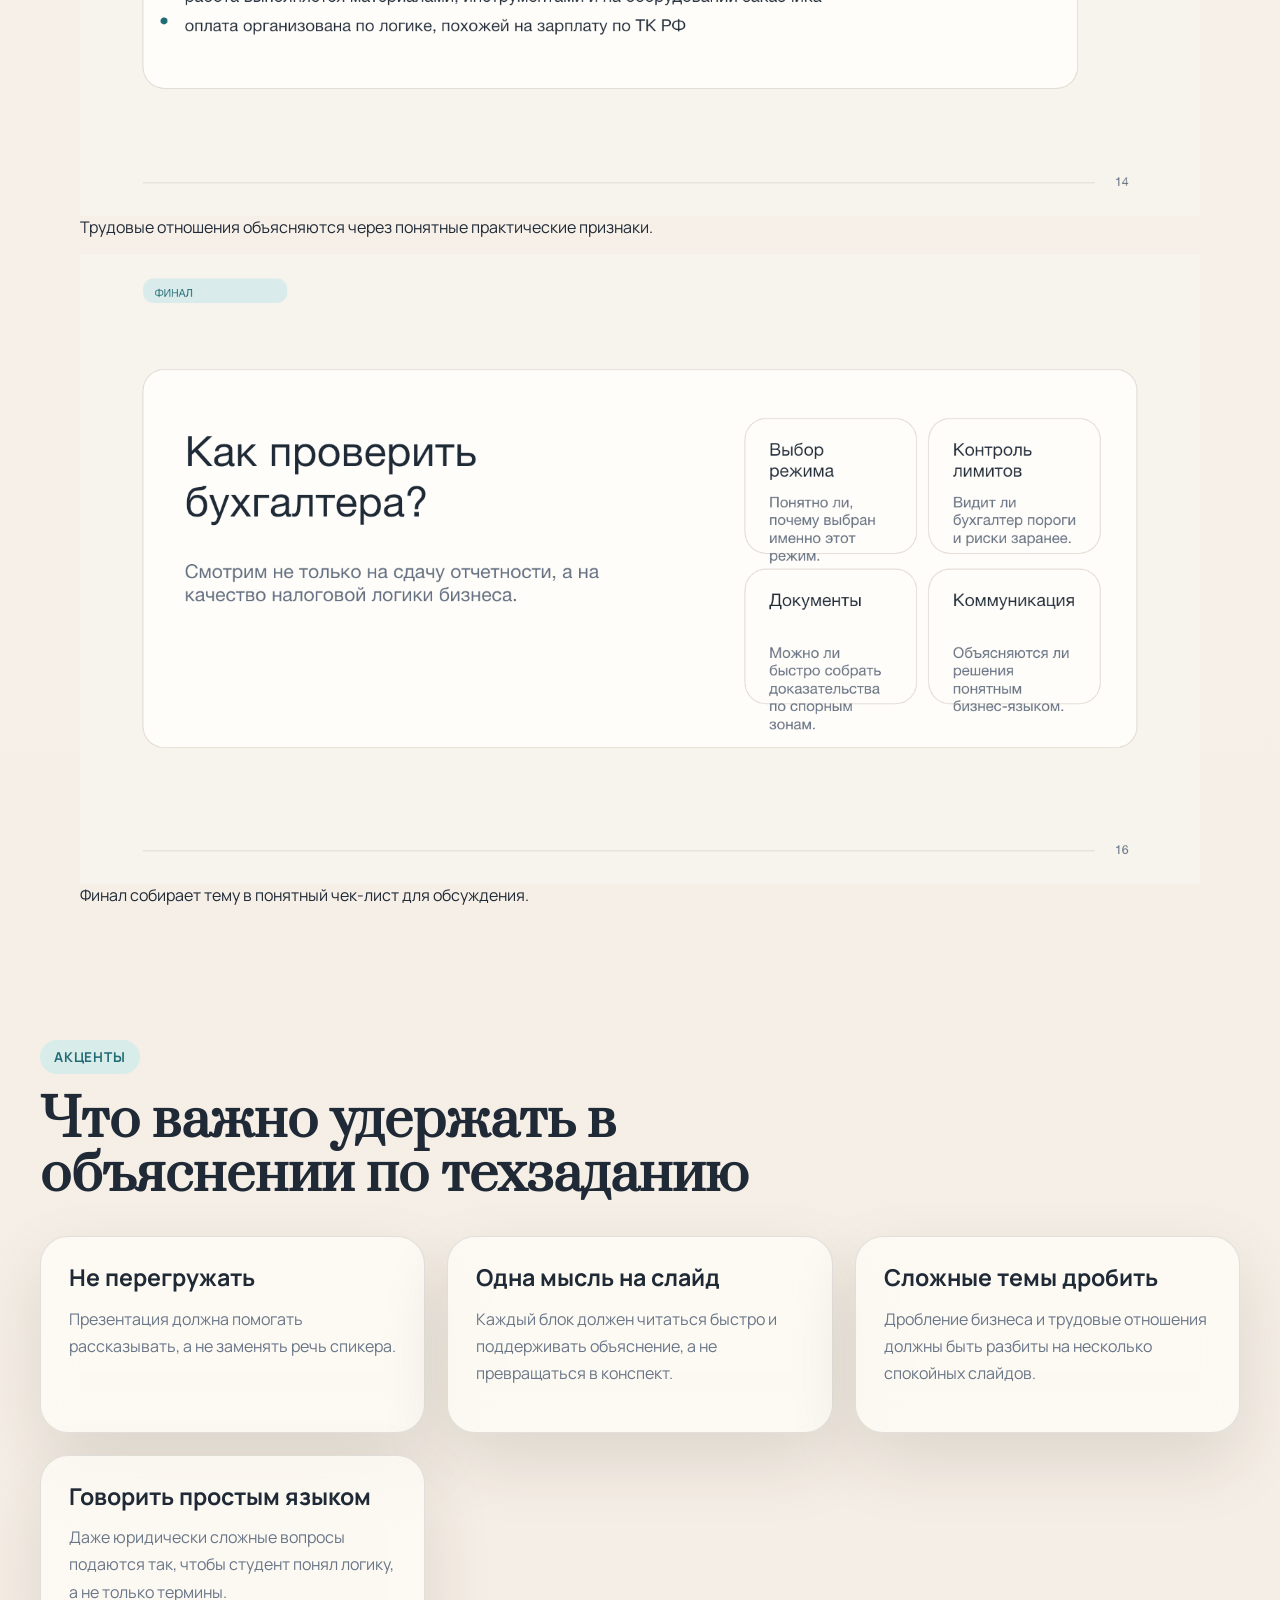
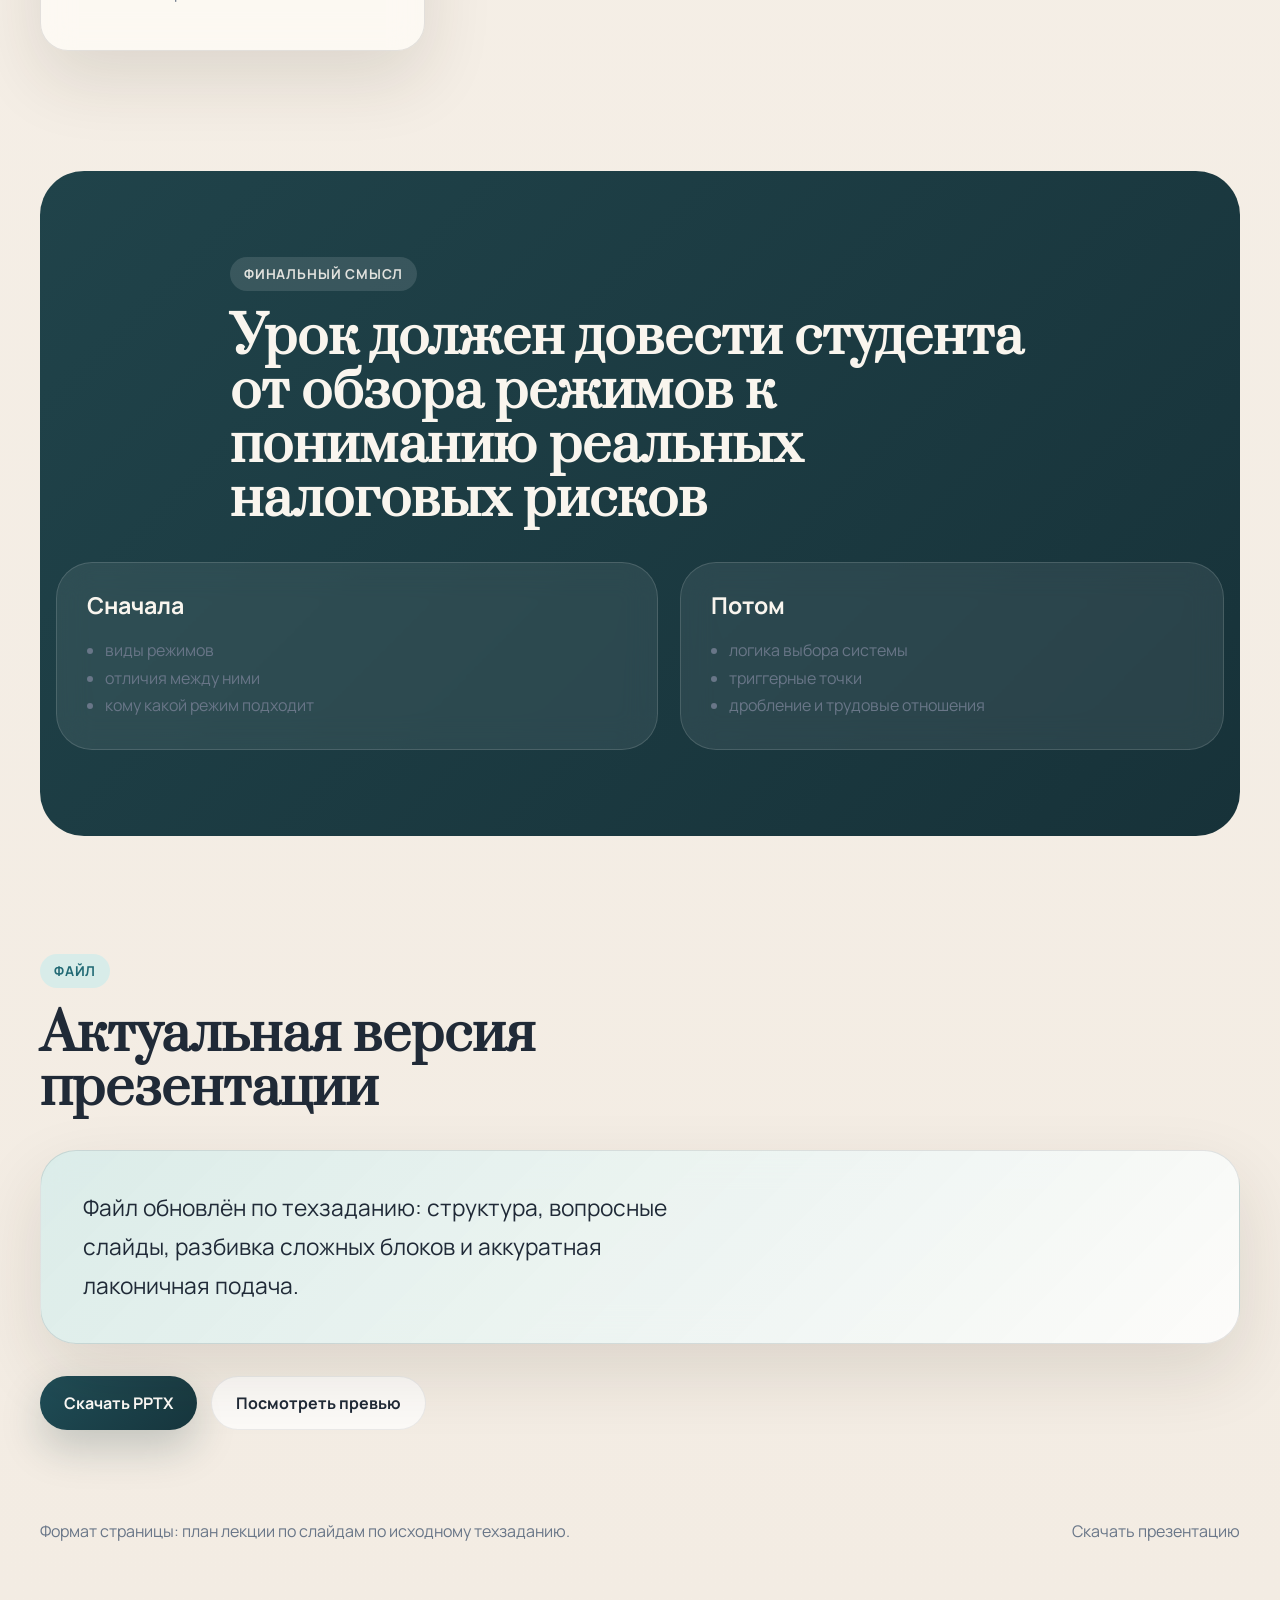
==== commit 47d13ef5: "Update lecture plan page for tax lesson" ====
--- a/ekaterina-tax-students/index.html
+++ b/ekaterina-tax-students/index.html
@@ -73,6 +73,31 @@
         </aside>
       </section>
 
+      <section class="section section--route">
+        <div class="section-head reveal">
+          <span class="eyebrow">Маршрут урока</span>
+          <h2>Лекция идет от обзора режимов к выбору и реальным рискам</h2>
+        </div>
+
+        <div class="route-grid">
+          <article class="route-card reveal">
+            <span>1</span>
+            <h3>Сначала база</h3>
+            <p>Студент видит все основные режимы и понимает, чем они отличаются друг от друга.</p>
+          </article>
+          <article class="route-card reveal">
+            <span>2</span>
+            <h3>Потом выбор</h3>
+            <p>Вопросный слайд переводит тему из теории в практику: по каким критериям вообще выбирать режим.</p>
+          </article>
+          <article class="route-card reveal">
+            <span>3</span>
+            <h3>В конце риски</h3>
+            <p>Финальный блок объясняет триггерные точки, дробление бизнеса, трудовые отношения и проверку бухгалтера.</p>
+          </article>
+        </div>
+      </section>
+
       <section class="section section--intro" id="slides">
         <div class="section-head reveal">
           <span class="eyebrow">Слайды</span>
@@ -159,10 +184,44 @@
         </div>
       </section>
 
+      <section class="section" id="preview">
+        <div class="section-head reveal">
+          <span class="eyebrow">Превью</span>
+          <h2>Ключевые слайды из готовой версии</h2>
+        </div>
+
+        <div class="preview-grid">
+          <figure class="preview-card reveal">
+            <img src="./assets/slide-1.png" alt="Титульный слайд со спикером" />
+            <figcaption>Вход в тему через спикера и спокойную деловую подачу.</figcaption>
+          </figure>
+          <figure class="preview-card reveal">
+            <img src="./assets/slide-3.png" alt="Слайд с видами систем налогообложения" />
+            <figcaption>Общая карта режимов, чтобы студент увидел систему целиком.</figcaption>
+          </figure>
+          <figure class="preview-card reveal">
+            <img src="./assets/slide-10.png" alt="Вопросный слайд о выборе режима" />
+            <figcaption>Переход от обзора к логике выбора подходящего режима.</figcaption>
+          </figure>
+          <figure class="preview-card reveal">
+            <img src="./assets/slide-12.png" alt="Слайд о признаках дробления бизнеса" />
+            <figcaption>Сложный риск разнесен на короткие блоки без перегруза.</figcaption>
+          </figure>
+          <figure class="preview-card reveal">
+            <img src="./assets/slide-14.png" alt="Слайд о признаках трудовых отношений" />
+            <figcaption>Трудовые отношения объясняются через понятные практические признаки.</figcaption>
+          </figure>
+          <figure class="preview-card reveal">
+            <img src="./assets/slide-16.png" alt="Финальный слайд как проверить бухгалтера" />
+            <figcaption>Финал собирает тему в понятный чек-лист для обсуждения.</figcaption>
+          </figure>
+        </div>
+      </section>
+
       <section class="section" id="notes">
         <div class="section-head reveal">
           <span class="eyebrow">Акценты</span>
-          <h2>Что важно держать в объяснении по техзаданию</h2>
+          <h2>Что важно удержать в объяснении по техзаданию</h2>
         </div>
 
         <div class="focus-grid">
@@ -177,6 +236,10 @@
           <article class="focus-card reveal">
             <h3>Сложные темы дробить</h3>
             <p>Дробление бизнеса и трудовые отношения должны быть разбиты на несколько спокойных слайдов.</p>
+          </article>
+          <article class="focus-card reveal">
+            <h3>Говорить простым языком</h3>
+            <p>Даже юридически сложные вопросы подаются так, чтобы студент понял логику, а не только термины.</p>
           </article>
         </div>
       </section>
@@ -219,6 +282,7 @@
 
         <div class="hero__actions lesson-actions">
           <a class="btn btn--primary" href="./assets/tax-systems-ekaterina.pptx">Скачать PPTX</a>
+          <a class="btn btn--secondary" href="#preview">Посмотреть превью</a>
         </div>
       </section>
     </main>
